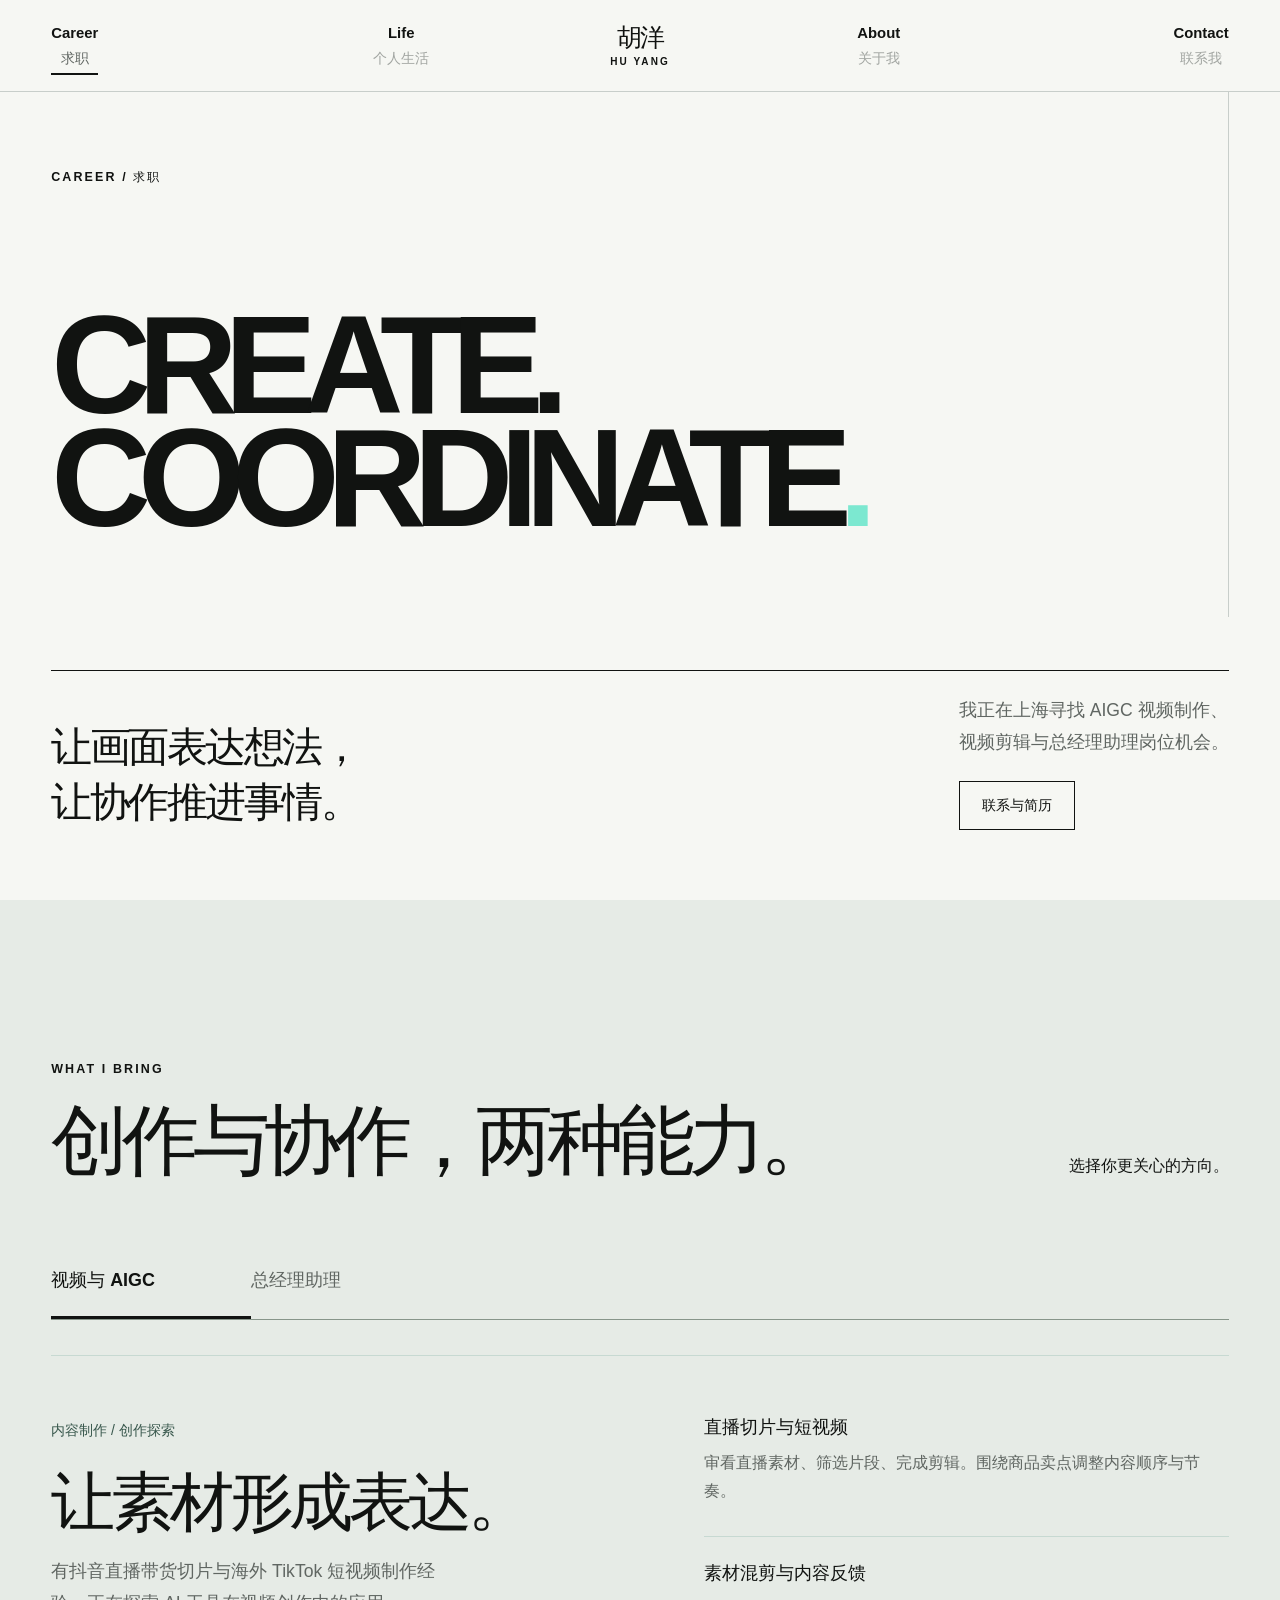
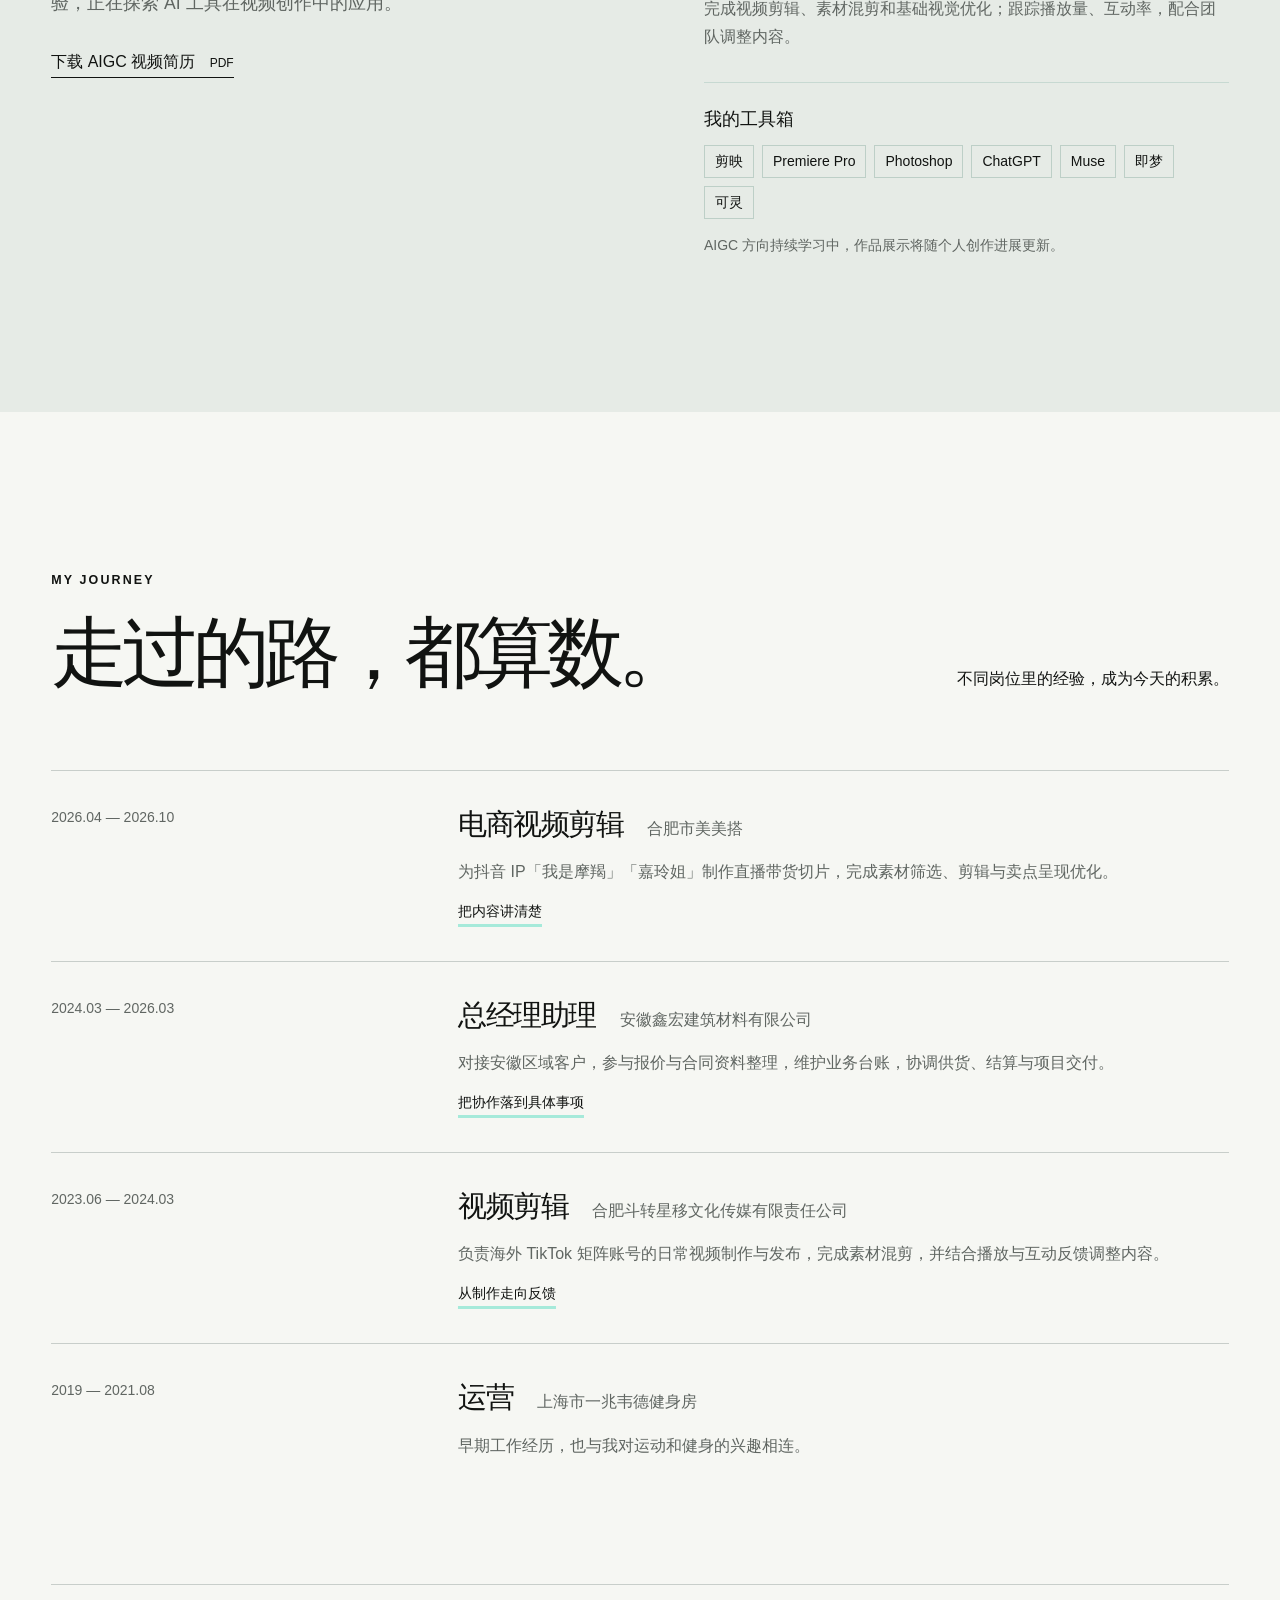
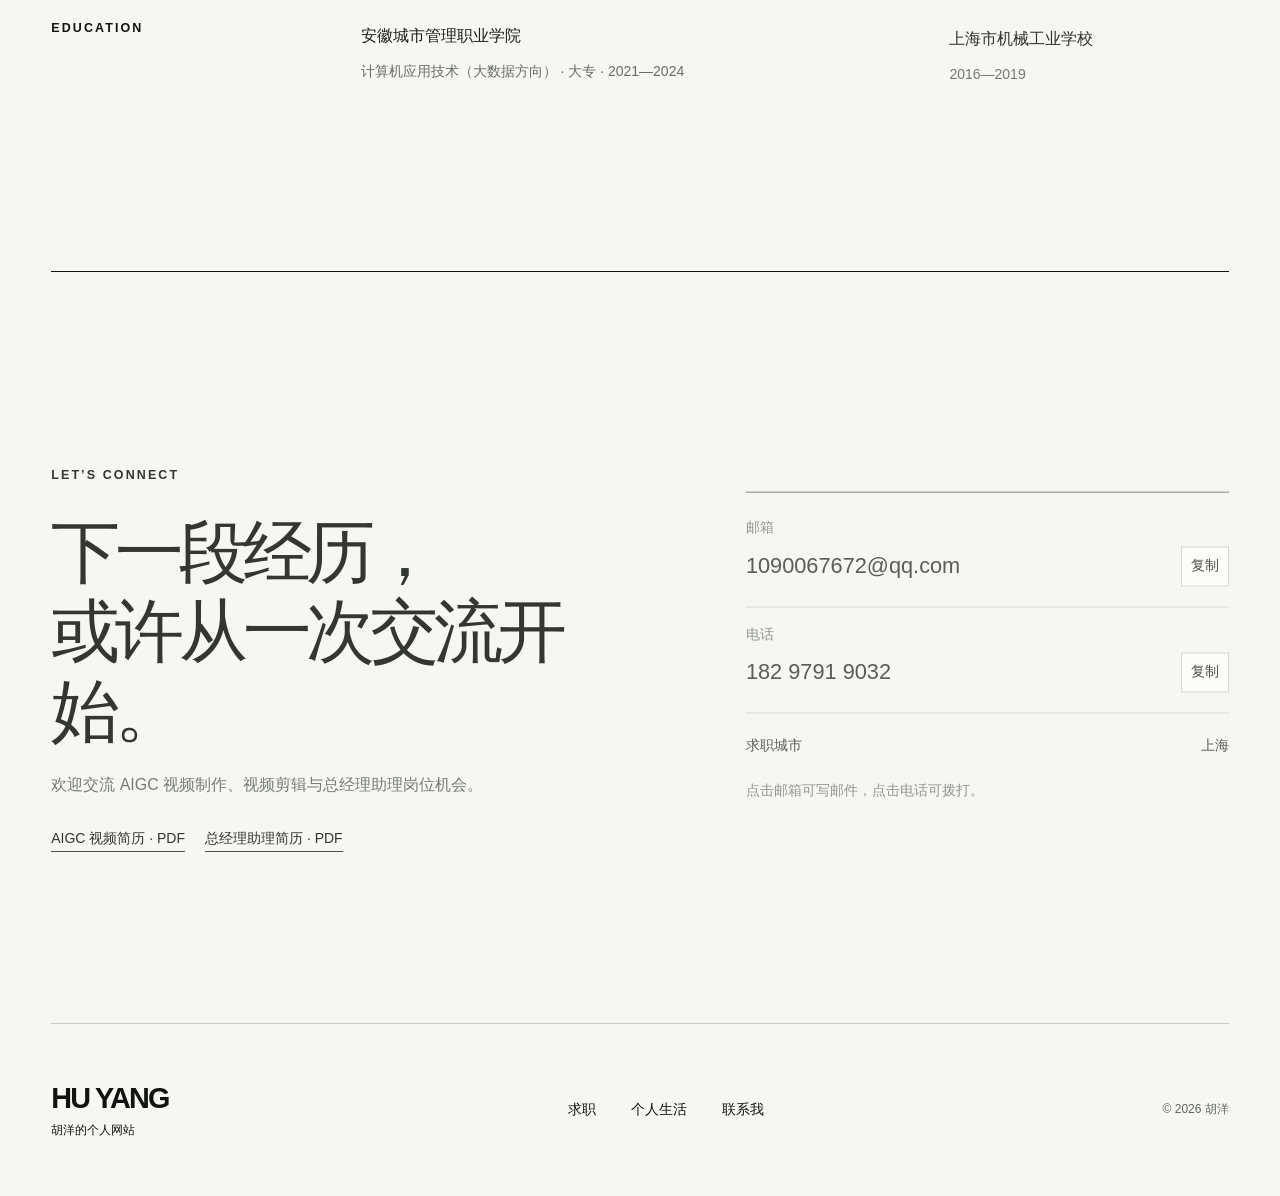
==== career.html @ becd384b "Redesign editorial layout and add motion storytelling" ====
<!doctype html><html lang="zh-CN"><head><meta charset="utf-8"><meta name="viewport" content="width=device-width, initial-scale=1"><title>求职｜胡洋 HU YANG</title><meta name="description" content="胡洋的求职主页：AIGC 视频制作、视频剪辑与总经理助理能力，工作经历、简历下载和联系方式。"><meta name="theme-color" content="#ffffff"><meta property="og:title" content="求职｜胡洋 HU YANG"><meta property="og:description" content="胡洋的求职主页：AIGC 视频制作、视频剪辑与总经理助理能力，工作经历、简历下载和联系方式。"><meta property="og:type" content="website"><link rel="icon" href="assets/favicon.svg" type="image/svg+xml"><link rel="stylesheet" href="style.css"><link rel="stylesheet" href="editorial.css?v=visual-2"><script src="assets/gsap.min.js" defer></script><script src="assets/ScrollTrigger.min.js" defer></script><script src="site.js?v=visual-2" defer></script><script src="motion.js?v=visual-2" defer></script></head><body class="page-career"><div class="opening-curtain" aria-hidden="true"></div><a class="skip" href="#main">跳到正文</a><header class="header"><nav aria-label="主导航"><a href="career.html" aria-current="page"><span>Career</span><small>求职</small></a><a href="life.html"><span>Life</span><small>个人生活</small></a><a class="logo" href="index.html" aria-label="胡洋，首页">胡洋<span>HU YANG</span></a><a href="index.html#about"><span>About</span><small>关于我</small></a><a href="career.html#contact"><span>Contact</span><small>联系我</small></a></nav></header><main id="main">
<section class="wrap page-hero"><span class="eyebrow">CAREER / 求职</span><h1>CREATE.<br>COORDINATE<span class="mint">.</span></h1><div class="page-hero-bottom"><h2>让画面表达想法，<br>让协作推进事情。</h2><div><p>我正在上海寻找 AIGC 视频制作、<br>视频剪辑与总经理助理岗位机会。</p><a class="outline-link" href="#contact">联系与简历</a></div></div></section>
<section class="skills-section" id="skills"><div class="wrap section"><div class="section-heading"><div><span class="section-label">WHAT I BRING</span><h2>创作与协作，两种能力。</h2></div><p>选择你更关心的方向。</p></div><div class="tabs" role="tablist" aria-label="能力方向"><button id="creative-tab" class="tab" role="tab" aria-selected="true" aria-controls="creative-panel" tabindex="0">视频与 AIGC</button><button id="business-tab" class="tab" role="tab" aria-selected="false" aria-controls="business-panel" tabindex="-1">总经理助理</button></div>
<div class="skill-panel" id="creative-panel" role="tabpanel" aria-labelledby="creative-tab" tabindex="0"><div class="panel-intro"><span class="pill">内容制作 / 创作探索</span><h3>让素材形成表达。</h3><p>有抖音直播带货切片与海外 TikTok 短视频制作经验，正在探索 AI 工具在视频创作中的应用。</p><a class="text-link" href="assets/huyang-aigc-resume.pdf" download="胡洋_AIGC视频制作_简历.pdf">下载 AIGC 视频简历 <span class="file-type">PDF</span></a></div><div class="skill-details"><article><h4>直播切片与短视频</h4><p>审看直播素材、筛选片段、完成剪辑。围绕商品卖点调整内容顺序与节奏。</p></article><article><h4>素材混剪与内容反馈</h4><p>完成视频剪辑、素材混剪和基础视觉优化；跟踪播放量、互动率，配合团队调整内容。</p></article><article><h4>我的工具箱</h4><div class="tags"><span>剪映</span><span>Premiere Pro</span><span>Photoshop</span><span>ChatGPT</span><span>Muse</span><span>即梦</span><span>可灵</span></div><p class="note">AIGC 方向持续学习中，作品展示将随个人创作进展更新。</p></article></div></div>
<div class="skill-panel" id="business-panel" role="tabpanel" aria-labelledby="business-tab" tabindex="0" hidden><div class="panel-intro"><span class="pill">商务支持 / 业务协调</span><h3>让事情有序推进。</h3><p>在安徽鑫宏担任总经理助理，参与客户跟进、商务支持、业务台账与项目交付协调。</p><a class="text-link" href="assets/huyang-assistant-resume.pdf" download="胡洋_总经理助理_简历.pdf">下载总经理助理简历 <span class="file-type">PDF</span></a></div><div class="skill-details"><article><h4>商务与客户跟进</h4><p>参与商务谈判，整理报价单与合同文件；跟进客户订单、对账结算及异常处理。</p></article><article><h4>内外协同与交付</h4><p>协调采购、物流与供应商，跟进区域供货和重点项目交付，配合出差及现场协调。</p></article><article><h4>数据与办公</h4><p>使用 Excel 常用函数和数据透视表，维护进出货台账、整理并分析业务数据。</p><div class="tags"><span>Excel</span><span>数据透视表</span><span>业务台账</span><span>合同资料</span><span>驾驶证</span></div></article></div></div>
</div></section><section class="section wrap" id="journey"><div class="section-heading"><div><span class="section-label">MY JOURNEY</span><h2>走过的路，都算数。</h2></div><p>不同岗位里的经验，成为今天的积累。</p></div><div class="timeline">
<article class="timeline-item"><div class="period">2026.04 — 2026.10</div><div><h3>电商视频剪辑 <span>合肥市美美搭</span></h3><p>为抖音 IP「我是摩羯」「嘉玲姐」制作直播带货切片，完成素材筛选、剪辑与卖点呈现优化。</p><span class="timeline-tag">把内容讲清楚</span></div></article>
<article class="timeline-item"><div class="period">2024.03 — 2026.03</div><div><h3>总经理助理 <span>安徽鑫宏建筑材料有限公司</span></h3><p>对接安徽区域客户，参与报价与合同资料整理，维护业务台账，协调供货、结算与项目交付。</p><span class="timeline-tag">把协作落到具体事项</span></div></article>
<article class="timeline-item"><div class="period">2023.06 — 2024.03</div><div><h3>视频剪辑 <span>合肥斗转星移文化传媒有限责任公司</span></h3><p>负责海外 TikTok 矩阵账号的日常视频制作与发布，完成素材混剪，并结合播放与互动反馈调整内容。</p><span class="timeline-tag">从制作走向反馈</span></div></article>
<article class="timeline-item"><div class="period">2019 — 2021.08</div><div><h3>运营 <span>上海市一兆韦德健身房</span></h3><p>早期工作经历，也与我对运动和健身的兴趣相连。</p></div></article>
</div><div class="education"><span class="section-label">EDUCATION</span><div><strong>安徽城市管理职业学院</strong><p>计算机应用技术（大数据方向） · 大专 · 2021—2024</p></div><div><strong>上海市机械工业学校</strong><p>2016—2019</p></div></div></section><section class="section wrap contact" id="contact"><div><span class="section-label">LET’S CONNECT</span><h2>下一段经历，<br>或许从一次交流开始。</h2><p>欢迎交流 AIGC 视频制作、视频剪辑与总经理助理岗位机会。</p><div class="download-links"><a href="assets/huyang-aigc-resume.pdf" download="胡洋_AIGC视频制作_简历.pdf">AIGC 视频简历 · PDF</a><a href="assets/huyang-assistant-resume.pdf" download="胡洋_总经理助理_简历.pdf">总经理助理简历 · PDF</a></div></div><div class="contact-card"><div class="contact-row"><span>邮箱</span><a href="mailto:1090067672@qq.com">1090067672@qq.com</a><button class="copy" data-copy="1090067672@qq.com" aria-label="复制邮箱">复制</button></div><div class="contact-row"><span>电话</span><a href="tel:+8618297919032">182 9791 9032</a><button class="copy" data-copy="18297919032" aria-label="复制手机号">复制</button></div><div class="contact-location"><span>求职城市</span><strong>上海</strong></div><p class="contact-hint">点击邮箱可写邮件，点击电话可拨打。</p><p id="copy-status" role="status" aria-live="polite"></p></div></section></main><footer class="footer wrap"><a class="footer-name" href="index.html">HU YANG<span>胡洋的个人网站</span></a><div class="footer-nav"><a href="career.html">求职</a><a href="life.html">个人生活</a><a href="career.html#contact">联系我</a></div><span class="copyright">© 2026 胡洋</span></footer></body></html>
---- style.css ----
:root{--ink:#080909;--muted:#585f61;--mint:#68dfcf;--light:#effcf9;--line:#d9dfdd;font-family:Arial,"PingFang SC","Microsoft YaHei",sans-serif;color:var(--ink);background:white;scroll-behavior:smooth;font-synthesis:none}*{box-sizing:border-box}body{margin:0;font-size:1rem;line-height:1.8}a{color:inherit;text-decoration:none}button{font:inherit;cursor:pointer}a,button{-webkit-tap-highlight-color:transparent}a:focus-visible,button:focus-visible,[tabindex]:focus-visible{outline:3px solid #188b79;outline-offset:7px}img{display:block;max-width:100%;object-fit:cover}h1,h2,h3,h4,p{margin:0}h1,h2,h3,h4{line-height:1.3}h2{font-size:clamp(1.8rem,3.3vw,3rem);font-weight:600;letter-spacing:-.05em}.mint{color:var(--mint)}.wrap{width:min(1200px,calc(100% - 120px));margin-inline:auto}.skip{position:fixed;top:-100px;left:10px;background:white;padding:10px;z-index:100}.skip:focus{top:10px}.header{height:96px;position:relative;z-index:10;background:#fff}.header nav{display:grid;grid-template-columns:1fr 1fr 1fr 1fr 1fr;align-items:start;padding:26px 45px 0;gap:20px;text-align:center}.header a{width:fit-content;justify-self:center;font-size:1rem;line-height:1.3}.header a:first-child{justify-self:start}.header a:last-child{justify-self:end}.header a small{font-size:.875rem;display:block;opacity:0;transform:translateY(-4px);transition:.2s;margin-top:5px;color:var(--muted)}.header a:hover small,.header a[aria-current=page] small,.header a:focus-visible small{opacity:1;transform:translateY(0)}.header .logo{font-size:1.5rem;font-weight:800;font-style:italic;line-height:1.1}.logo span{display:block;font-style:normal;font-size:.625rem;letter-spacing:.23em;margin-top:5px}.header a[aria-current=page]>span{border-bottom:2px solid var(--mint)}.eyebrow,.section-label{font-size:.875rem;line-height:1.4;letter-spacing:.06em;font-weight:500}.home-hero{min-height:670px;height:calc(100svh - 96px);max-height:920px;position:relative;overflow:hidden;padding:25px 8% 140px}.giant{font-size:clamp(5rem,9.7vw,10rem);line-height:.94;letter-spacing:-.07em;font-weight:750;position:relative;z-index:1;margin-top:12px}.giant>span{display:flex;align-items:center}.giant-first{justify-content:center;margin-right:3%}.dash{height:.085em;width:2em;background:var(--ink);display:inline-block;margin-inline:.07em}.giant-second{justify-content:flex-end;margin-top:9px}.plus{font-weight:400;letter-spacing:0;margin-left:10px}.giant-third{justify-content:flex-start;margin-top:9px}.hero-side{font-size:.75rem;letter-spacing:.1em;writing-mode:vertical-rl;position:absolute;left:37px;top:30%;transform:rotate(180deg)}.hero-side:after{content:"";display:inline-block;width:1px;height:100px;background:var(--ink);margin-top:20px}.profile-object{width:244px;background:linear-gradient(135deg,#b8fff0,#65dcc7 65%,#43baa6);position:absolute;top:16%;left:42%;padding:20px 21px 18px;border:1px solid #a8ffed;border-radius:20px;z-index:3;transform:perspective(1000px) rotateY(-17deg) rotateZ(-15deg);box-shadow:-12px 12px 0 #3bbaa5,-16px 18px 0 #72e8d4,10px 38px 45px #155d4235;animation:float 7s ease-in-out infinite}.object-top{display:flex;justify-content:space-between;font-size:.625rem;letter-spacing:.1em;margin-bottom:15px;font-weight:700}.profile-object img{width:200px;aspect-ratio:1;border-radius:8px;border:4px solid #0a2520}.object-name{font-weight:700;font-size:1.5rem;display:flex;align-items:center;justify-content:space-between;margin-top:13px}.object-name>span{font-size:.75rem;letter-spacing:.1em}.object-bottom{font-size:.75rem;border-top:1px solid #277d6940;margin-top:7px;padding-top:9px}.hero-glow{position:absolute;left:30%;top:43%;width:43%;height:46%;background:radial-gradient(ellipse,#8cf3dc66,transparent 65%);filter:blur(25px);z-index:0}.hero-bottom{position:absolute;bottom:25px;left:0;width:100%;text-align:center;z-index:4}.hero-bottom p{font-size:1rem;line-height:1.65}.round-link{width:61px;height:61px;border:1px solid #a8b5b1;border-radius:50%;font-size:.875rem;display:grid;place-items:center;margin:19px auto 0;transition:background .2s}.round-link:hover{background:var(--mint)}.home-about{padding-block:130px;display:grid;grid-template-columns:1fr 1.15fr;gap:60px;scroll-margin-top:35px}.home-about h2{margin-bottom:30px}.home-about p{max-width:570px;color:var(--muted);margin-top:14px}.explore-section{padding-block:80px 140px;background:linear-gradient(90deg,#d7fff7 0%,#fff 9%,#fff 91%,#d7fff7 100%);scroll-margin-top:30px}.section-heading{display:flex;justify-content:space-between;align-items:baseline;gap:30px;margin-bottom:65px}.section-heading>p{font-size:1rem;max-width:350px}.entry-grid{display:grid;grid-template-columns:1fr 1fr;column-gap:90px}.entry-life{margin-top:160px}.entry-art{height:370px;overflow:hidden;position:relative;transition:transform .4s;background:#edf5f2;border-radius:4px}.entry:hover .entry-art{transform:translateY(-8px)}.art-word{font-size:clamp(2.4rem,4.4vw,4rem);letter-spacing:-.06em;font-weight:750;line-height:1;position:absolute;top:26px;left:24px}.career-art{background:#111715;color:white}.film-object{width:205px;height:178px;background:#9af2dc;padding:16px;border-radius:8px;position:absolute;bottom:37px;right:43px;transform:rotate(-12deg);box-shadow:-9px 9px 0 #4cac96}.film-screen{height:105px;display:grid;place-items:center;background:#183e32;border-radius:3px}.play-icon{display:block;width:0;height:0;border-left:25px solid #a3f6df;border-block:16px solid transparent;margin-left:7px}.film-track{height:7px;width:100%;background:#2d9078;margin-top:12px}.film-track.short{width:70%;margin-top:7px;background:#5bbb9f}.life-art{background:#e3efed}.sphere{position:absolute;border-radius:50%;background:radial-gradient(circle at 28% 25%,#e8fff7,#81dbc8 40%,#247565);box-shadow:16px 23px 22px #28514730}.sphere-a{width:160px;height:160px;right:35px;bottom:29px}.sphere-b{width:67px;height:67px;right:217px;bottom:101px;background:radial-gradient(circle at 28% 25%,#fff,#b4c4bd 50%,#505f58)}.orbit{width:235px;height:235px;border:17px solid #93b3a7;border-top-color:#d7e3dd;border-bottom-color:#556b61;border-radius:50%;position:absolute;right:3px;bottom:-15px;transform:rotateX(65deg) rotateZ(-25deg);box-shadow:0 10px 12px #496c5630}.entry-caption{margin-top:23px;display:flex;align-items:end;justify-content:space-between;gap:15px}.entry-caption h3{font-size:1.25rem;margin-top:10px}.entry-action{font-size:.875rem;border-bottom:1px solid var(--ink);white-space:nowrap}.entry>p{font-size:1rem;color:var(--muted);margin-top:14px}.footer{border-top:1px solid var(--line);padding-block:45px;display:flex;justify-content:space-between;align-items:center;gap:30px}.footer-name{font-size:1.8rem;line-height:1;font-weight:750;letter-spacing:-.06em}.footer-name span{display:block;font-size:.75rem;font-weight:400;letter-spacing:0;margin-top:12px}.footer-nav{display:flex;gap:35px;font-size:.875rem}.copyright{font-size:.75rem;color:var(--muted)}.page-hero{padding-block:55px 100px}.page-hero h1{font-size:clamp(3.5rem,7.8vw,7.9rem);line-height:1.05;letter-spacing:-.065em;margin-top:35px;font-weight:750}.page-hero-bottom{display:flex;justify-content:space-between;gap:50px;margin-top:55px;align-items:start}.page-hero-bottom h2{font-size:clamp(1.7rem,2.6vw,2.25rem);line-height:1.6}.page-hero-bottom p{color:var(--muted)}.outline-link{font-size:.875rem;padding:11px 25px;border:1px solid var(--ink);display:inline-block;margin-top:22px;border-radius:99px;transition:background .2s}.outline-link:hover{background:var(--mint)}.section{padding-block:95px;scroll-margin-top:30px}.skills-section{background:#effaf7}.skills-section .section-heading{margin-bottom:35px}.section-heading h2{margin-top:18px;font-size:2rem}.tabs{display:inline-flex;border-bottom:1px solid #9cafa8;gap:30px;margin-bottom:35px}.tab{background:none;color:var(--muted);border:0;padding:10px 0 14px;font-size:1rem;border-bottom:3px solid transparent}.tab[aria-selected=true]{border-bottom-color:var(--ink);color:var(--ink);font-weight:650}.skill-panel{display:grid;grid-template-columns:1fr 1.2fr;gap:90px;border-top:1px solid #c7d9d2;padding-top:38px;min-height:380px}.skill-panel[hidden]{display:none}.pill{font-size:.875rem;color:#38574c}.panel-intro h3{font-size:2.3rem;margin-top:24px;letter-spacing:-.04em}.panel-intro>p{font-size:1rem;color:var(--muted);margin:20px 0 28px;max-width:390px}.text-link{font-size:1rem;border-bottom:1px solid var(--ink);padding-bottom:7px}.file-type{font-size:.75rem;margin-left:10px}.skill-details article+article{border-top:1px solid #c7d9d2;padding-top:20px;margin-top:20px}.skill-details h4{font-size:1.125rem;margin-bottom:9px}.skill-details p{color:var(--muted);font-size:1rem}.tags{display:flex;flex-wrap:wrap;gap:8px;margin-top:13px}.tags span{font-size:.875rem;border:1px solid #bdcfc7;padding:3px 10px}.skill-details .note{font-size:.875rem;margin-top:14px}.timeline{margin-top:45px}.timeline-item{display:grid;grid-template-columns:240px 1fr;gap:30px;padding:30px 0;border-top:1px solid var(--line)}.period{font-size:.875rem;color:var(--muted)}.timeline h3{font-size:1.4rem;display:flex;flex-wrap:wrap;gap:12px 24px;align-items:baseline}.timeline h3 span{font-size:1rem;font-weight:400;color:var(--muted)}.timeline p{font-size:1rem;color:var(--muted);margin-top:15px;max-width:730px}.timeline-tag{font-size:.875rem;display:inline-block;margin-top:12px;border-bottom:3px solid #a6eada}.education{border-top:1px solid var(--line);padding-block:30px;display:grid;grid-template-columns:210px 1.7fr 1fr;gap:30px;margin-top:20px}.education strong{font-size:1rem}.education p{font-size:.875rem;color:var(--muted);margin-top:8px}.contact{border-top:1px solid var(--ink);display:grid;grid-template-columns:1.2fr 1fr;gap:70px}.contact h2{margin-top:24px;font-size:2.1rem;line-height:1.6}.contact>div>p{color:var(--muted);margin-top:20px}.download-links{display:flex;gap:20px;flex-wrap:wrap;margin-top:26px}.download-links a{font-size:.875rem;border-bottom:1px solid var(--ink)}.contact-card{padding:8px 0;align-self:center}.contact-row{display:grid;grid-template-columns:1fr auto;gap:5px 15px;padding:15px 0 20px;border-bottom:1px solid var(--line);align-items:center}.contact-row>span{grid-column:1/-1;font-size:.875rem;color:var(--muted)}.contact-row>a{font-size:clamp(1rem,1.7vw,1.5rem);overflow-wrap:anywhere}.copy{border:1px solid #c0cac5;background:white;font-size:.875rem;min-height:40px;min-width:48px;padding:4px 8px;border-radius:3px}.copy:hover{background:var(--light)}.contact-location{display:flex;justify-content:space-between;font-size:.875rem;padding-top:20px}.contact-hint{font-size:.875rem}.contact-card #copy-status{min-height:25px;margin-top:5px;color:#175e4b;font-size:.875rem}.life-hero{background:radial-gradient(ellipse at 85% 85%,#d5fff0,transparent 45%)}.life-hero h1{font-size:clamp(3rem,7.2vw,7rem)}.life-intro{display:grid;grid-template-columns:1fr 1.5fr;gap:100px;padding-block:50px 100px;align-items:center}.life-portrait{padding:40px 25px;background:#eff4f0;display:flex;align-items:center;flex-direction:column;gap:24px;transform:rotate(-4deg);max-width:330px}.life-portrait img{width:200px;}.life-portrait>span{font-size:.875rem;letter-spacing:.1em}.life-intro h2{font-size:2rem;margin:22px 0}.life-intro p{color:var(--muted);margin-top:15px}.life-stories{padding-block:50px 80px}.life-stories .section-heading{margin-bottom:80px}.life-stories .section-heading h2{font-size:1.7rem}.story{display:grid;grid-template-columns:1.15fr 1fr;gap:95px;align-items:center;margin-bottom:110px}.story.reverse{grid-template-columns:1fr 1.15fr}.reverse .story-art{order:2}.reverse .story-copy{order:1}.story-art{height:390px;background:#d9f6e9;position:relative;overflow:hidden;border-radius:4px}.story-art-word{position:absolute;top:24px;left:25px;font-size:4.6rem;font-weight:750;letter-spacing:-.07em;line-height:1}.art-sub{position:absolute;bottom:24px;left:25px;font-size:.875rem;letter-spacing:.1em}.dumbbell{position:absolute;left:17%;top:50%;width:66%;height:80px;display:flex;align-items:center;transform:rotate(-22deg)}.dumbbell i{width:54px;height:120px;border-radius:13px;background:linear-gradient(90deg,#204c3e,#4d9676 40%,#1c4537);box-shadow:10px 10px 0 #295443}.dumbbell b{height:22px;background:linear-gradient(#9eb6ac,#d2dfd8 50%,#738d81);flex:1}.gaming{background:#131a18;color:#c0f8df}.game-cross{position:absolute;right:65px;bottom:80px;width:85px;height:85px;border:2px solid #c0f8df;border-radius:50%;box-shadow:0 0 0 13px #346c5430}.game-cross:before,.game-cross:after{content:"";position:absolute;background:#c0f8df}.game-cross:before{width:1px;height:115px;top:-17px;left:40px}.game-cross:after{height:1px;width:115px;left:-17px;top:40px}.timeline-art{position:absolute;bottom:26px;left:27px;right:27px;display:flex;gap:4px}.timeline-art i{flex:1;height:20px;background:#6ca88c}.timeline-art i:nth-child(even){background:#c0f8df}.tools{background:#e5e9f1}.tool-window{position:absolute;bottom:30px;right:30px;width:240px;height:176px;background:#fff;border:1px solid #98a99f;transform:rotate(9deg);border-radius:7px;box-shadow:10px 14px 0 #a6c2b4}.tool-window>div{height:28px;border-bottom:1px solid #ccc;display:flex;gap:6px;align-items:center;padding-left:10px}.tool-window i{display:block;width:6px;height:6px;border-radius:50%;background:#9eada5}.tool-window>span{font-size:1.2rem;padding:25px;display:block}.tool-window b{font-size:.875rem;font-weight:400;letter-spacing:.08em}.story-copy h3{font-size:2.2rem;line-height:1.6;margin:22px 0}.story-copy p{color:var(--muted)}.story-keywords{display:block;font-size:.875rem;color:var(--muted);border-top:1px solid var(--line);padding-top:17px;margin-top:25px}.life-end{border-top:1px solid var(--ink);padding-block:80px 100px}.life-end h2{font-size:clamp(2.5rem,6vw,5rem);margin-top:30px}.life-end p{color:var(--muted);margin-top:24px}@keyframes float{0%,100%{transform:perspective(1000px) rotateY(-17deg) rotateZ(-15deg) translateY(0)}50%{transform:perspective(1000px) rotateY(-12deg) rotateZ(-12deg) translateY(-12px)}}
@media(min-width:1500px){.home-hero{padding-inline:12%}.profile-object{width:275px;top:18%;left:43%;padding:22px 26px}.profile-object img{width:225px}.giant{font-size:10rem}}
@media(max-width:1000px){.wrap{width:calc(100% - 80px)}.header nav{padding-inline:30px}.home-hero{min-height:650px;padding-top:60px}.giant{font-size:9.8vw}.profile-object{top:20%;width:210px;padding:16px}.object-name{font-size:1.25rem}.hero-side{left:20px}.entry-grid{gap:45px}.entry-art{height:320px}.entry-life{margin-top:110px}.entry-caption{display:block}.entry-action{display:inline-block;margin-top:9px}.skill-panel{gap:45px}.timeline-item{grid-template-columns:180px 1fr}.education{grid-template-columns:140px 1.5fr 1fr}.contact{gap:40px}.life-intro{gap:60px}.story{gap:45px}.story.reverse{gap:45px}.story-art{height:330px}.story-art-word{font-size:3.6rem}.tool-window{width:200px;height:150px}.story-copy h3{font-size:1.8rem}}
@media(max-width:680px){.wrap{width:calc(100% - 40px)}.header{height:82px}.header nav{grid-template-columns:1fr 1fr 1fr;gap:8px;padding:20px 20px 0}.header a{font-size:.875rem}.header a:first-child{grid-column:1;grid-row:1}.header a:nth-child(2){grid-column:3;grid-row:1;justify-self:end}.header .logo{grid-column:2;grid-row:1;font-size:1.3rem}.header a:nth-child(n+4){display:none}.header a small{font-size:.75rem;opacity:1;transform:none;margin-top:5px}.home-hero{height:690px;min-height:690px;max-height:none;padding:35px 20px 130px}.giant{font-size:13vw;margin-top:10px;line-height:1.05}.giant-first{margin:0;justify-content:flex-start}.dash{width:1.65em}.giant-second{margin-top:6px}.giant-third{margin-top:6px}.profile-object{top:205px;left:calc(50% - 94px);width:188px;padding:13px 15px;border-radius:15px;box-shadow:-8px 8px 0 #3bbaa5,-11px 12px 0 #72e8d4,10px 28px 35px #155d4235}.object-top{font-size:.6rem;margin-bottom:10px}.object-name{font-size:1.15rem;margin-top:9px}.object-name>span{font-size:.625rem}.object-bottom{font-size:.625rem;padding-top:6px}.profile-object img{border-width:3px}.hero-side{font-size:.625rem;left:17px;top:340px}.hero-side:after{height:55px}.hero-bottom{bottom:17px;padding:0 20px}.hero-bottom p{font-size:.875rem}.hero-glow{left:10%;top:38%;width:85%;height:40%}.round-link{margin-top:15px;width:54px;height:54px}.home-about{padding-block:80px;grid-template-columns:1fr;gap:25px}.home-about h2{font-size:2rem;margin-bottom:22px}.explore-section{padding-block:40px 75px;background:linear-gradient(90deg,#edfff9,#fff 12%,#fff 88%,#edfff9)}.section-heading{display:block;margin-bottom:35px}.section-heading>p{margin-top:16px}.entry-grid{grid-template-columns:1fr;gap:55px}.entry-life{margin:0}.entry-art{height:340px}.art-word{font-size:3.6rem}.entry-caption{display:flex}.entry-action{font-size:.875rem}.entry-caption h3{font-size:1.1rem}.entry>p{font-size:1rem}.footer{padding-block:32px;display:grid;grid-template-columns:1fr auto;gap:27px}.footer-name{font-size:1.5rem}.footer-nav{gap:18px}.copyright{grid-column:1/-1}.page-hero{padding-block:40px 65px}.page-hero h1{font-size:8.9vw;letter-spacing:-.07em;margin-top:30px}.page-hero-bottom{display:block;margin-top:35px}.page-hero-bottom h2{font-size:1.65rem;margin-bottom:22px}.page-hero-bottom p{font-size:1rem}.section{padding-block:60px}.section-heading h2{font-size:1.65rem}.skills-section .section-heading{margin-bottom:25px}.tabs{margin-bottom:25px;gap:25px}.tab{font-size:1rem}.skill-panel{grid-template-columns:1fr;gap:32px;padding-top:30px}.panel-intro h3{font-size:1.9rem;margin-top:17px}.skill-details>article:first-child{border-top:1px solid #c7d9d2;padding-top:20px}.timeline{margin-top:30px}.timeline-item{grid-template-columns:1fr;gap:12px;padding-block:25px}.timeline h3{display:block;font-size:1.25rem}.timeline h3 span{display:block;font-size:.875rem;margin-top:9px}.education{grid-template-columns:1fr;gap:20px}.contact{grid-template-columns:1fr;gap:30px}.contact h2{font-size:1.65rem}.contact-row>a{font-size:1.2rem}.life-hero h1{font-size:8.5vw}.life-intro{grid-template-columns:1fr;gap:40px;padding-block:25px 60px}.life-portrait{width:240px;justify-self:center;padding:25px 25px 20px}.life-portrait>span{font-size:.75rem}.life-intro h2{font-size:1.65rem}.life-stories{padding-block:40px}.life-stories .section-heading{margin-bottom:35px}.life-stories .section-heading h2{font-size:1.65rem}.story,.story.reverse{grid-template-columns:1fr;gap:30px;margin-bottom:65px}.reverse .story-art{order:0}.reverse .story-copy{order:0}.story-art{height:320px}.story-copy h3{font-size:1.8rem;margin:16px 0}.life-end{padding-block:60px 80px}.life-end h2{font-size:2.7rem}}
@media(prefers-reduced-motion:reduce){:root{scroll-behavior:auto}*,*:before,*:after{animation:none!important;transition:none!important}}
.header a small{opacity:.75;transform:none}
@media(min-width:681px) and (max-width:1000px){.profile-object{width:185px;top:18%}}
.profile-object img{height:auto}

.experiments{padding-block:30px 80px}.experiments .section-heading{align-items:end}.experiments .section-heading p{color:var(--muted)}.exploration{display:grid;grid-template-columns:1fr 1.6fr;gap:65px;padding:45px 0;border-top:1px solid var(--line);align-items:start}.project-mark{background:#d9f6e9;padding:32px;min-height:240px;display:flex;flex-direction:column;justify-content:space-between}.project-mark>span{font-size:.75rem;letter-spacing:.08em}.project-mark strong{font-size:2.5rem;letter-spacing:-.04em}.project-mark small{font-size:.875rem}.project-mark.dark{background:#131a18;color:#c0f8df}.project-mark.silver{background:#e5e9f1}.project-status{display:inline-block;font-size:.875rem;background:#effaf7;padding:3px 10px}.exploration h3{font-size:1.5rem;margin:18px 0}.exploration p{color:var(--muted);margin-top:12px}.project-tags{font-size:.875rem;margin-top:20px}.project-note{display:block;font-size:.875rem;color:var(--muted);border-top:1px solid var(--line);padding-top:14px;margin-top:18px}@media(max-width:680px){.exploration{grid-template-columns:1fr;gap:25px;padding:30px 0}.project-mark{min-height:200px}.experiments{padding-bottom:45px}.exploration h3{font-size:1.3rem}}

.car-album{padding-block:30px 100px}.car-album .section-heading{align-items:end;margin-bottom:35px}.car-album .section-heading p{color:var(--muted)}.car-grid{display:grid;grid-template-columns:1.4fr 1fr 1fr;gap:20px;align-items:start}.car-photo{display:block;overflow:hidden}.car-photo img{width:100%;height:390px;object-fit:cover;border-radius:5px;transition:transform .4s}.car-photo:first-child img{object-position:center;height:460px}.car-photo:hover img{transform:scale(1.025)}.car-photo:nth-child(2){margin-top:65px}.car-photo:nth-child(3){margin-top:130px}.car-photo>span{display:flex;justify-content:space-between;gap:10px;font-size:1rem;padding-top:15px}.car-photo small{font-size:.875rem;color:var(--muted);white-space:nowrap}.gslide-title{font-family:Arial,"PingFang SC",sans-serif!important}.glightbox-clean .gslide-description{background:#f1fcf8!important}@media(max-width:680px){.car-album{padding-bottom:55px}.car-grid{grid-template-columns:1fr 1fr;gap:22px 14px}.car-photo:first-child{grid-column:1/-1}.car-photo:first-child img{height:auto}.car-photo img{height:270px}.car-photo:nth-child(2),.car-photo:nth-child(3){margin-top:0}.car-photo>span{display:block;font-size:.875rem}.car-photo small{display:block;font-size:.75rem;margin-top:4px}}

.basketball-section{display:grid;grid-template-columns:1fr 1.3fr;gap:70px;align-items:center;padding-block:20px 100px}.basketball-copy h2{margin:24px 0;line-height:1.5}.basketball-copy p{color:var(--muted)}.basketball-hint{display:block;margin-top:25px;font-size:.875rem;color:var(--muted)}.basketball-photo img{height:auto;max-height:760px;object-fit:contain;background:#050505}.basketball-photo:hover img{transform:none}@media(max-width:680px){.basketball-section{grid-template-columns:1fr;gap:28px;padding-bottom:60px}.basketball-copy h2{font-size:1.9rem}.basketball-photo img{height:auto}}
---- editorial.css ----
:root{--ink:#111311;--muted:#606662;--mint:#7ce8d0;--line:#c8ceca;--paper:#f6f7f3;--display:Arial,Helvetica,"PingFang SC",sans-serif}
html{scroll-behavior:smooth}
body{background:var(--paper);color:var(--ink);overflow-x:clip}
::selection{background:var(--mint);color:var(--ink)}
.wrap{width:min(1440px,calc(100% - clamp(40px,8vw,160px)))}
.eyebrow,.section-label{font-size:.78rem;letter-spacing:.17em;font-weight:700;text-transform:uppercase}
.header{height:92px;background:transparent;border-bottom:1px solid var(--line)}
.header nav{height:100%;align-items:center;padding:0 clamp(20px,4vw,80px);gap:16px}
.header a{font-size:.93rem;font-weight:700;position:relative;overflow:visible}
.header a:not(.logo):after,.footer-nav a:after{content:"";position:absolute;left:0;right:100%;bottom:-8px;height:2px;background:var(--ink);transition:right .42s cubic-bezier(.22,1,.36,1)}
.header a:not(.logo):hover:after,.header a:not(.logo):focus-visible:after,.header a[aria-current=page]:after,.footer-nav a:hover:after{right:0}
.header a:not(.logo)>span{display:inline-block;transition:transform .4s cubic-bezier(.22,1,.36,1)}
.header a:not(.logo):hover>span{transform:translateY(-3px)}
.header a small{opacity:.56;font-weight:400;transform:none;transition:opacity .3s}
.header a:hover small{opacity:1}
.header .logo{font-style:normal;font-size:1.55rem;letter-spacing:-.08em}
.header a[aria-current=page]>span{border:0}
.logo span{letter-spacing:.21em}
.page-home .home-hero{height:min(940px,calc(100svh - 92px));min-height:680px;max-height:none;padding:clamp(35px,5vw,80px) clamp(38px,7vw,128px) 80px;background:#ecefeb;isolation:isolate}
.home-hero:after{content:"";position:absolute;top:0;bottom:0;left:67%;width:1px;background:#11131117;z-index:0}
.giant{font-family:var(--display);font-size:clamp(6rem,13vw,15rem);line-height:.76;letter-spacing:-.095em;font-weight:800;margin:0;z-index:2}
.giant>span{display:block;width:max-content;max-width:100%;overflow:hidden}
.giant-first{margin:0;white-space:nowrap}
.giant-second{margin:0 0 0 auto;white-space:nowrap}
.giant-third{margin:0;white-space:nowrap}
.dash{vertical-align:.15em;height:.07em;width:.65em;margin-inline:.03em}
.giant .plus{color:#2db999}
.hero-side{left:auto;right:clamp(20px,3vw,60px);top:26%;z-index:3;font-size:.75rem}
.hero-side:after{height:65px}
.profile-object{width:clamp(220px,22vw,330px);left:36%;top:29%;padding:clamp(18px,2vw,30px);border-radius:3px;transform:rotate(-7deg);animation:none;box-shadow:18px 20px 0 #1b1f1c,30px 42px 50px #11131130;z-index:4}
.profile-object img{width:100%;aspect-ratio:1;height:auto;border-radius:1px;border:0;object-fit:cover}
.object-top{font-size:.68rem;letter-spacing:.15em}
.object-name{font-size:clamp(1.6rem,2.4vw,2.2rem)}
.object-name>span{font-size:.68rem}
.object-bottom{font-size:.83rem}
.hero-glow{display:none}
.hero-bottom{left:clamp(38px,7vw,128px);right:clamp(38px,7vw,128px);bottom:34px;width:auto;display:flex;align-items:end;justify-content:space-between;text-align:left;border-top:1px solid #1113116b;padding-top:18px}
.hero-bottom p{font-size:clamp(1.05rem,1.55vw,1.35rem);line-height:1.55;max-width:460px}
.round-link{width:90px;height:90px;margin:0;border-color:var(--ink);font-weight:700;transition:background .35s,transform .5s cubic-bezier(.22,1,.36,1)}
.round-link:hover{transform:translateY(-6px);background:var(--mint)}
.home-about{min-height:90svh;padding-block:clamp(110px,15vw,230px);grid-template-columns:1fr 1.75fr;gap:clamp(50px,10vw,180px);align-items:start}
.home-about h2{font-size:clamp(3.4rem,6.6vw,7rem);line-height:1.1;letter-spacing:-.08em;font-weight:700;margin:-.18em 0 .5em}
.home-about p{font-size:clamp(1.05rem,1.5vw,1.35rem);line-height:1.9;max-width:650px}
.explore-section{padding-block:clamp(100px,12vw,190px);background:#151916;color:#f7f8f3}
.explore-section .section-heading{border-top:1px solid #8c9a8e;padding-top:20px;margin-bottom:clamp(50px,7vw,110px)}
.explore-section .section-heading>p{color:#adb9b0}
.entry-grid{gap:clamp(20px,4vw,75px);grid-template-columns:1.13fr .87fr}
.entry-life{margin-top:clamp(75px,12vw,200px)}
.entry-art{height:clamp(400px,42vw,700px);border-radius:0;transition:none}
.entry-art:after{content:"";position:absolute;inset:0;border:1px solid #fff3;pointer-events:none}
.entry .entry-art{overflow:hidden}
.entry:hover .entry-art{transform:none}
.entry-art>*{transition:transform 1s cubic-bezier(.22,1,.36,1)}
.entry:hover .entry-art>*{transform:scale(1.055)}
.career-art{background:#d6e4dd;color:#111311}
.career-art .art-word{font-size:clamp(5rem,8vw,10rem);top:5%;left:5%;letter-spacing:-.1em;line-height:.82}
.film-object{right:6%;bottom:8%;transform:rotate(-8deg)!important;width:clamp(185px,20vw,320px);height:auto;aspect-ratio:1.2;padding:18px;background:var(--mint);box-shadow:18px 20px 0 #1d2720}
.film-screen{height:58%;background:#1c2d25}
.life-art{background:#27322d url('assets/basketball-moment.jpg') center 35%/cover no-repeat;color:white}
.life-art:before{content:"";position:absolute;inset:0;background:linear-gradient(180deg,#0c100d9c 0%,transparent 55%,#0c100d70 100%)}
.life-art .art-word{font-size:clamp(4.8rem,7vw,8.5rem);top:5%;left:5%;line-height:.82;letter-spacing:-.09em;z-index:2}
.life-art .sphere,.life-art .orbit{display:none}
.entry-caption{margin-top:28px;padding-top:16px;border-top:1px solid #88958c;align-items:end}
.entry-caption h3{font-size:clamp(1.5rem,2.4vw,2.6rem);line-height:1.3;transition:transform .5s cubic-bezier(.22,1,.36,1)}
.entry:hover .entry-caption h3{transform:translateX(9px)}
.entry-action{border:0;white-space:nowrap;display:inline-flex;align-items:center;gap:10px}
.entry-action:after{content:"↗";font-size:1.8em;line-height:.6;transition:transform .4s}
.entry:hover .entry-action:after{transform:translate(4px,-4px)}
.entry>p{color:#b7c2ba;line-height:1.75}
.footer{padding-block:60px;position:relative}
.footer-nav a{position:relative}
.page-hero{position:relative;min-height:calc(100svh - 92px);padding-block:clamp(55px,6vw,100px) 70px;display:flex;flex-direction:column;justify-content:space-between}
.page-hero:before{content:"";position:absolute;right:0;top:0;width:1px;height:65%;background:var(--line)}
.page-hero h1{font-size:clamp(5rem,10.8vw,12.5rem);line-height:.82;letter-spacing:-.095em;font-weight:800;margin:clamp(80px,9vw,140px) 0 0;overflow-wrap:anywhere}
.page-hero-bottom{margin-top:clamp(80px,10vw,160px);border-top:1px solid var(--ink);padding-top:24px;align-items:end}
.page-hero-bottom h2{font-size:clamp(2rem,3.2vw,3.7rem);font-weight:650;line-height:1.34;letter-spacing:-.06em}
.page-hero-bottom p{font-size:1.1rem}
.outline-link{border-radius:0;padding:11px 22px;transition:background .3s,color .3s,transform .4s}
.outline-link:hover{background:var(--ink);color:white;transform:translateY(-3px)}
.section{padding-block:clamp(110px,12vw,170px)}
.section-heading{margin-bottom:clamp(45px,6vw,90px);align-items:end}
.section-heading h2,.life-stories .section-heading h2{font-size:clamp(3.2rem,6vw,6.5rem);line-height:1.05;letter-spacing:-.08em;font-weight:700}
.skills-section{background:#e6ebe6}
.skills-section .section-heading{margin-bottom:65px}
.tabs{gap:0;width:100%;border-bottom:1px solid #87958a}
.tab{font-size:clamp(1rem,1.4vw,1.25rem);text-align:left;padding:18px 35px 20px 0;min-width:200px;transition:color .3s,transform .3s}
.tab:hover{transform:translateY(-3px)}
.skill-panel{grid-template-columns:1fr 1fr;gap:clamp(50px,10vw,190px);padding-top:60px;min-height:450px}
.panel-intro h3{font-size:clamp(3rem,5vw,6rem);line-height:1.05;letter-spacing:-.07em;max-width:650px}
.panel-intro>p{font-size:1.1rem;line-height:1.8}
.skill-details article+article{margin-top:30px;padding-top:25px}
.timeline-item{grid-template-columns:minmax(175px,.45fr) 1fr;gap:60px;padding:34px 0;transition:background .35s,padding .35s}
.timeline-item:hover{background:#e7f3eb;padding-inline:20px}
.timeline h3{font-size:clamp(1.6rem,2.3vw,2.5rem);letter-spacing:-.05em}
.timeline h3 span{letter-spacing:0}
.education{margin-top:90px;padding-block:35px;grid-template-columns:1fr 2fr 1fr}
.contact{gap:clamp(50px,9vw,150px);padding-block:clamp(120px,14vw,210px)}
.contact h2{font-size:clamp(3rem,5.4vw,6rem);line-height:1.15;letter-spacing:-.075em}
.contact-card{border-top:1px solid var(--ink)}
.copy{border-radius:0;transition:background .3s,transform .3s}
.copy:hover{transform:translateY(-3px)}
.life-hero{background:none}
.life-intro{grid-template-columns:.7fr 1.3fr;gap:clamp(70px,12vw,230px);padding-block:clamp(100px,11vw,180px);align-items:start}
.life-portrait{max-width:none;width:100%;padding:18px;background:#d6e9dc;transform:rotate(-4deg);box-shadow:22px 24px 0 #252d27}
.life-portrait img{width:100%;height:auto;aspect-ratio:1;object-fit:cover}
.life-intro h2{font-size:clamp(2.7rem,4.7vw,5.5rem);line-height:1.18;letter-spacing:-.07em}
.life-intro p{font-size:clamp(1.05rem,1.35vw,1.18rem);line-height:1.9;max-width:700px}
.car-album,.basketball-section,.life-stories,.experiments{padding-block:clamp(100px,10vw,155px)}
.car-album{border-top:1px solid var(--ink)}
.car-album .section-heading h2,.experiments .section-heading h2{font-size:clamp(3.1rem,6vw,6.5rem);line-height:1.06;letter-spacing:-.08em}
.car-grid{grid-template-columns:1.35fr .85fr .85fr;gap:clamp(12px,2vw,30px)}
.car-photo{position:relative;overflow:hidden}
.car-photo img,.car-photo:first-child img{height:clamp(400px,43vw,690px);width:100%;border-radius:0;object-fit:cover;transition:transform 1s cubic-bezier(.22,1,.36,1)}
.car-photo:hover img{transform:scale(1.055)}
.car-photo:nth-child(2){margin-top:clamp(60px,8vw,130px)}
.car-photo:nth-child(3){margin-top:clamp(130px,17vw,260px)}
.car-photo>span{padding-top:12px;border-top:1px solid var(--ink);margin-top:12px}
.basketball-section{grid-template-columns:.8fr 1.2fr;gap:clamp(60px,10vw,170px);border-top:1px solid var(--ink);align-items:start}
.basketball-copy{position:sticky;top:50px}
.basketball-copy h2{font-size:clamp(3rem,5vw,5.5rem);letter-spacing:-.07em;line-height:1.13}
.basketball-photo img{height:auto;max-height:none;object-fit:cover}
.life-stories{border-top:1px solid var(--ink)}
.story,.story.reverse{gap:clamp(50px,9vw,160px);margin-bottom:clamp(120px,14vw,220px);align-items:start}
.story-art{height:clamp(430px,47vw,680px);border-radius:0}
.story-art-word{font-size:clamp(5rem,8vw,10rem);line-height:.84}
.story-copy{padding-top:clamp(20px,5vw,90px)}
.story-copy h3{font-size:clamp(2.7rem,4.5vw,5rem);line-height:1.18;letter-spacing:-.07em}
.story-copy p{font-size:clamp(1.05rem,1.25vw,1.18rem);line-height:1.85}
.experiments{border-top:1px solid var(--ink)}
.exploration{grid-template-columns:.85fr 1.15fr;gap:clamp(50px,10vw,160px);padding:clamp(60px,7vw,100px) 0}
.project-mark{min-height:clamp(310px,33vw,480px);padding:clamp(25px,3vw,45px)}
.project-mark strong{font-size:clamp(3.5rem,5vw,6.5rem);letter-spacing:-.09em;line-height:1}
.exploration h3{font-size:clamp(2rem,2.9vw,3.2rem);line-height:1.2;letter-spacing:-.055em}
.exploration p{font-size:1.05rem;line-height:1.9}
.life-end{padding-block:clamp(120px,13vw,200px);min-height:70svh}
.life-end h2{font-size:clamp(4rem,8vw,9rem);line-height:1.05;letter-spacing:-.09em}
.glightbox-container .gslide-image img{max-height:90vh!important}
.glightbox-clean .gslide-description{background:#151916!important;color:#fff!important}
.opening-curtain{position:fixed;inset:0;background:#151916;z-index:1000;pointer-events:none;display:none}
.motion-running .opening-curtain{display:block}
@media(max-width:1000px){.home-hero .giant{font-size:13vw}.profile-object{left:39%;top:34%;width:25vw}.page-hero h1{font-size:10.5vw}.entry-art{height:48vw}.entry-life{margin-top:100px}.story-art{height:48vw}.basketball-section{gap:55px}}
@media(max-width:680px){
 .wrap{width:calc(100% - 40px)}.header{height:76px}.header nav{padding-inline:20px}.header a small{display:none}.header .logo{font-size:1.35rem}.header a:not(.logo):after{bottom:-4px}
 .page-home .home-hero{height:calc(100svh - 76px);min-height:690px;max-height:none;padding:35px 20px 100px}.home-hero:after{left:50%}.giant,.home-hero .giant{font-size:16.6vw;line-height:.83}.giant-first{white-space:nowrap}.giant-second{margin:10px 0 0 auto}.giant-third{margin-top:10px}.profile-object{width:min(53vw,260px);top:34%;left:24%;padding:14px;box-shadow:12px 14px 0 #1b1f1c,20px 26px 30px #11131128}.object-name{font-size:1.3rem}.hero-side{left:auto;right:13px;top:44%;font-size:.62rem}.hero-bottom{left:20px;right:20px;bottom:20px;align-items:end}.hero-bottom p{font-size:.94rem}.round-link{width:68px;height:68px;flex:none;margin-left:10px;font-size:.78rem}
 .home-about{min-height:0;padding-block:110px;display:block}.home-about h2{font-size:3.25rem;margin:35px 0}.home-about p{font-size:1.05rem}.explore-section{padding-block:90px}.entry-grid{display:block}.entry-life{display:block;margin-top:80px}.entry-art{height:115vw;max-height:550px}.entry-caption{display:block}.entry-caption h3{font-size:1.7rem}.entry-action{margin-top:20px}.entry>p{font-size:.94rem}
 .footer{display:grid;grid-template-columns:1fr;gap:24px}.footer-nav{flex-wrap:wrap}.copyright{grid-column:auto}
 .page-hero{min-height:620px;padding-block:45px 50px}.page-hero h1{font-size:13vw;line-height:.88;margin-top:75px}.page-hero-bottom{margin-top:80px}.page-hero-bottom h2{font-size:1.8rem}.page-hero-bottom p{font-size:1rem}.section{padding-block:100px}.section-heading h2,.life-stories .section-heading h2{font-size:3.2rem}.skill-panel{display:block;padding-top:40px}.skill-details{margin-top:60px}.tabs{display:flex}.tab{min-width:0;flex:1;padding-right:0}.timeline-item{display:block}.timeline h3{font-size:1.6rem}.education{display:block}.education>div{margin-top:24px}.contact{display:block}.contact-card{margin-top:70px}.contact h2{font-size:3rem}
 .life-intro{display:flex;flex-direction:column;gap:70px;padding-block:110px}.life-portrait{width:min(75%,300px);margin-left:5%;align-self:flex-start}.life-intro h2{font-size:3rem}.car-album,.basketball-section,.life-stories,.experiments{padding-block:100px}.car-album .section-heading h2,.experiments .section-heading h2{font-size:3rem}.car-grid{grid-template-columns:1fr 1fr;gap:24px 12px}.car-photo:first-child{grid-column:1/-1}.car-photo img,.car-photo:first-child img{height:280px}.car-photo:first-child img{height:460px}.car-photo:nth-child(2),.car-photo:nth-child(3){margin-top:0}.car-photo>span{font-size:.85rem}.car-photo small{font-size:.75rem}.basketball-section{display:flex;flex-direction:column;gap:35px}.basketball-copy{position:static}.basketball-copy h2{font-size:3.1rem}.basketball-photo img{height:auto}.story,.story.reverse{display:flex;flex-direction:column;gap:35px;margin-bottom:120px}.story-art{width:100%;height:105vw;max-height:500px}.reverse .story-art{order:0}.story-copy{order:1}.story-copy h3{font-size:2.8rem}.exploration{display:block}.project-mark{min-height:310px;margin-bottom:35px}.project-mark strong{font-size:4rem}.life-end h2{font-size:4rem}
}
@media(max-width:390px){.home-hero .giant{font-size:16vw}.profile-object{top:37%}.hero-bottom p{font-size:.87rem}.entry-art{height:120vw}.car-photo img{height:220px}}
@media(prefers-reduced-motion:reduce){html{scroll-behavior:auto}.opening-curtain{display:none!important}.header a:not(.logo)>span,.entry-art>*,.entry-caption h3,.car-photo img,.outline-link,.round-link,.tab,.copy{transition:none!important}}
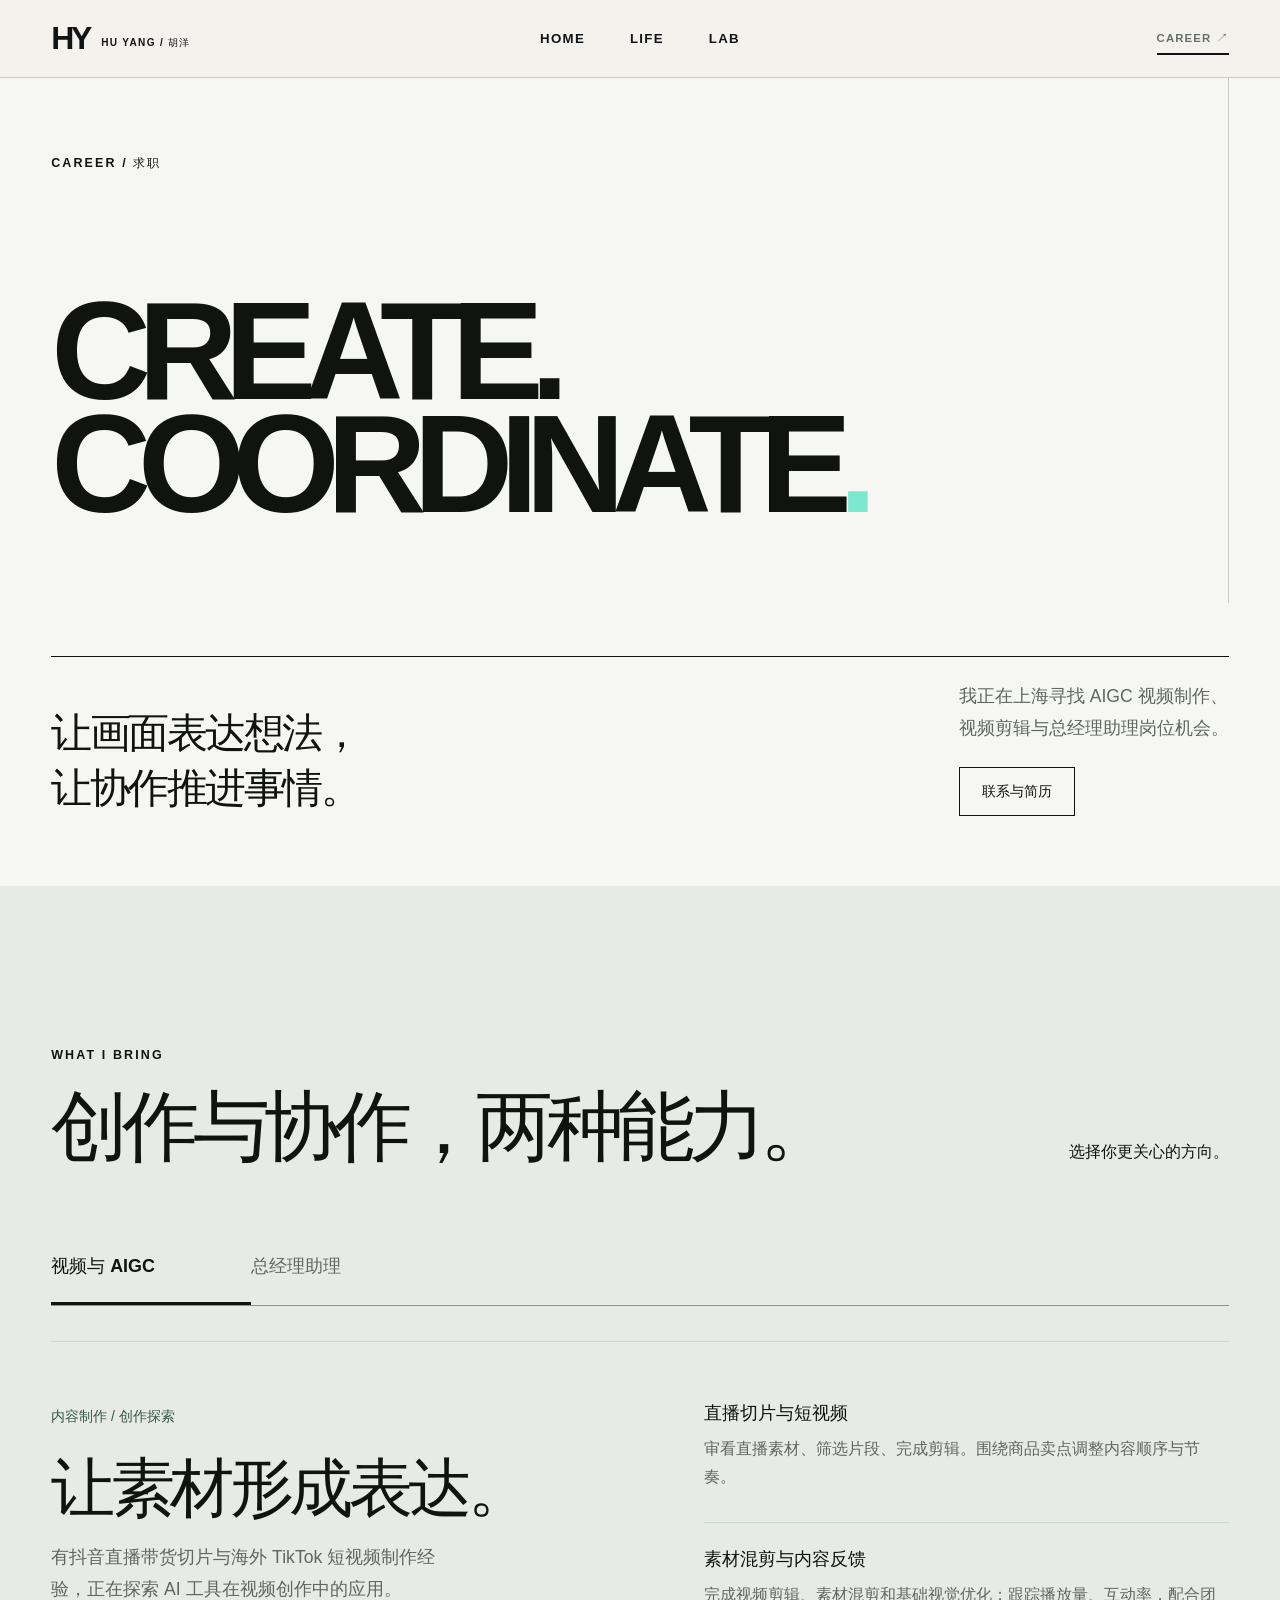
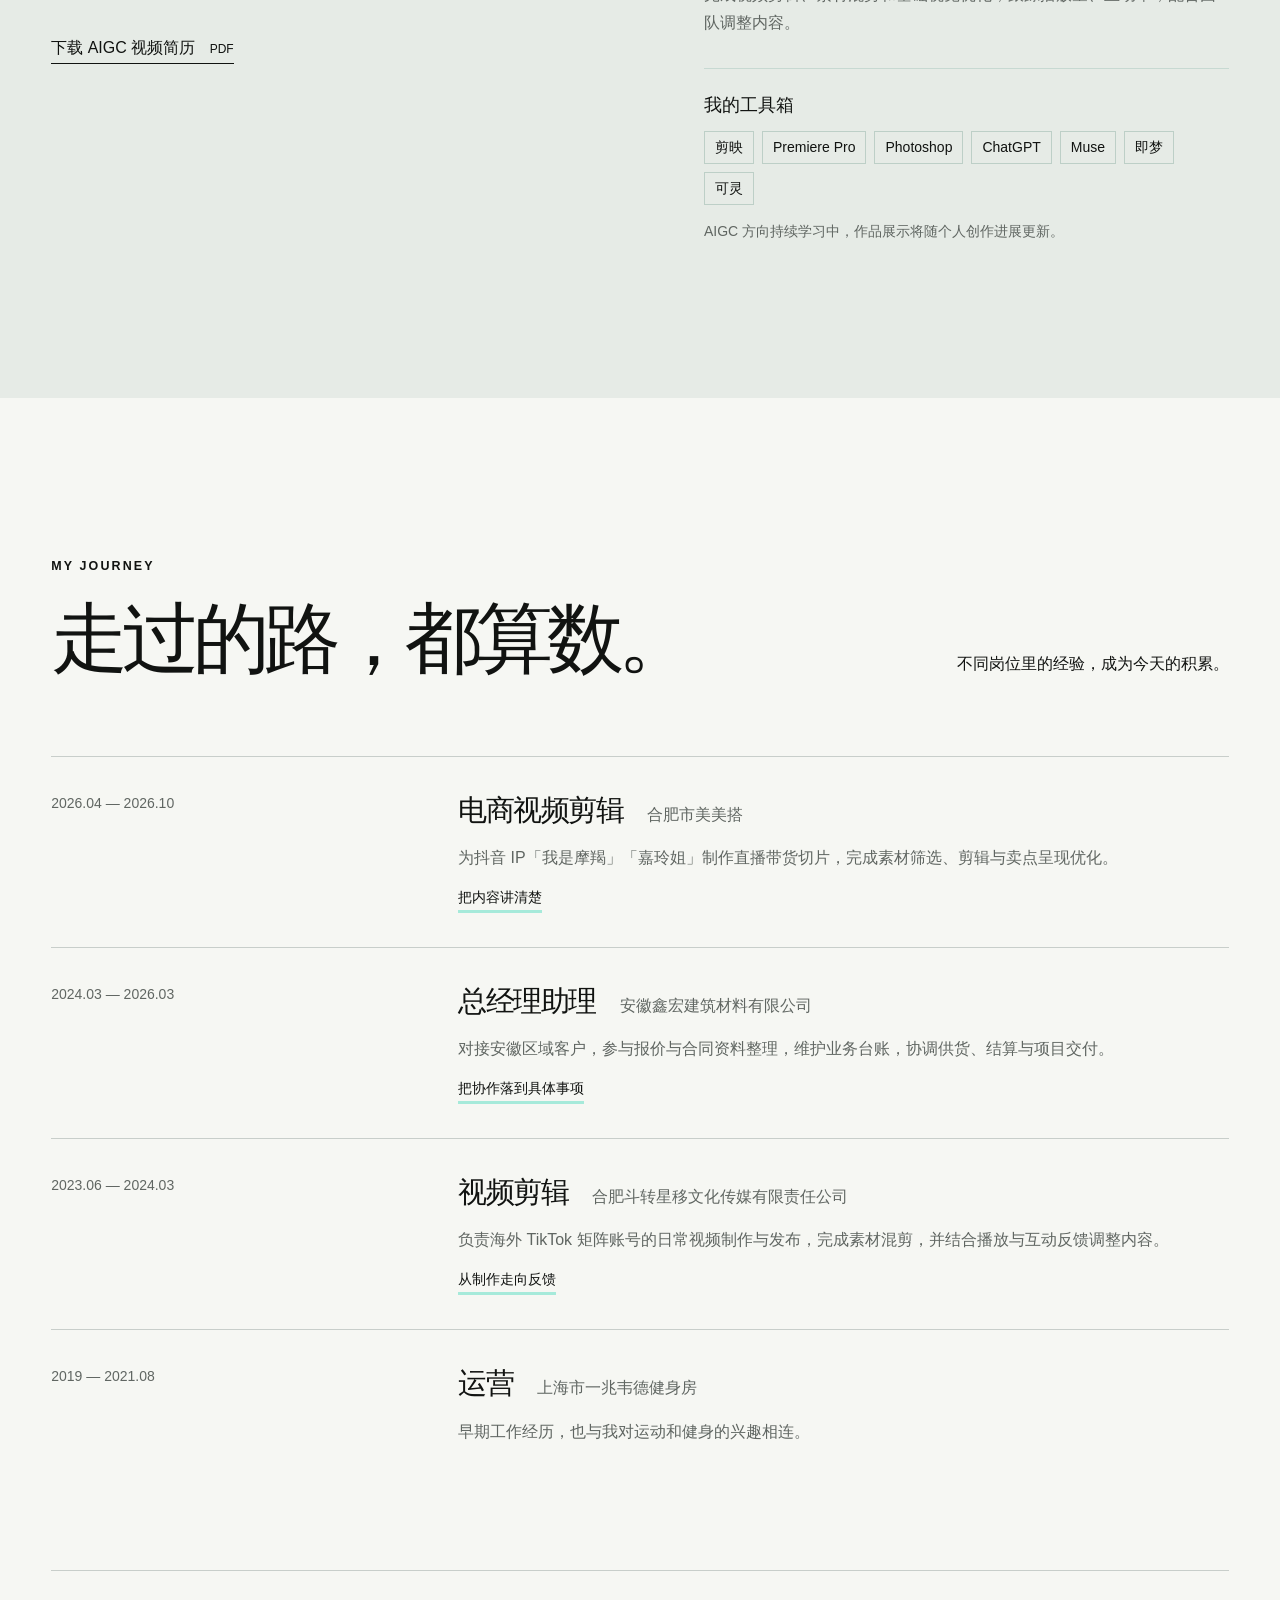
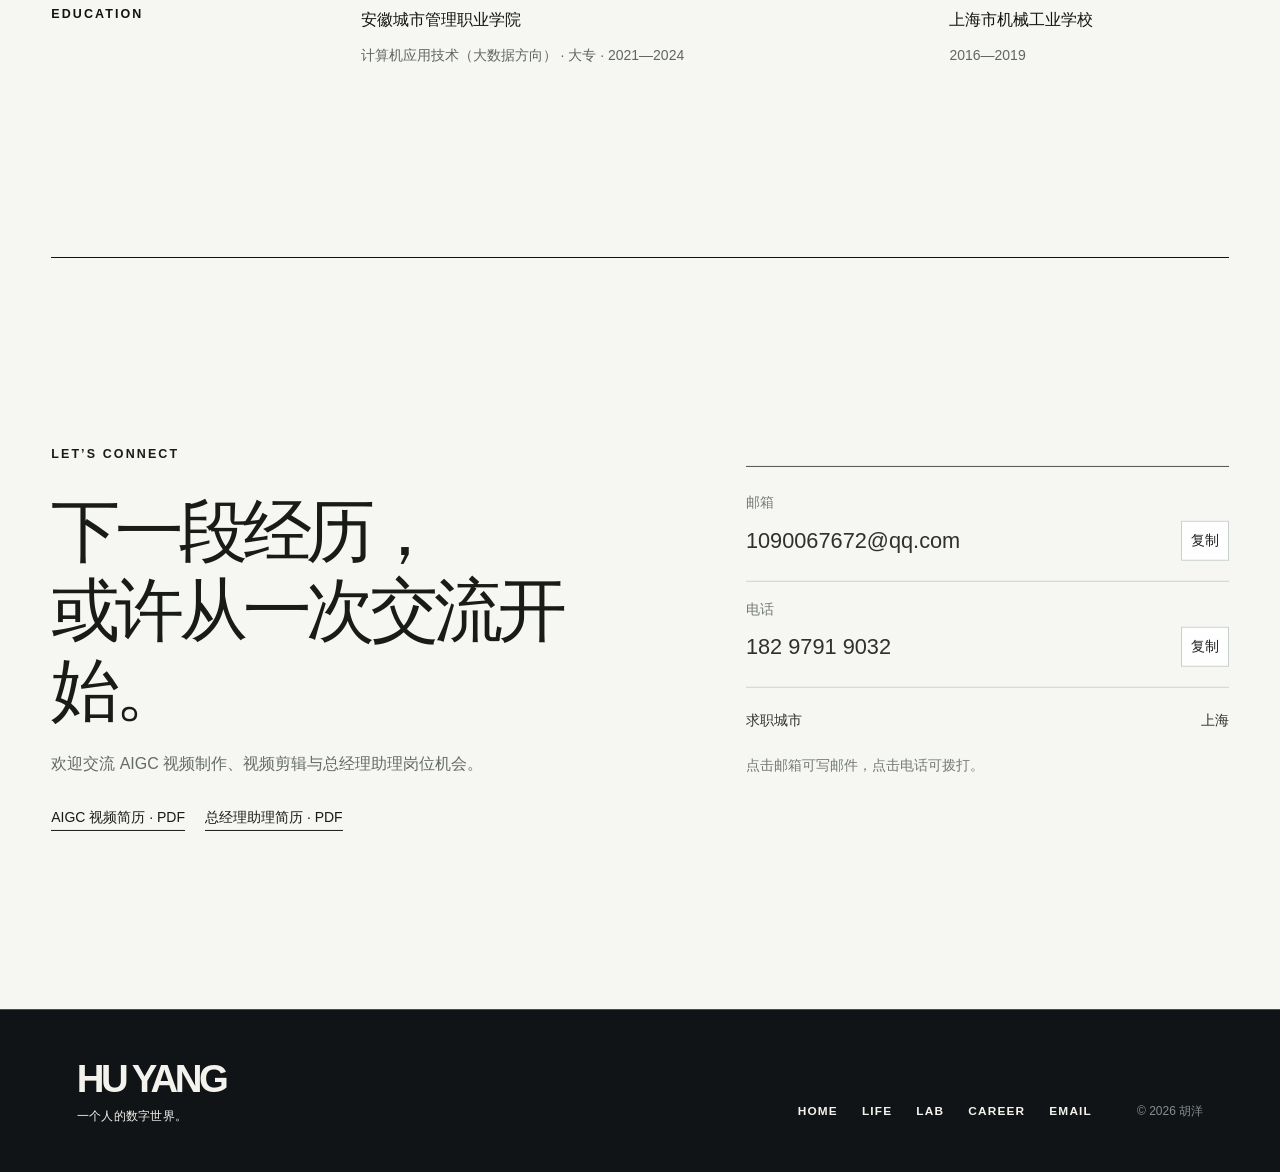
==== commit d3434f3c: "Rebuild personal universe with Home Life Lab architecture" ====
--- a/career.html
+++ b/career.html
@@ -1,4 +1,4 @@
-<!doctype html><html lang="zh-CN"><head><meta charset="utf-8"><meta name="viewport" content="width=device-width, initial-scale=1"><title>求职｜胡洋 HU YANG</title><meta name="description" content="胡洋的求职主页：AIGC 视频制作、视频剪辑与总经理助理能力，工作经历、简历下载和联系方式。"><meta name="theme-color" content="#ffffff"><meta property="og:title" content="求职｜胡洋 HU YANG"><meta property="og:description" content="胡洋的求职主页：AIGC 视频制作、视频剪辑与总经理助理能力，工作经历、简历下载和联系方式。"><meta property="og:type" content="website"><link rel="icon" href="assets/favicon.svg" type="image/svg+xml"><link rel="stylesheet" href="style.css"><link rel="stylesheet" href="editorial.css?v=visual-2"><script src="assets/gsap.min.js" defer></script><script src="assets/ScrollTrigger.min.js" defer></script><script src="site.js?v=visual-2" defer></script><script src="motion.js?v=visual-2" defer></script></head><body class="page-career"><div class="opening-curtain" aria-hidden="true"></div><a class="skip" href="#main">跳到正文</a><header class="header"><nav aria-label="主导航"><a href="career.html" aria-current="page"><span>Career</span><small>求职</small></a><a href="life.html"><span>Life</span><small>个人生活</small></a><a class="logo" href="index.html" aria-label="胡洋，首页">胡洋<span>HU YANG</span></a><a href="index.html#about"><span>About</span><small>关于我</small></a><a href="career.html#contact"><span>Contact</span><small>联系我</small></a></nav></header><main id="main">
+<!doctype html><html lang="zh-CN"><head><meta charset="utf-8"><meta name="viewport" content="width=device-width, initial-scale=1"><title>求职｜胡洋 HU YANG</title><meta name="description" content="胡洋的求职主页：AIGC 视频制作、视频剪辑与总经理助理能力，工作经历、简历下载和联系方式。"><meta name="theme-color" content="#ffffff"><meta property="og:title" content="求职｜胡洋 HU YANG"><meta property="og:description" content="胡洋的求职主页：AIGC 视频制作、视频剪辑与总经理助理能力，工作经历、简历下载和联系方式。"><meta property="og:type" content="website"><link rel="icon" href="assets/favicon.svg" type="image/svg+xml"><link rel="stylesheet" href="style.css?v=color-portrait"><link rel="stylesheet" href="editorial.css?v=visual-2"><link rel="stylesheet" href="universe.css?v=3"><script src="assets/gsap.min.js" defer></script><script src="assets/ScrollTrigger.min.js" defer></script><script src="site.js?v=visual-2" defer></script><script src="motion.js?v=3" defer></script></head><body class="page-career"><div class="opening-curtain" aria-hidden="true"></div><a class="skip" href="#main">跳到正文</a><header class="site-header"><a class="brand" href="index.html" aria-label="胡洋，回到首页">HY<span>HU YANG / 胡洋</span></a><nav class="site-nav" aria-label="主导航"><a href="index.html" >HOME</a><a href="life.html" >LIFE</a><a href="lab.html" >LAB</a></nav><a class="career-access" href="career.html" aria-current="page">CAREER <span>↗</span></a></header><main id="main">
 <section class="wrap page-hero"><span class="eyebrow">CAREER / 求职</span><h1>CREATE.<br>COORDINATE<span class="mint">.</span></h1><div class="page-hero-bottom"><h2>让画面表达想法，<br>让协作推进事情。</h2><div><p>我正在上海寻找 AIGC 视频制作、<br>视频剪辑与总经理助理岗位机会。</p><a class="outline-link" href="#contact">联系与简历</a></div></div></section>
 <section class="skills-section" id="skills"><div class="wrap section"><div class="section-heading"><div><span class="section-label">WHAT I BRING</span><h2>创作与协作，两种能力。</h2></div><p>选择你更关心的方向。</p></div><div class="tabs" role="tablist" aria-label="能力方向"><button id="creative-tab" class="tab" role="tab" aria-selected="true" aria-controls="creative-panel" tabindex="0">视频与 AIGC</button><button id="business-tab" class="tab" role="tab" aria-selected="false" aria-controls="business-panel" tabindex="-1">总经理助理</button></div>
 <div class="skill-panel" id="creative-panel" role="tabpanel" aria-labelledby="creative-tab" tabindex="0"><div class="panel-intro"><span class="pill">内容制作 / 创作探索</span><h3>让素材形成表达。</h3><p>有抖音直播带货切片与海外 TikTok 短视频制作经验，正在探索 AI 工具在视频创作中的应用。</p><a class="text-link" href="assets/huyang-aigc-resume.pdf" download="胡洋_AIGC视频制作_简历.pdf">下载 AIGC 视频简历 <span class="file-type">PDF</span></a></div><div class="skill-details"><article><h4>直播切片与短视频</h4><p>审看直播素材、筛选片段、完成剪辑。围绕商品卖点调整内容顺序与节奏。</p></article><article><h4>素材混剪与内容反馈</h4><p>完成视频剪辑、素材混剪和基础视觉优化；跟踪播放量、互动率，配合团队调整内容。</p></article><article><h4>我的工具箱</h4><div class="tags"><span>剪映</span><span>Premiere Pro</span><span>Photoshop</span><span>ChatGPT</span><span>Muse</span><span>即梦</span><span>可灵</span></div><p class="note">AIGC 方向持续学习中，作品展示将随个人创作进展更新。</p></article></div></div>
@@ -8,4 +8,4 @@
 <article class="timeline-item"><div class="period">2024.03 — 2026.03</div><div><h3>总经理助理 <span>安徽鑫宏建筑材料有限公司</span></h3><p>对接安徽区域客户，参与报价与合同资料整理，维护业务台账，协调供货、结算与项目交付。</p><span class="timeline-tag">把协作落到具体事项</span></div></article>
 <article class="timeline-item"><div class="period">2023.06 — 2024.03</div><div><h3>视频剪辑 <span>合肥斗转星移文化传媒有限责任公司</span></h3><p>负责海外 TikTok 矩阵账号的日常视频制作与发布，完成素材混剪，并结合播放与互动反馈调整内容。</p><span class="timeline-tag">从制作走向反馈</span></div></article>
 <article class="timeline-item"><div class="period">2019 — 2021.08</div><div><h3>运营 <span>上海市一兆韦德健身房</span></h3><p>早期工作经历，也与我对运动和健身的兴趣相连。</p></div></article>
-</div><div class="education"><span class="section-label">EDUCATION</span><div><strong>安徽城市管理职业学院</strong><p>计算机应用技术（大数据方向） · 大专 · 2021—2024</p></div><div><strong>上海市机械工业学校</strong><p>2016—2019</p></div></div></section><section class="section wrap contact" id="contact"><div><span class="section-label">LET’S CONNECT</span><h2>下一段经历，<br>或许从一次交流开始。</h2><p>欢迎交流 AIGC 视频制作、视频剪辑与总经理助理岗位机会。</p><div class="download-links"><a href="assets/huyang-aigc-resume.pdf" download="胡洋_AIGC视频制作_简历.pdf">AIGC 视频简历 · PDF</a><a href="assets/huyang-assistant-resume.pdf" download="胡洋_总经理助理_简历.pdf">总经理助理简历 · PDF</a></div></div><div class="contact-card"><div class="contact-row"><span>邮箱</span><a href="mailto:1090067672@qq.com">1090067672@qq.com</a><button class="copy" data-copy="1090067672@qq.com" aria-label="复制邮箱">复制</button></div><div class="contact-row"><span>电话</span><a href="tel:+8618297919032">182 9791 9032</a><button class="copy" data-copy="18297919032" aria-label="复制手机号">复制</button></div><div class="contact-location"><span>求职城市</span><strong>上海</strong></div><p class="contact-hint">点击邮箱可写邮件，点击电话可拨打。</p><p id="copy-status" role="status" aria-live="polite"></p></div></section></main><footer class="footer wrap"><a class="footer-name" href="index.html">HU YANG<span>胡洋的个人网站</span></a><div class="footer-nav"><a href="career.html">求职</a><a href="life.html">个人生活</a><a href="career.html#contact">联系我</a></div><span class="copyright">© 2026 胡洋</span></footer></body></html>+</div><div class="education"><span class="section-label">EDUCATION</span><div><strong>安徽城市管理职业学院</strong><p>计算机应用技术（大数据方向） · 大专 · 2021—2024</p></div><div><strong>上海市机械工业学校</strong><p>2016—2019</p></div></div></section><section class="section wrap contact" id="contact"><div><span class="section-label">LET’S CONNECT</span><h2>下一段经历，<br>或许从一次交流开始。</h2><p>欢迎交流 AIGC 视频制作、视频剪辑与总经理助理岗位机会。</p><div class="download-links"><a href="assets/huyang-aigc-resume.pdf" download="胡洋_AIGC视频制作_简历.pdf">AIGC 视频简历 · PDF</a><a href="assets/huyang-assistant-resume.pdf" download="胡洋_总经理助理_简历.pdf">总经理助理简历 · PDF</a></div></div><div class="contact-card"><div class="contact-row"><span>邮箱</span><a href="mailto:1090067672@qq.com">1090067672@qq.com</a><button class="copy" data-copy="1090067672@qq.com" aria-label="复制邮箱">复制</button></div><div class="contact-row"><span>电话</span><a href="tel:+8618297919032">182 9791 9032</a><button class="copy" data-copy="18297919032" aria-label="复制手机号">复制</button></div><div class="contact-location"><span>求职城市</span><strong>上海</strong></div><p class="contact-hint">点击邮箱可写邮件，点击电话可拨打。</p><p id="copy-status" role="status" aria-live="polite"></p></div></section></main><footer class="universe-footer"><a class="footer-logo" href="index.html">HU YANG<span>一个人的数字世界。</span></a><nav aria-label="页脚导航"><a href="index.html">HOME</a><a href="life.html">LIFE</a><a href="lab.html">LAB</a><a href="career.html">CAREER</a><a href="mailto:1090067672@qq.com">EMAIL</a></nav><small>© 2026 胡洋</small></footer></body></html>
--- a/universe.css
+++ b/universe.css
@@ -0,0 +1,186 @@
+:root{--night:#111417;--chalk:#f4f2ed;--acid:#c8ff67;--ash:#878e8b;--rule:#c9cbc5}
+html{scroll-behavior:smooth;scroll-padding-top:76px}
+body.universe-page{background:var(--chalk);color:var(--night)}
+.acid{color:var(--acid)}
+.site-header{height:78px;padding:0 clamp(20px,4vw,72px);display:grid;grid-template-columns:1fr auto 1fr;align-items:center;background:var(--chalk);border-bottom:1px solid var(--rule);position:sticky;top:0;z-index:20;transition:box-shadow .35s}
+.site-header.is-scrolled{box-shadow:0 9px 25px #11141712}
+.site-header a{color:var(--night)}
+.brand{font-size:2rem;line-height:.7;font-weight:900;letter-spacing:-.1em;display:flex;align-items:end;gap:12px}
+.brand span{font-size:.63rem;line-height:1.4;font-weight:700;letter-spacing:.13em;white-space:nowrap}
+.site-nav{display:flex;gap:clamp(25px,3.5vw,58px);align-items:center}
+.site-nav a,.career-access{font-size:.83rem;font-weight:800;letter-spacing:.1em;position:relative;line-height:1.3}
+.site-nav a:after,.career-access:after{content:"";position:absolute;left:0;right:100%;height:2px;bottom:-8px;background:var(--night);transition:right .4s cubic-bezier(.22,1,.36,1)}
+.site-nav a:hover:after,.site-nav a:focus-visible:after,.site-nav a[aria-current=page]:after,.career-access:hover:after,.career-access[aria-current=page]:after{right:0}
+.career-access{justify-self:end;font-size:.71rem;color:#666f69!important}
+.career-access span{font-size:1.1em}
+.site-header a:focus-visible,.universe-page a:focus-visible,.universe-page summary:focus-visible{outline:3px solid #76aa00;outline-offset:5px}
+.universe-page h1,.universe-page h2,.universe-page h3{font-family:Arial,Helvetica,"PingFang SC",sans-serif}
+.universe-section{padding:clamp(90px,10vw,170px) clamp(24px,6vw,110px)}
+.section-index{font-size:.74rem;letter-spacing:.2em;font-weight:800;line-height:1.3}
+.opening-curtain{background:var(--night)}
+.universe-hero{min-height:calc(100svh - 78px);height:calc(100svh - 78px);max-height:1150px;background:var(--night);color:var(--chalk);position:relative;overflow:hidden;padding:27px clamp(24px,6vw,110px) 35px;isolation:isolate}
+.universe-hero:before{content:"";position:absolute;top:0;left:32%;bottom:0;width:1px;background:#ffffff23;pointer-events:none}
+.hero-meta{display:flex;justify-content:space-between;gap:20px;border-top:1px solid #f4f2ed77;padding-top:12px;font-size:.72rem;letter-spacing:.17em;font-weight:700}
+.universe-hero h1{font-size:clamp(8rem,19.5vw,26rem);line-height:.74;letter-spacing:-.115em;font-weight:900;position:absolute;left:clamp(20px,5vw,90px);top:15%;z-index:1;white-space:nowrap}
+.universe-hero h1>span{display:block;width:max-content;overflow:hidden;padding-right:.12em}
+.universe-hero h1>span+span{margin-left:clamp(15px,14vw,230px)}
+.period-dot{color:var(--acid)}
+.arrival-portrait{position:absolute;width:clamp(190px,21vw,315px);right:clamp(25px,5vw,100px);top:30%;z-index:2;background:var(--acid);padding:13px;transform:rotate(6deg);box-shadow:18px 20px 0 #0008}
+.arrival-portrait img{width:100%;height:auto;aspect-ratio:1;object-fit:cover;filter:none}
+.arrival-portrait>span{display:block;color:var(--night);font-size:.72rem;letter-spacing:.08em;font-weight:700;margin:12px 2px 4px}
+.arrival-bottom{position:absolute;left:clamp(24px,6vw,110px);right:clamp(24px,6vw,110px);bottom:28px;border-top:1px solid #f4f2ed77;padding-top:17px;display:flex;align-items:end;justify-content:space-between;z-index:3}
+.arrival-bottom p{font-size:clamp(1rem,1.8vw,1.6rem);line-height:1.3;letter-spacing:-.03em}
+.arrival-bottom strong{font-weight:400;color:var(--acid)}
+.circle-link{width:80px;height:80px;display:flex;flex-direction:column;align-items:center;justify-content:center;border:1px solid currentColor;border-radius:50%;font-size:.7rem;font-weight:700;letter-spacing:.1em;line-height:1.35;transition:background .35s,color .35s,transform .5s cubic-bezier(.22,1,.36,1)}
+.circle-link span{font-size:1.2rem;line-height:1.2}
+.circle-link:hover{background:var(--acid);color:var(--night);transform:translateY(-5px)}
+.person-section{min-height:110svh;display:grid;grid-template-columns:1fr 3.2fr;gap:clamp(40px,7vw,140px);background:var(--chalk)}
+.person-main{max-width:1400px}
+.person-main .kicker{font-size:clamp(1.2rem,1.7vw,1.7rem);margin-bottom:clamp(30px,4vw,70px)}
+.person-main h2{font-size:clamp(4.7rem,9.2vw,11rem);font-weight:800;letter-spacing:-.095em;line-height:1.04}
+.person-main h2 em{font-weight:400;font-style:normal}
+.person-main .acid{color:#92c928}
+.person-detail{display:grid;grid-template-columns:1fr 1.25fr;gap:clamp(30px,5vw,90px);align-items:end;margin-top:clamp(65px,8vw,130px)}
+.giant-side{font-size:clamp(1.4rem,2.7vw,3.2rem);font-weight:800;letter-spacing:-.06em;writing-mode:vertical-rl;transform:rotate(180deg);justify-self:start}
+.person-detail p{font-size:clamp(1rem,1.35vw,1.22rem);line-height:1.85;margin-top:18px;max-width:590px}
+.moments-section{background:#d7dad2}
+.moments-heading{display:flex;justify-content:space-between;align-items:end;gap:40px;margin:clamp(55px,8vw,130px) 0 clamp(40px,6vw,100px)}
+.moments-heading h2,.lab-intro h2{font-size:clamp(5.5rem,12vw,15rem);font-weight:900;line-height:.78;letter-spacing:-.105em}
+.moments-heading .acid,.lab-intro .acid{color:#83b52b}
+.moments-heading p,.lab-intro p{font-size:1.15rem;line-height:1.7;max-width:270px}
+.moment-spread{display:grid;grid-template-columns:1.3fr .83fr .54fr;gap:clamp(14px,2.5vw,40px);align-items:start}
+.moment-photo{margin:0;overflow:hidden}
+.moment-photo img{width:100%;height:clamp(420px,47vw,750px);object-fit:cover;transition:transform 1.2s cubic-bezier(.22,1,.36,1)}
+.moment-photo:hover img{transform:scale(1.035)}
+.moment-primary img{object-position:center}
+.moment-secondary{margin-top:clamp(100px,14vw,230px)}
+.moment-tertiary{margin-top:clamp(45px,6vw,110px)}
+.moment-tertiary img{height:clamp(270px,32vw,510px)}
+.moment-photo figcaption{font-size:.72rem;font-weight:700;letter-spacing:.14em;border-top:1px solid var(--night);padding-top:9px;margin-top:10px}
+.editorial-link{font-size:1rem;font-weight:700;display:inline-flex;gap:35px;align-items:center;border-bottom:1px solid currentColor;padding-bottom:8px;margin-top:clamp(55px,6vw,100px);transition:gap .4s}
+.editorial-link span{font-size:1.5em;line-height:1}
+.editorial-link:hover{gap:55px}
+.obsessions-section{background:var(--night);color:var(--chalk);overflow:clip}
+.obsessions-heading{display:flex;justify-content:space-between;gap:50px;margin:clamp(55px,8vw,130px) 0}
+.obsessions-heading p{max-width:180px;font-size:1.1rem}
+.obsessions-heading h2{max-width:1050px;font-size:clamp(4.5rem,8vw,10rem);font-weight:850;line-height:.93;letter-spacing:-.09em}
+.obsessions-heading i{font-style:normal;color:var(--acid)}
+.obsession-list{border-top:1px solid #f4f2ed77}
+.obsession-list a{display:grid;grid-template-columns:.2fr 1.5fr .8fr auto;align-items:center;gap:20px;padding:clamp(18px,2.1vw,34px) 0;border-bottom:1px solid #f4f2ed77;transition:padding .45s,background .4s}
+.obsession-list a:hover{padding-inline:20px;background:#f4f2ed12}
+.obsession-list span{font-size:.75rem;letter-spacing:.1em;color:var(--ash)}
+.obsession-list strong{font-size:clamp(2rem,4vw,4.7rem);font-weight:650;letter-spacing:-.07em;line-height:1.1}
+.obsession-list em{font-size:.75rem;letter-spacing:.14em;font-style:normal;color:var(--ash)}
+.obsession-list b{font-size:2rem;font-weight:400;transition:transform .35s}
+.obsession-list a:hover b{transform:translate(5px,-5px);color:var(--acid)}
+.home-lab{background:var(--chalk)}
+.lab-intro{display:flex;justify-content:space-between;align-items:end;gap:40px;margin:clamp(60px,8vw,130px) 0 clamp(70px,8vw,130px)}
+.home-projects{border-top:1px solid var(--night)}
+.home-projects a{min-height:180px;display:grid;grid-template-columns:.8fr 2fr 1.2fr auto;align-items:center;gap:25px;border-bottom:1px solid var(--rule);transition:padding .4s,background .4s}
+.home-projects a:hover{padding-inline:20px;background:#e8eadf}
+.home-projects a>span,.home-projects small{font-size:.77rem;letter-spacing:.1em;font-weight:700}
+.home-projects strong{font-size:clamp(2.7rem,5vw,6rem);letter-spacing:-.08em;line-height:1.1}
+.home-projects b{font-size:2rem;font-weight:400}
+.ending-section{min-height:95svh;background:var(--night);color:var(--chalk);display:flex;flex-direction:column;justify-content:space-between}
+.ending-section>p{font-size:clamp(1.1rem,1.7vw,1.7rem);margin-top:auto}
+.ending-section h2{font-size:clamp(6rem,14vw,17rem);line-height:.8;letter-spacing:-.11em;font-weight:900;margin:clamp(50px,7vw,110px) 0}
+.ending-bottom{display:flex;justify-content:space-between;align-items:end;border-top:1px solid #f4f2ed77;padding-top:20px}
+.ending-bottom>div{display:flex;flex-direction:column;gap:9px;font-size:clamp(1rem,1.6vw,1.4rem)}
+.universe-footer{background:var(--night);color:var(--chalk);padding:50px clamp(24px,6vw,110px);display:grid;grid-template-columns:1fr auto auto;align-items:end;gap:45px;border-top:1px solid #f4f2ed44}
+.footer-logo{font-size:clamp(2rem,3vw,3.5rem);letter-spacing:-.09em;font-weight:900;line-height:1}
+.footer-logo span{display:block;font-size:.78rem;letter-spacing:.02em;font-weight:400;margin-top:12px}
+.universe-footer nav{display:flex;gap:24px;flex-wrap:wrap;font-size:.74rem;letter-spacing:.1em;font-weight:700}
+.universe-footer nav a:hover{text-decoration:underline;text-underline-offset:5px}
+.universe-footer small{font-size:.75rem;color:var(--ash)}
+.universe-page-hero{min-height:calc(100svh - 78px);padding:clamp(45px,6vw,90px) clamp(24px,6vw,110px) 40px;display:flex;flex-direction:column;justify-content:space-between;overflow:hidden}
+.universe-page-hero h1{font-size:clamp(6rem,14vw,16rem);font-weight:900;line-height:.8;letter-spacing:-.1em;margin:clamp(90px,9vw,150px) 0}
+.page-hero-rule{border-top:1px solid currentColor;padding-top:18px;display:flex;justify-content:space-between;align-items:end;gap:30px}
+.page-hero-rule p{font-size:clamp(1.2rem,2vw,2rem);line-height:1.45}
+.page-hero-rule span{font-size:.7rem;letter-spacing:.17em;font-weight:800}
+.life-opening{background:var(--acid);color:var(--night)}
+.life-opening .acid{color:var(--chalk)}
+.page-life .life-intro{background:var(--chalk);padding-block:clamp(120px,14vw,210px)}
+.page-life .life-intro .life-portrait{background:var(--acid)}
+.page-life .life-intro h2{font-size:clamp(3.6rem,6vw,7rem)}
+.chapter-banner{background:var(--night);color:var(--chalk);min-height:68svh;padding:clamp(70px,8vw,130px) clamp(24px,6vw,110px);display:grid;grid-template-columns:1fr 2fr;gap:40px;align-content:space-between}
+.chapter-banner>span{font-size:.75rem;letter-spacing:.17em;font-weight:700}
+.chapter-banner strong{font-size:clamp(5.5rem,11vw,13rem);line-height:.77;letter-spacing:-.1em;grid-column:2;font-weight:900}
+.chapter-banner p{grid-column:2;font-size:1.2rem;margin-top:45px}
+.game-banner{background:#dfe4db;color:var(--night)}
+.page-life .car-album{padding-block:clamp(110px,12vw,190px)}
+.page-life .car-grid{grid-template-columns:1.32fr .83fr .83fr;gap:clamp(15px,2.2vw,35px)}
+.page-life .car-grid .car-photo img{height:clamp(490px,55vw,810px)}
+.page-life .car-grid .car-photo:first-child img{height:clamp(500px,60vw,890px)}
+.page-life .car-grid .car-photo:nth-child(3){margin-top:clamp(110px,17vw,270px)}
+.page-life .basketball-section{padding-block:clamp(115px,13vw,200px);gap:clamp(50px,9vw,160px)}
+.page-life .basketball-photo img{height:auto;max-height:900px;object-fit:cover}
+.discipline-section{padding:clamp(100px,12vw,190px) clamp(24px,6vw,110px);background:var(--night);color:var(--chalk)}
+.discipline-layout{margin-top:clamp(60px,7vw,120px)}
+.discipline-layout .story{display:grid;grid-template-columns:1.1fr 1fr;gap:clamp(50px,9vw,160px);margin:0}
+.discipline-layout .story-art{height:clamp(500px,55vw,800px);background:var(--acid);color:var(--night)}
+.discipline-layout .story-copy{align-self:center}
+.discipline-layout .story-copy p,.discipline-layout .story-keywords{color:#c5cac4}
+.discipline-layout .story-copy h3{font-size:clamp(3.8rem,6vw,7rem)}
+.playground-section{padding:clamp(100px,12vw,190px) clamp(24px,6vw,110px);background:#dce2d8}
+.playground-section>h2{font-size:clamp(5rem,12vw,15rem);line-height:.8;letter-spacing:-.1em;margin:clamp(60px,8vw,130px) 0}
+.playground-layout .story{display:grid;grid-template-columns:1.2fr .8fr;gap:clamp(50px,8vw,135px);align-items:center;margin:0 0 clamp(120px,13vw,200px)}
+.playground-layout .story:last-child{grid-template-columns:.8fr 1.2fr;margin:0}
+.playground-layout .story:last-child .story-art{order:2}
+.playground-layout .story:last-child .story-copy{order:1}
+.playground-layout .story-art{height:clamp(430px,43vw,660px)}
+.playground-layout .story-copy h3{font-size:clamp(3rem,4.2vw,5.5rem)}
+.life-to-lab{padding:clamp(120px,15vw,230px) clamp(24px,6vw,110px);background:var(--chalk)}
+.life-to-lab>span{font-size:.75rem;letter-spacing:.18em;font-weight:800}
+.life-to-lab h2{font-size:clamp(3.7rem,8vw,9rem);letter-spacing:-.08em;line-height:1.05;margin-top:60px}
+.lab-opening{background:var(--night);color:var(--chalk)}
+.lab-opening .acid{color:var(--acid)}
+.archive-intro{padding:clamp(120px,15vw,240px) clamp(24px,6vw,110px);display:grid;grid-template-columns:1fr 2fr;gap:clamp(50px,8vw,150px);background:var(--chalk)}
+.archive-intro>span{font-size:.75rem;letter-spacing:.18em;font-weight:800}
+.archive-intro h2{font-size:clamp(4rem,7vw,8rem);letter-spacing:-.08em;line-height:1.08}
+.archive-intro p{grid-column:2;font-size:1.15rem;line-height:1.8;max-width:630px}
+.archive-section{padding:clamp(90px,10vw,170px) clamp(24px,6vw,110px);background:#d9ddd5}
+.archive-section>.section-index{margin-bottom:clamp(55px,7vw,110px)}
+.archive-item{border-top:1px solid var(--night)}
+.archive-item:last-child{border-bottom:1px solid var(--night)}
+.archive-item summary{list-style:none;display:grid;grid-template-columns:.16fr 1.5fr .55fr auto;gap:20px;align-items:center;min-height:clamp(150px,17vw,260px);cursor:pointer}
+.archive-item summary::-webkit-details-marker{display:none}
+.archive-number{font-size:.77rem;letter-spacing:.12em;align-self:start;margin-top:35px}
+.archive-title{font-size:clamp(3.8rem,7vw,8rem);font-weight:800;letter-spacing:-.09em;line-height:1}
+.archive-title small{display:block;font-size:.7rem;letter-spacing:.13em;font-weight:700;margin-top:17px}
+.archive-stage{font-size:.85rem;color:#505b51}
+.archive-open{font-size:2.8rem;font-weight:300;transition:transform .45s}
+.archive-item[open] .archive-open{transform:rotate(45deg)}
+.archive-item summary:hover .archive-title{color:#425e1a}
+.archive-body{padding:0 0 clamp(70px,8vw,125px) 16%;animation:archive-open .55s both}
+.archive-body .exploration{display:grid;grid-template-columns:.75fr 1.25fr;gap:clamp(40px,7vw,110px);border:0;padding:0}
+.archive-body .project-mark{min-height:clamp(280px,30vw,440px);background:var(--acid)}
+.archive-body .project-mark.dark{background:var(--night);color:var(--chalk)}
+.archive-body .project-mark.silver{background:#aeb9ab}
+.archive-body .project-note{color:#4c564e}
+.lab-ending{padding:clamp(130px,16vw,250px) clamp(24px,6vw,110px);background:var(--chalk)}
+.lab-ending>span{font-size:.74rem;letter-spacing:.16em;font-weight:800}
+.lab-ending h2{font-size:clamp(5rem,9vw,11rem);line-height:1.05;letter-spacing:-.09em;margin-top:65px}
+@keyframes archive-open{from{opacity:0;transform:translateY(12px)}to{opacity:1;transform:none}}
+/* Keep the existing Career content and components; only its shared navigation changes. */
+.page-career .site-header{background:var(--chalk)}
+.page-career #journey{overflow:clip}
+.page-career .universe-footer{margin-top:0}
+@media(max-width:1000px){
+ .universe-hero h1{font-size:20vw}.arrival-portrait{right:3%;width:25vw}.person-section{grid-template-columns:1fr 3fr}.moment-spread{grid-template-columns:1.2fr .9fr}.moment-tertiary{display:none}.home-projects a{grid-template-columns:.6fr 1.4fr 1fr auto}.archive-item summary{grid-template-columns:.1fr 1.3fr .5fr auto}
+}
+@media(max-width:680px){
+ html{scroll-padding-top:62px}.site-header{height:64px;padding:0 20px;grid-template-columns:auto 1fr auto;gap:14px}.brand{font-size:1.65rem}.brand span{display:none}.site-nav{justify-content:center;gap:clamp(13px,4vw,24px)}.site-nav a{font-size:.68rem;letter-spacing:.03em}.career-access{font-size:.58rem;letter-spacing:0;white-space:nowrap}.career-access span{display:none}
+ .universe-section{padding:95px 20px}.section-index{font-size:.68rem}.universe-hero{height:calc(100svh - 64px);min-height:620px;padding:20px}.hero-meta{font-size:.57rem}.hero-meta span:last-child{max-width:125px;text-align:right}.universe-hero h1{font-size:28vw;left:18px;top:22%;line-height:.8}.universe-hero h1>span+span{margin-left:8vw}.arrival-portrait{width:min(43vw,210px);right:7%;top:49%;padding:8px;box-shadow:10px 12px 0 #0008}.arrival-portrait>span{font-size:.57rem;margin:6px 0 2px}.arrival-bottom{left:20px;right:20px;bottom:20px}.arrival-bottom p{font-size:1rem}.circle-link{width:61px;height:61px;font-size:.58rem}
+ .person-section{display:block;min-height:0}.person-main .kicker{margin:50px 0 35px}.person-main h2{font-size:14vw}.person-detail{display:block;margin-top:75px}.giant-side{writing-mode:initial;transform:none;font-size:2rem}.person-detail p{font-size:1rem}
+ .moments-heading{display:block;margin:70px 0 50px}.moments-heading h2,.lab-intro h2{font-size:16vw}.moments-heading p{margin-top:45px}.moment-spread{display:grid;grid-template-columns:1.35fr .65fr;gap:12px}.moment-primary img{height:440px}.moment-secondary{margin-top:125px}.moment-secondary img{height:280px}.moment-tertiary{display:none}.moment-photo figcaption{font-size:.6rem}.moments-section .editorial-link{margin-top:60px}
+ .obsessions-heading{display:block;margin:70px 0}.obsessions-heading h2{font-size:11vw;margin-top:35px}.obsession-list a{grid-template-columns:27px 1fr auto;gap:10px;padding:24px 0}.obsession-list strong{font-size:2.1rem}.obsession-list em{display:none}.obsession-list b{font-size:1.5rem}
+ .lab-intro{display:block;margin:70px 0}.lab-intro p{margin-top:45px}.home-projects a{min-height:170px;display:grid;grid-template-columns:1fr auto;gap:5px 15px;padding:25px 0}.home-projects a>span{grid-column:1/-1}.home-projects strong{font-size:3rem}.home-projects small{grid-column:1}.home-projects b{grid-column:2;grid-row:2/4}
+ .ending-section{min-height:680px}.ending-section h2{font-size:16vw}.ending-bottom>div{font-size:.9rem}.universe-footer{padding:45px 20px;display:block}.universe-footer nav{margin:35px 0}.universe-footer small{display:block}
+ .universe-page-hero{min-height:calc(100svh - 64px);padding:45px 20px 35px}.universe-page-hero h1{font-size:17vw;line-height:.9;overflow-wrap:anywhere}.page-hero-rule{display:block}.page-hero-rule p{font-size:1.3rem}.page-hero-rule span{display:block;margin-top:35px}
+ .page-life .life-intro{padding-block:110px}.page-life .life-intro h2{font-size:3rem}.chapter-banner{display:block;min-height:520px;padding:75px 20px}.chapter-banner strong{display:block;font-size:17vw;margin-top:115px}.chapter-banner p{margin-top:60px;font-size:1rem}
+ .page-life .car-album{padding-block:100px}.page-life .car-grid{grid-template-columns:1fr 1fr;gap:24px 12px}.page-life .car-grid .car-photo:first-child{grid-column:1/-1}.page-life .car-grid .car-photo img{height:275px}.page-life .car-grid .car-photo:first-child img{height:450px}.page-life .car-grid .car-photo:nth-child(2),.page-life .car-grid .car-photo:nth-child(3){margin-top:0}.page-life .basketball-section{padding-block:110px}.discipline-section,.playground-section{padding:100px 20px}.discipline-layout .story{display:block}.discipline-layout .story-art{height:430px}.discipline-layout .story-copy{padding-top:50px}.discipline-layout .story-copy h3{font-size:3rem}.playground-section>h2{font-size:17vw}.playground-layout .story,.playground-layout .story:last-child{display:flex;flex-direction:column;align-items:stretch;gap:35px;margin-bottom:110px}.playground-layout .story:last-child{margin-bottom:0}.playground-layout .story:last-child .story-art{order:0}.playground-layout .story:last-child .story-copy{order:1}.playground-layout .story-art{height:380px}.playground-layout .story-copy{padding:0}.life-to-lab{padding:120px 20px}.life-to-lab h2{font-size:3.5rem}
+ .archive-intro{display:block;padding:130px 20px}.archive-intro h2{font-size:3.6rem;margin:60px 0 40px}.archive-intro p{font-size:1rem}.archive-section{padding:100px 20px}.archive-item summary{min-height:170px;grid-template-columns:30px 1fr 25px;gap:10px}.archive-number{margin-top:35px}.archive-title{font-size:clamp(2.8rem,12vw,4.5rem)}.archive-title small{font-size:.63rem;line-height:1.4}.archive-stage{grid-column:2;grid-row:2;margin-top:-25px;font-size:.75rem}.archive-open{grid-column:3;grid-row:1;font-size:2rem}.archive-body{padding:0 0 80px}.archive-body .exploration{display:block}.archive-body .project-mark{min-height:230px;margin-bottom:35px}.archive-body .project-mark strong{font-size:2.5rem}.lab-ending{padding:130px 20px}.lab-ending h2{font-size:4rem}
+ .page-career .page-hero{min-height:620px}.page-career .page-hero h1{font-size:13vw}
+}
+@media(max-width:360px){.site-header{gap:8px}.site-nav{gap:10px}.site-nav a{font-size:.61rem}.career-access{font-size:.52rem}.arrival-portrait{top:49%}.universe-hero h1{font-size:27vw}}
+@media(prefers-reduced-motion:reduce){html{scroll-behavior:auto}.opening-curtain{display:none!important}.moment-photo img,.circle-link,.obsession-list a,.home-projects a,.archive-open{transition:none!important}.archive-body{animation:none!important}}
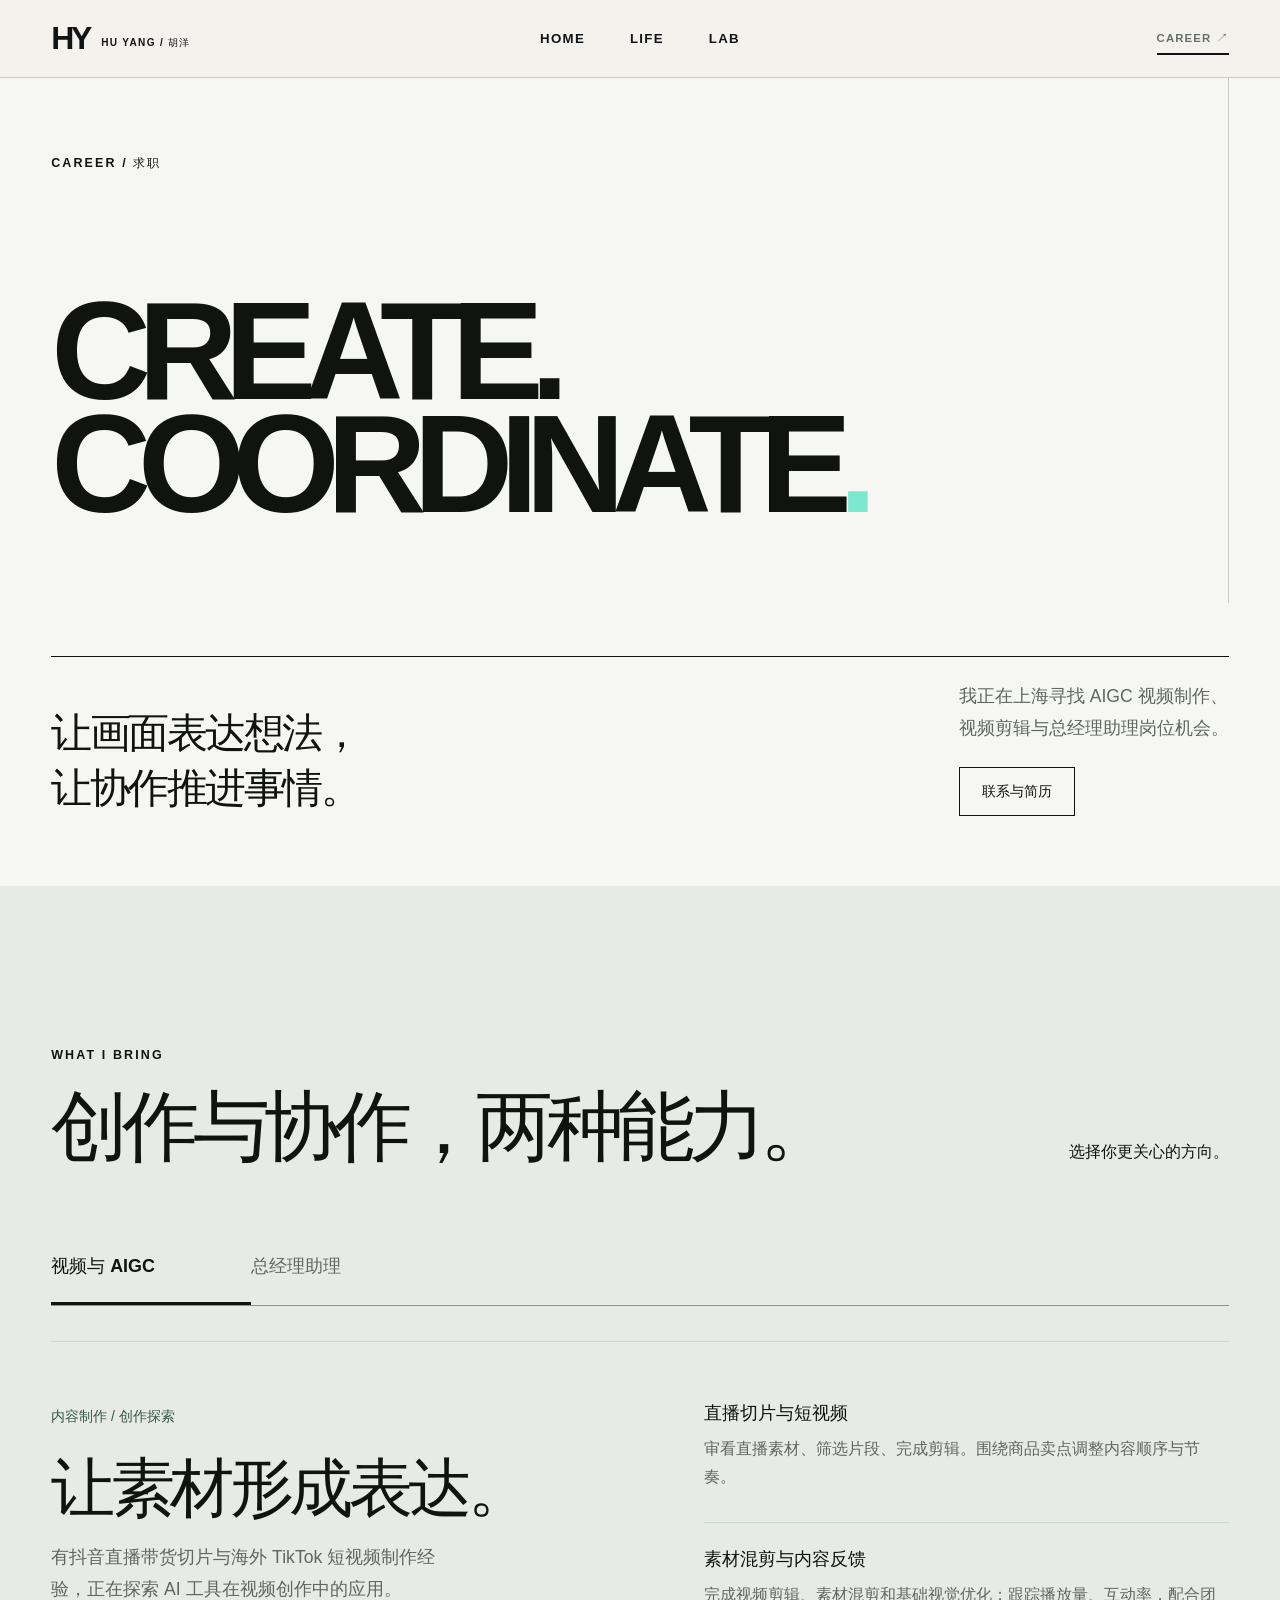
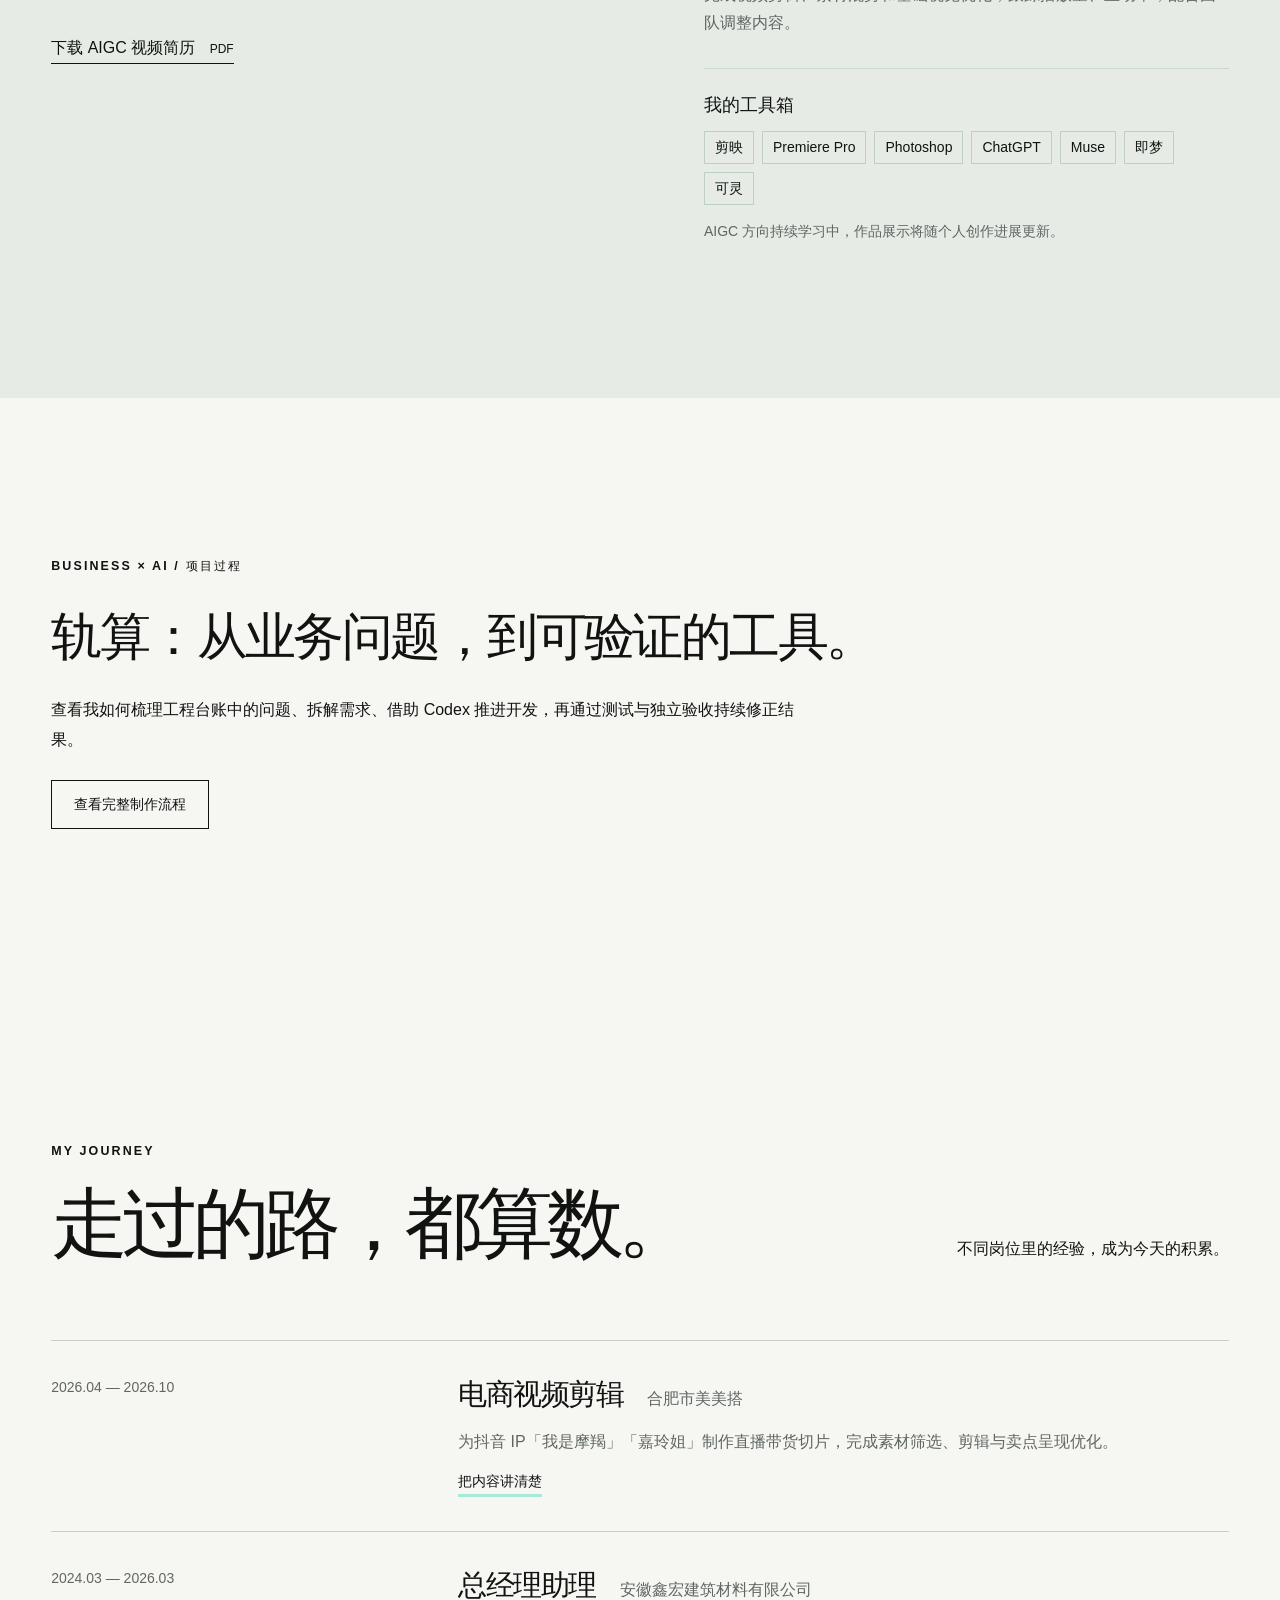
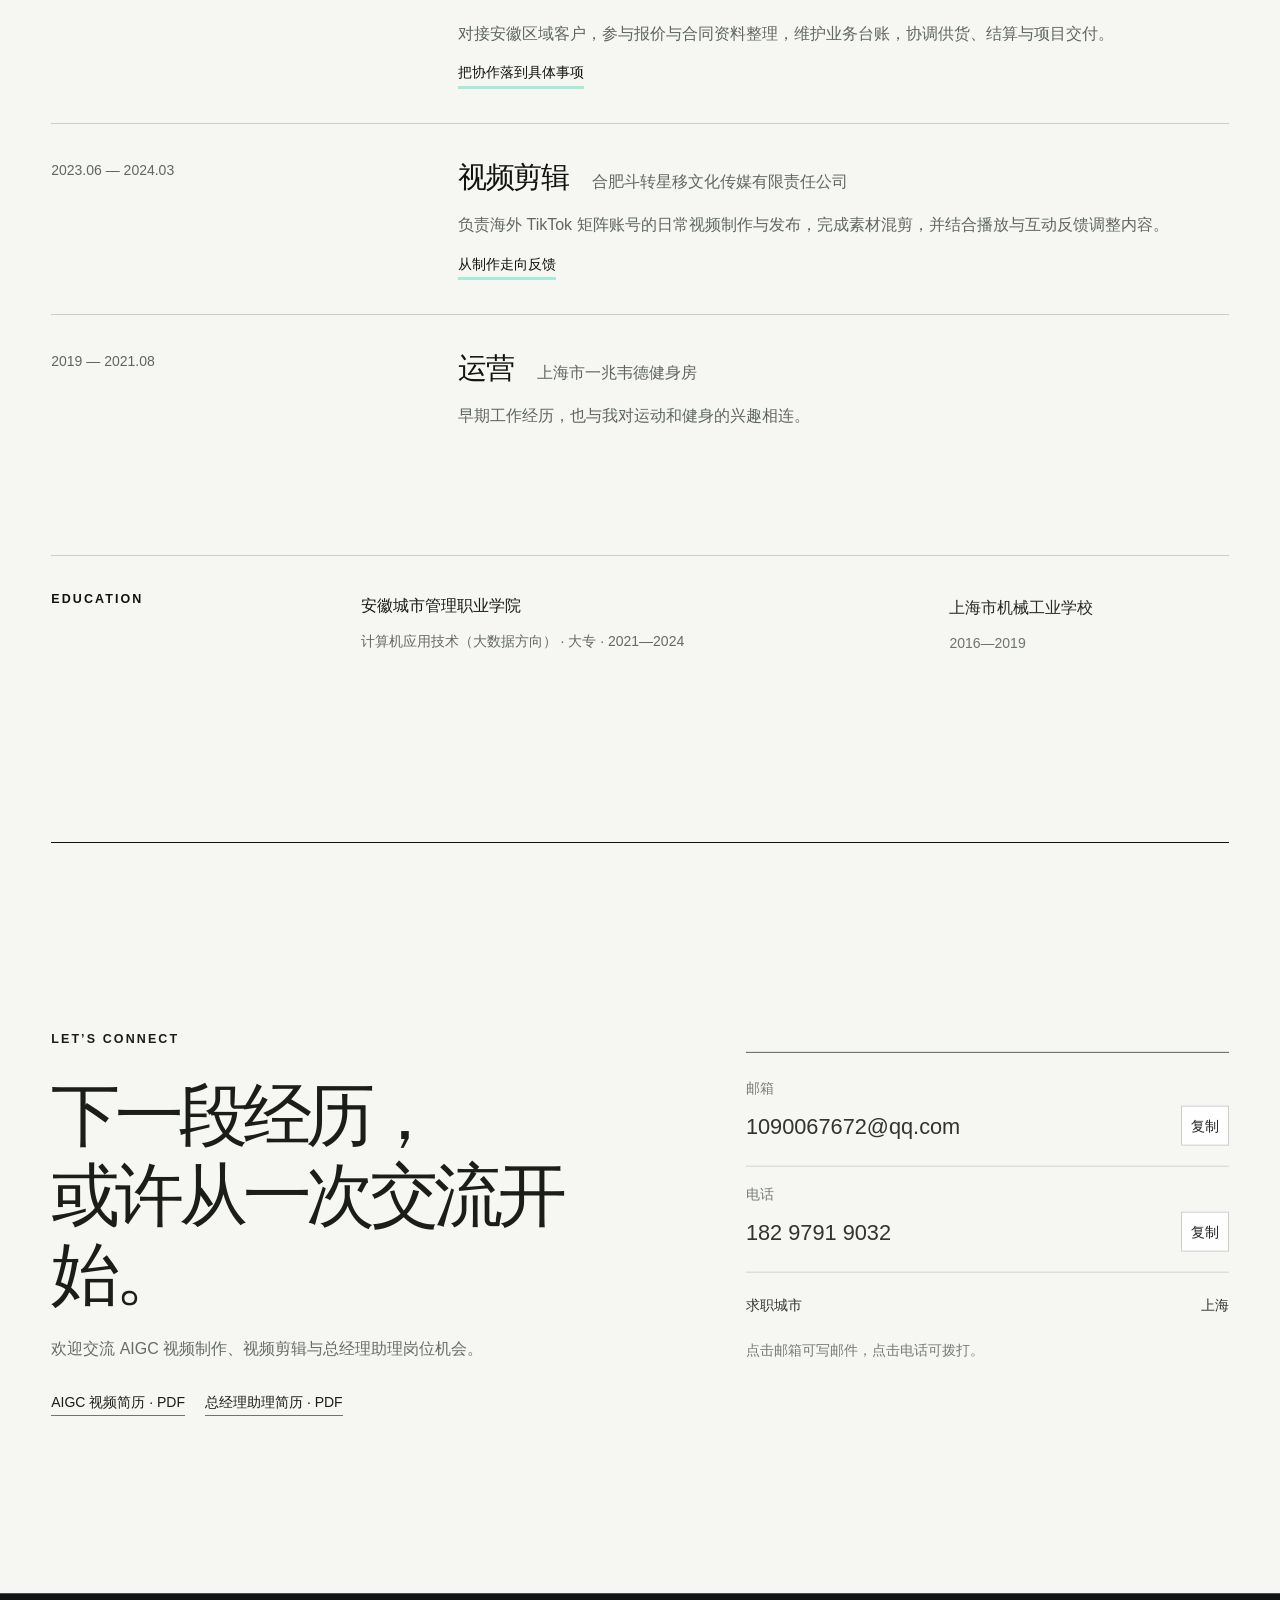
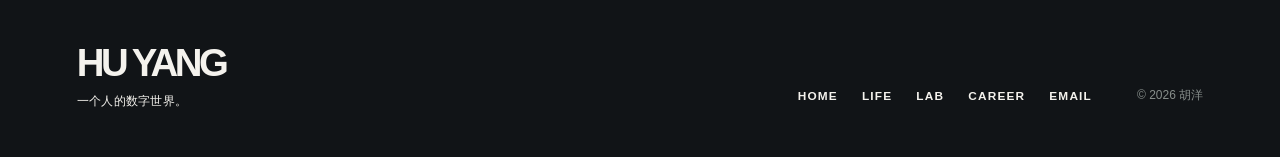
==== commit 225f74fa: "Add RailCost project process visualization and portfolio entry links" ====
--- a/career.html
+++ b/career.html
@@ -3,7 +3,7 @@
 <section class="skills-section" id="skills"><div class="wrap section"><div class="section-heading"><div><span class="section-label">WHAT I BRING</span><h2>创作与协作，两种能力。</h2></div><p>选择你更关心的方向。</p></div><div class="tabs" role="tablist" aria-label="能力方向"><button id="creative-tab" class="tab" role="tab" aria-selected="true" aria-controls="creative-panel" tabindex="0">视频与 AIGC</button><button id="business-tab" class="tab" role="tab" aria-selected="false" aria-controls="business-panel" tabindex="-1">总经理助理</button></div>
 <div class="skill-panel" id="creative-panel" role="tabpanel" aria-labelledby="creative-tab" tabindex="0"><div class="panel-intro"><span class="pill">内容制作 / 创作探索</span><h3>让素材形成表达。</h3><p>有抖音直播带货切片与海外 TikTok 短视频制作经验，正在探索 AI 工具在视频创作中的应用。</p><a class="text-link" href="assets/huyang-aigc-resume.pdf" download="胡洋_AIGC视频制作_简历.pdf">下载 AIGC 视频简历 <span class="file-type">PDF</span></a></div><div class="skill-details"><article><h4>直播切片与短视频</h4><p>审看直播素材、筛选片段、完成剪辑。围绕商品卖点调整内容顺序与节奏。</p></article><article><h4>素材混剪与内容反馈</h4><p>完成视频剪辑、素材混剪和基础视觉优化；跟踪播放量、互动率，配合团队调整内容。</p></article><article><h4>我的工具箱</h4><div class="tags"><span>剪映</span><span>Premiere Pro</span><span>Photoshop</span><span>ChatGPT</span><span>Muse</span><span>即梦</span><span>可灵</span></div><p class="note">AIGC 方向持续学习中，作品展示将随个人创作进展更新。</p></article></div></div>
 <div class="skill-panel" id="business-panel" role="tabpanel" aria-labelledby="business-tab" tabindex="0" hidden><div class="panel-intro"><span class="pill">商务支持 / 业务协调</span><h3>让事情有序推进。</h3><p>在安徽鑫宏担任总经理助理，参与客户跟进、商务支持、业务台账与项目交付协调。</p><a class="text-link" href="assets/huyang-assistant-resume.pdf" download="胡洋_总经理助理_简历.pdf">下载总经理助理简历 <span class="file-type">PDF</span></a></div><div class="skill-details"><article><h4>商务与客户跟进</h4><p>参与商务谈判，整理报价单与合同文件；跟进客户订单、对账结算及异常处理。</p></article><article><h4>内外协同与交付</h4><p>协调采购、物流与供应商，跟进区域供货和重点项目交付，配合出差及现场协调。</p></article><article><h4>数据与办公</h4><p>使用 Excel 常用函数和数据透视表，维护进出货台账、整理并分析业务数据。</p><div class="tags"><span>Excel</span><span>数据透视表</span><span>业务台账</span><span>合同资料</span><span>驾驶证</span></div></article></div></div>
-</div></section><section class="section wrap" id="journey"><div class="section-heading"><div><span class="section-label">MY JOURNEY</span><h2>走过的路，都算数。</h2></div><p>不同岗位里的经验，成为今天的积累。</p></div><div class="timeline">
+</div></section><section class="section wrap" aria-labelledby="railcost-case-title"><span class="section-label">BUSINESS × AI / 项目过程</span><h2 id="railcost-case-title" style="font-size:clamp(2rem,4vw,4rem);margin:24px 0">轨算：从业务问题，到可验证的工具。</h2><p style="max-width:760px;line-height:1.9">查看我如何梳理工程台账中的问题、拆解需求、借助 Codex 推进开发，再通过测试与独立验收持续修正结果。</p><a class="outline-link" href="railcost.html" style="display:inline-block;margin-top:24px">查看完整制作流程</a></section><section class="section wrap" id="journey"><div class="section-heading"><div><span class="section-label">MY JOURNEY</span><h2>走过的路，都算数。</h2></div><p>不同岗位里的经验，成为今天的积累。</p></div><div class="timeline">
 <article class="timeline-item"><div class="period">2026.04 — 2026.10</div><div><h3>电商视频剪辑 <span>合肥市美美搭</span></h3><p>为抖音 IP「我是摩羯」「嘉玲姐」制作直播带货切片，完成素材筛选、剪辑与卖点呈现优化。</p><span class="timeline-tag">把内容讲清楚</span></div></article>
 <article class="timeline-item"><div class="period">2024.03 — 2026.03</div><div><h3>总经理助理 <span>安徽鑫宏建筑材料有限公司</span></h3><p>对接安徽区域客户，参与报价与合同资料整理，维护业务台账，协调供货、结算与项目交付。</p><span class="timeline-tag">把协作落到具体事项</span></div></article>
 <article class="timeline-item"><div class="period">2023.06 — 2024.03</div><div><h3>视频剪辑 <span>合肥斗转星移文化传媒有限责任公司</span></h3><p>负责海外 TikTok 矩阵账号的日常视频制作与发布，完成素材混剪，并结合播放与互动反馈调整内容。</p><span class="timeline-tag">从制作走向反馈</span></div></article>
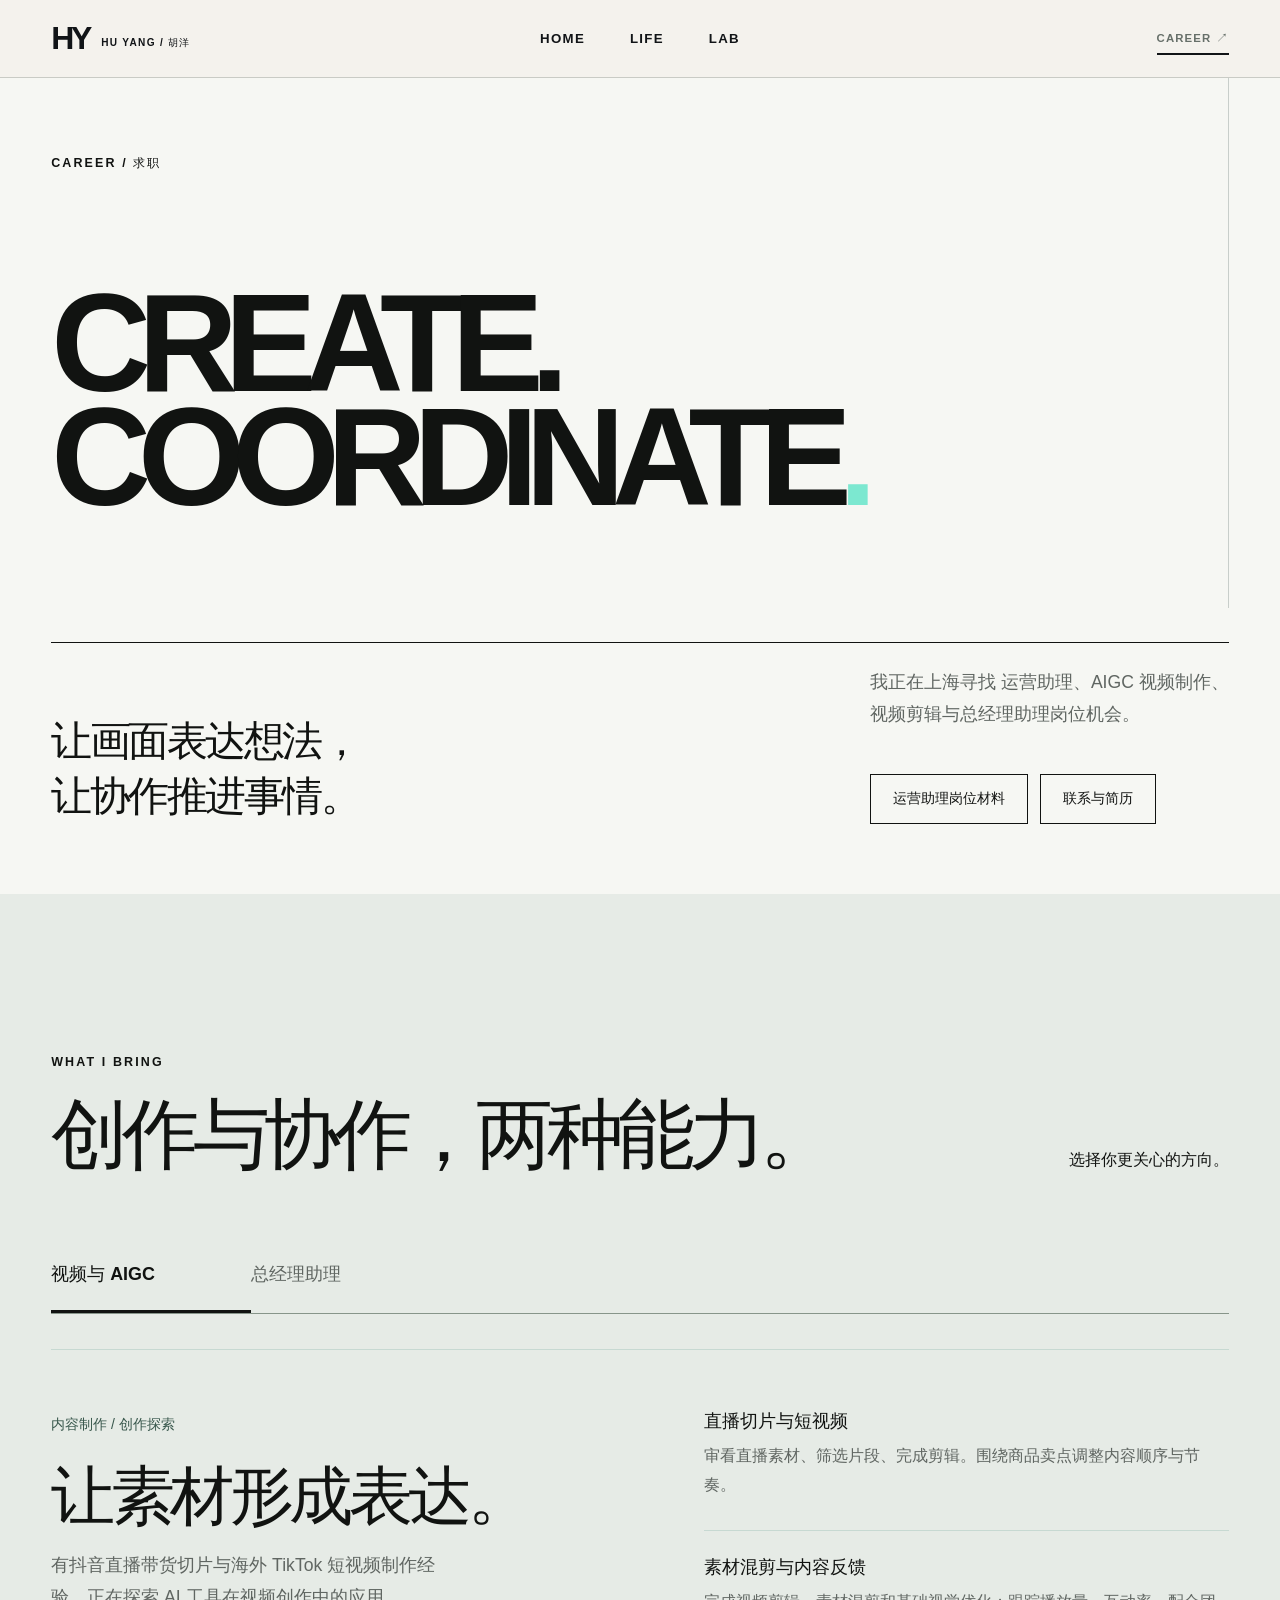
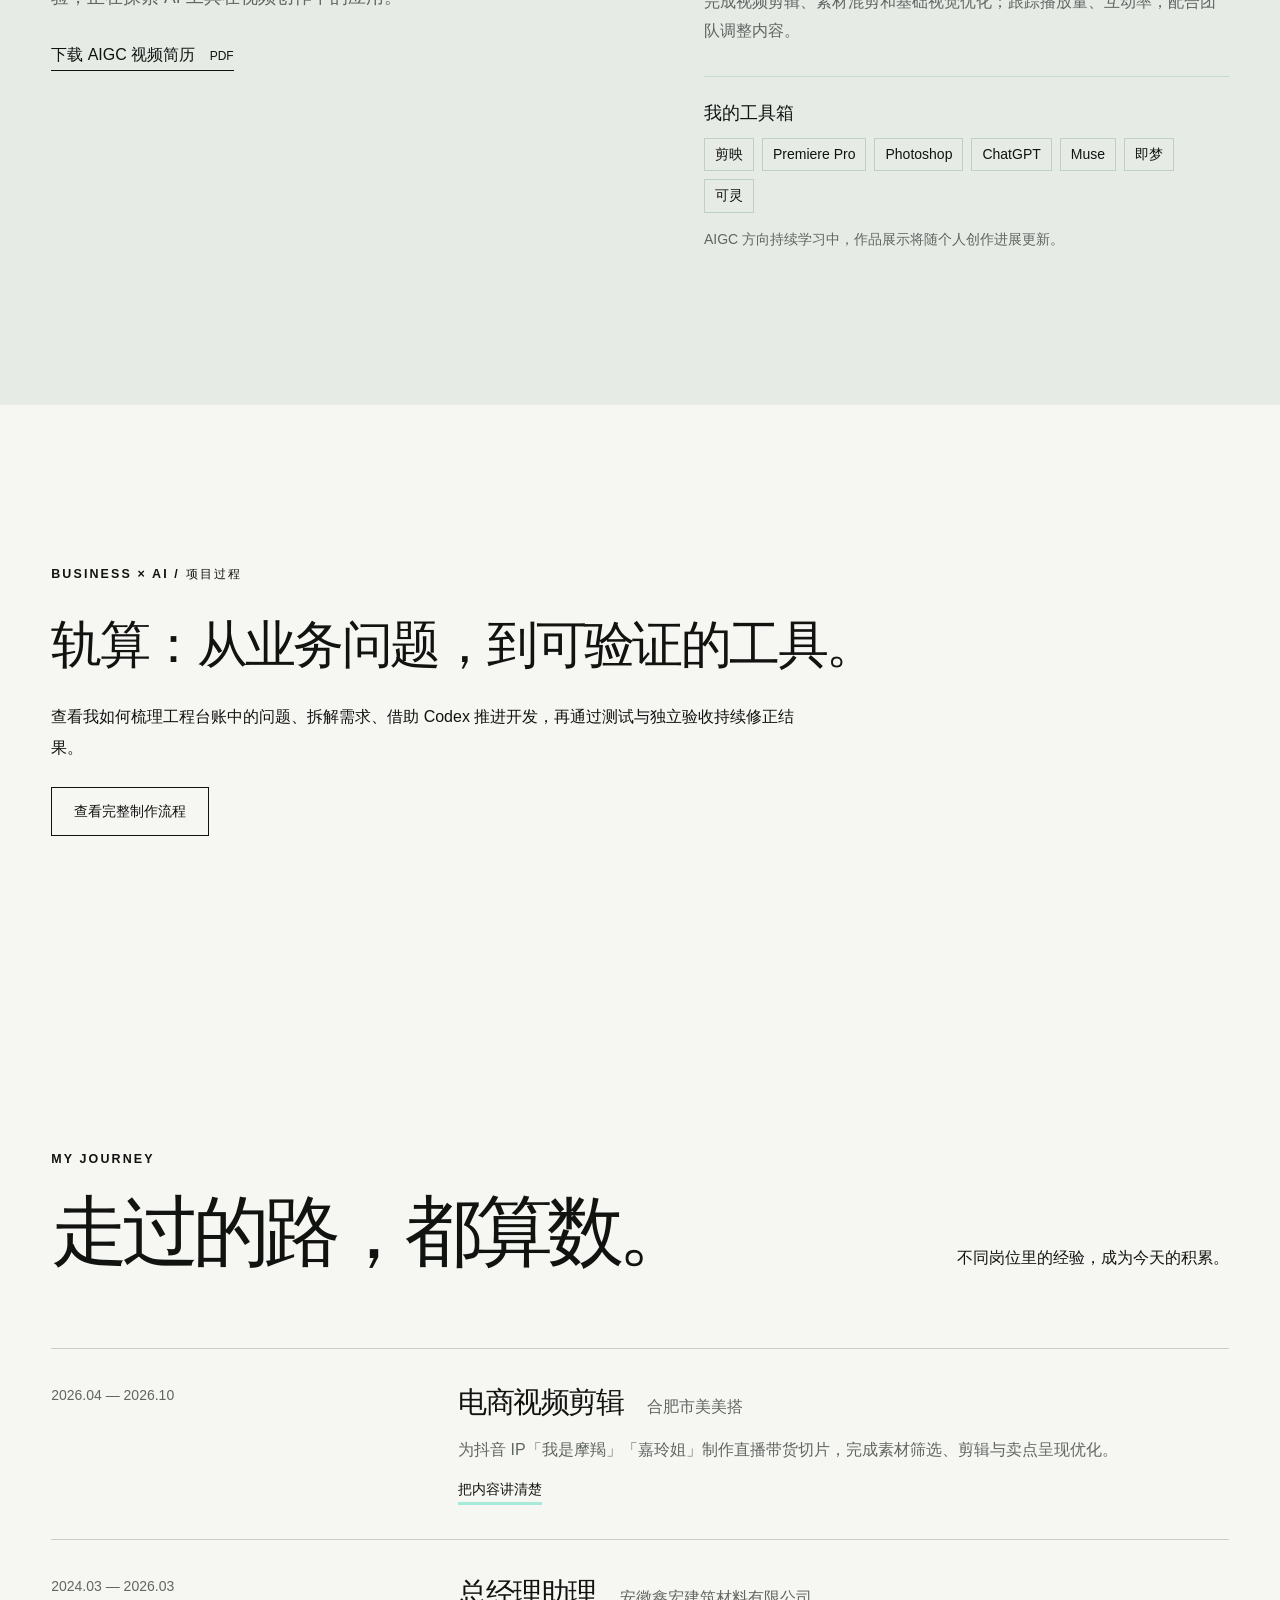
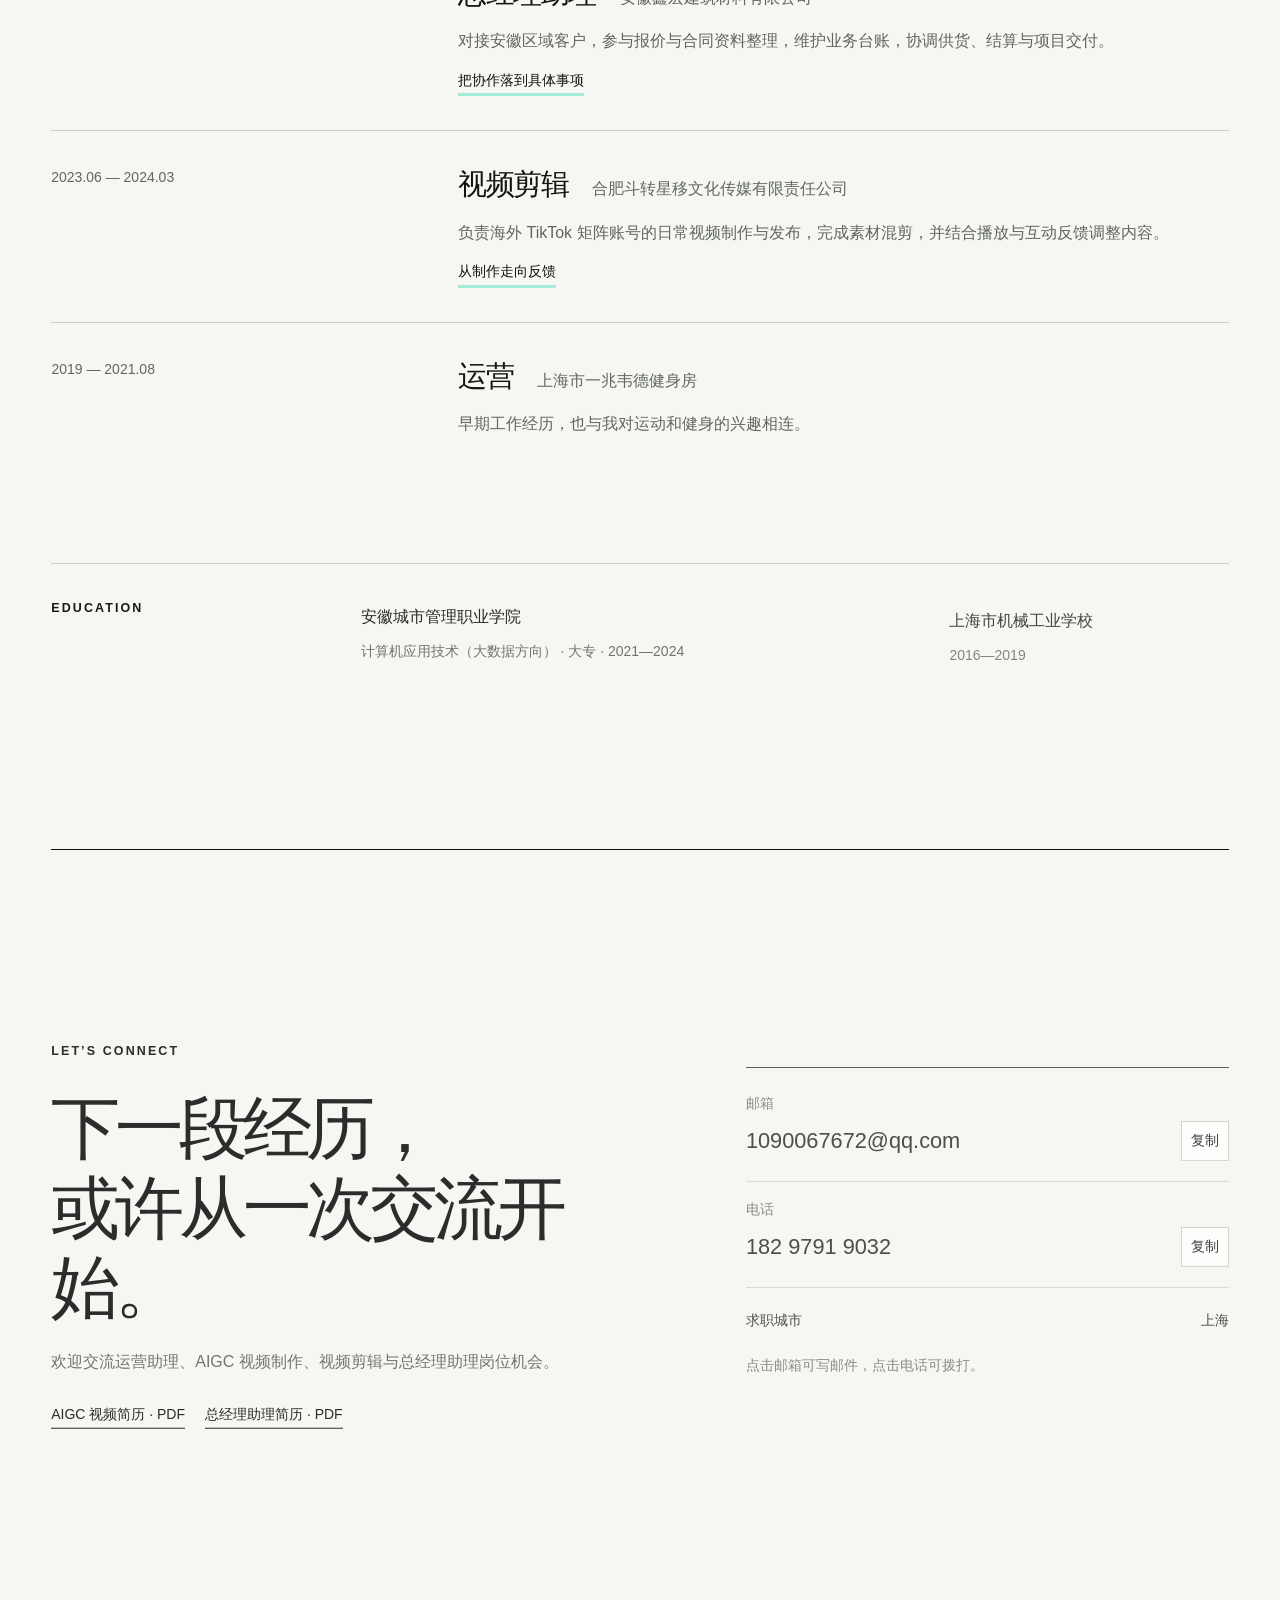
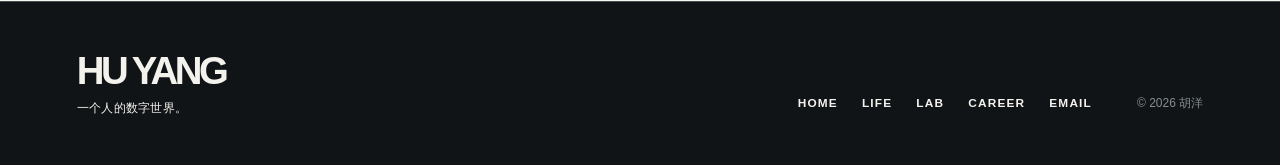
==== commit 8b2f0802: "Add targeted operations assistant application page" ====
--- a/career.html
+++ b/career.html
@@ -1,5 +1,5 @@
-<!doctype html><html lang="zh-CN"><head><meta charset="utf-8"><meta name="viewport" content="width=device-width, initial-scale=1"><title>求职｜胡洋 HU YANG</title><meta name="description" content="胡洋的求职主页：AIGC 视频制作、视频剪辑与总经理助理能力，工作经历、简历下载和联系方式。"><meta name="theme-color" content="#ffffff"><meta property="og:title" content="求职｜胡洋 HU YANG"><meta property="og:description" content="胡洋的求职主页：AIGC 视频制作、视频剪辑与总经理助理能力，工作经历、简历下载和联系方式。"><meta property="og:type" content="website"><link rel="icon" href="assets/favicon.svg" type="image/svg+xml"><link rel="stylesheet" href="style.css?v=color-portrait"><link rel="stylesheet" href="editorial.css?v=visual-2"><link rel="stylesheet" href="universe.css?v=3"><script src="assets/gsap.min.js" defer></script><script src="assets/ScrollTrigger.min.js" defer></script><script src="site.js?v=visual-2" defer></script><script src="motion.js?v=3" defer></script></head><body class="page-career"><div class="opening-curtain" aria-hidden="true"></div><a class="skip" href="#main">跳到正文</a><header class="site-header"><a class="brand" href="index.html" aria-label="胡洋，回到首页">HY<span>HU YANG / 胡洋</span></a><nav class="site-nav" aria-label="主导航"><a href="index.html" >HOME</a><a href="life.html" >LIFE</a><a href="lab.html" >LAB</a></nav><a class="career-access" href="career.html" aria-current="page">CAREER <span>↗</span></a></header><main id="main">
-<section class="wrap page-hero"><span class="eyebrow">CAREER / 求职</span><h1>CREATE.<br>COORDINATE<span class="mint">.</span></h1><div class="page-hero-bottom"><h2>让画面表达想法，<br>让协作推进事情。</h2><div><p>我正在上海寻找 AIGC 视频制作、<br>视频剪辑与总经理助理岗位机会。</p><a class="outline-link" href="#contact">联系与简历</a></div></div></section>
+<!doctype html><html lang="zh-CN"><head><meta charset="utf-8"><meta name="viewport" content="width=device-width, initial-scale=1"><title>求职｜胡洋 HU YANG</title><meta name="description" content="胡洋的求职主页：运营助理、AIGC 视频制作、视频剪辑与总经理助理能力，工作经历、简历下载和联系方式。"><meta name="theme-color" content="#ffffff"><meta property="og:title" content="求职｜胡洋 HU YANG"><meta property="og:description" content="胡洋的求职主页：运营助理、AIGC 视频制作、视频剪辑与总经理助理能力，工作经历、简历下载和联系方式。"><meta property="og:type" content="website"><link rel="icon" href="assets/favicon.svg" type="image/svg+xml"><link rel="stylesheet" href="style.css?v=color-portrait"><link rel="stylesheet" href="editorial.css?v=operations"><link rel="stylesheet" href="universe.css?v=3"><script src="assets/gsap.min.js" defer></script><script src="assets/ScrollTrigger.min.js" defer></script><script src="site.js?v=visual-2" defer></script><script src="motion.js?v=3" defer></script></head><body class="page-career"><div class="opening-curtain" aria-hidden="true"></div><a class="skip" href="#main">跳到正文</a><header class="site-header"><a class="brand" href="index.html" aria-label="胡洋，回到首页">HY<span>HU YANG / 胡洋</span></a><nav class="site-nav" aria-label="主导航"><a href="index.html" >HOME</a><a href="life.html" >LIFE</a><a href="lab.html" >LAB</a></nav><a class="career-access" href="career.html" aria-current="page">CAREER <span>↗</span></a></header><main id="main">
+<section class="wrap page-hero"><span class="eyebrow">CAREER / 求职</span><h1>CREATE.<br>COORDINATE<span class="mint">.</span></h1><div class="page-hero-bottom"><h2>让画面表达想法，<br>让协作推进事情。</h2><div><p>我正在上海寻找 运营助理、AIGC 视频制作、<br>视频剪辑与总经理助理岗位机会。</p><div class="career-hero-links"><a class="outline-link" href="operations.html">运营助理岗位材料</a><a class="outline-link" href="#contact">联系与简历</a></div></div></div></section>
 <section class="skills-section" id="skills"><div class="wrap section"><div class="section-heading"><div><span class="section-label">WHAT I BRING</span><h2>创作与协作，两种能力。</h2></div><p>选择你更关心的方向。</p></div><div class="tabs" role="tablist" aria-label="能力方向"><button id="creative-tab" class="tab" role="tab" aria-selected="true" aria-controls="creative-panel" tabindex="0">视频与 AIGC</button><button id="business-tab" class="tab" role="tab" aria-selected="false" aria-controls="business-panel" tabindex="-1">总经理助理</button></div>
 <div class="skill-panel" id="creative-panel" role="tabpanel" aria-labelledby="creative-tab" tabindex="0"><div class="panel-intro"><span class="pill">内容制作 / 创作探索</span><h3>让素材形成表达。</h3><p>有抖音直播带货切片与海外 TikTok 短视频制作经验，正在探索 AI 工具在视频创作中的应用。</p><a class="text-link" href="assets/huyang-aigc-resume.pdf" download="胡洋_AIGC视频制作_简历.pdf">下载 AIGC 视频简历 <span class="file-type">PDF</span></a></div><div class="skill-details"><article><h4>直播切片与短视频</h4><p>审看直播素材、筛选片段、完成剪辑。围绕商品卖点调整内容顺序与节奏。</p></article><article><h4>素材混剪与内容反馈</h4><p>完成视频剪辑、素材混剪和基础视觉优化；跟踪播放量、互动率，配合团队调整内容。</p></article><article><h4>我的工具箱</h4><div class="tags"><span>剪映</span><span>Premiere Pro</span><span>Photoshop</span><span>ChatGPT</span><span>Muse</span><span>即梦</span><span>可灵</span></div><p class="note">AIGC 方向持续学习中，作品展示将随个人创作进展更新。</p></article></div></div>
 <div class="skill-panel" id="business-panel" role="tabpanel" aria-labelledby="business-tab" tabindex="0" hidden><div class="panel-intro"><span class="pill">商务支持 / 业务协调</span><h3>让事情有序推进。</h3><p>在安徽鑫宏担任总经理助理，参与客户跟进、商务支持、业务台账与项目交付协调。</p><a class="text-link" href="assets/huyang-assistant-resume.pdf" download="胡洋_总经理助理_简历.pdf">下载总经理助理简历 <span class="file-type">PDF</span></a></div><div class="skill-details"><article><h4>商务与客户跟进</h4><p>参与商务谈判，整理报价单与合同文件；跟进客户订单、对账结算及异常处理。</p></article><article><h4>内外协同与交付</h4><p>协调采购、物流与供应商，跟进区域供货和重点项目交付，配合出差及现场协调。</p></article><article><h4>数据与办公</h4><p>使用 Excel 常用函数和数据透视表，维护进出货台账、整理并分析业务数据。</p><div class="tags"><span>Excel</span><span>数据透视表</span><span>业务台账</span><span>合同资料</span><span>驾驶证</span></div></article></div></div>
@@ -8,4 +8,4 @@
 <article class="timeline-item"><div class="period">2024.03 — 2026.03</div><div><h3>总经理助理 <span>安徽鑫宏建筑材料有限公司</span></h3><p>对接安徽区域客户，参与报价与合同资料整理，维护业务台账，协调供货、结算与项目交付。</p><span class="timeline-tag">把协作落到具体事项</span></div></article>
 <article class="timeline-item"><div class="period">2023.06 — 2024.03</div><div><h3>视频剪辑 <span>合肥斗转星移文化传媒有限责任公司</span></h3><p>负责海外 TikTok 矩阵账号的日常视频制作与发布，完成素材混剪，并结合播放与互动反馈调整内容。</p><span class="timeline-tag">从制作走向反馈</span></div></article>
 <article class="timeline-item"><div class="period">2019 — 2021.08</div><div><h3>运营 <span>上海市一兆韦德健身房</span></h3><p>早期工作经历，也与我对运动和健身的兴趣相连。</p></div></article>
-</div><div class="education"><span class="section-label">EDUCATION</span><div><strong>安徽城市管理职业学院</strong><p>计算机应用技术（大数据方向） · 大专 · 2021—2024</p></div><div><strong>上海市机械工业学校</strong><p>2016—2019</p></div></div></section><section class="section wrap contact" id="contact"><div><span class="section-label">LET’S CONNECT</span><h2>下一段经历，<br>或许从一次交流开始。</h2><p>欢迎交流 AIGC 视频制作、视频剪辑与总经理助理岗位机会。</p><div class="download-links"><a href="assets/huyang-aigc-resume.pdf" download="胡洋_AIGC视频制作_简历.pdf">AIGC 视频简历 · PDF</a><a href="assets/huyang-assistant-resume.pdf" download="胡洋_总经理助理_简历.pdf">总经理助理简历 · PDF</a></div></div><div class="contact-card"><div class="contact-row"><span>邮箱</span><a href="mailto:1090067672@qq.com">1090067672@qq.com</a><button class="copy" data-copy="1090067672@qq.com" aria-label="复制邮箱">复制</button></div><div class="contact-row"><span>电话</span><a href="tel:+8618297919032">182 9791 9032</a><button class="copy" data-copy="18297919032" aria-label="复制手机号">复制</button></div><div class="contact-location"><span>求职城市</span><strong>上海</strong></div><p class="contact-hint">点击邮箱可写邮件，点击电话可拨打。</p><p id="copy-status" role="status" aria-live="polite"></p></div></section></main><footer class="universe-footer"><a class="footer-logo" href="index.html">HU YANG<span>一个人的数字世界。</span></a><nav aria-label="页脚导航"><a href="index.html">HOME</a><a href="life.html">LIFE</a><a href="lab.html">LAB</a><a href="career.html">CAREER</a><a href="mailto:1090067672@qq.com">EMAIL</a></nav><small>© 2026 胡洋</small></footer></body></html>+</div><div class="education"><span class="section-label">EDUCATION</span><div><strong>安徽城市管理职业学院</strong><p>计算机应用技术（大数据方向） · 大专 · 2021—2024</p></div><div><strong>上海市机械工业学校</strong><p>2016—2019</p></div></div></section><section class="section wrap contact" id="contact"><div><span class="section-label">LET’S CONNECT</span><h2>下一段经历，<br>或许从一次交流开始。</h2><p>欢迎交流运营助理、AIGC 视频制作、视频剪辑与总经理助理岗位机会。</p><div class="download-links"><a href="assets/huyang-aigc-resume.pdf" download="胡洋_AIGC视频制作_简历.pdf">AIGC 视频简历 · PDF</a><a href="assets/huyang-assistant-resume.pdf" download="胡洋_总经理助理_简历.pdf">总经理助理简历 · PDF</a></div></div><div class="contact-card"><div class="contact-row"><span>邮箱</span><a href="mailto:1090067672@qq.com">1090067672@qq.com</a><button class="copy" data-copy="1090067672@qq.com" aria-label="复制邮箱">复制</button></div><div class="contact-row"><span>电话</span><a href="tel:+8618297919032">182 9791 9032</a><button class="copy" data-copy="18297919032" aria-label="复制手机号">复制</button></div><div class="contact-location"><span>求职城市</span><strong>上海</strong></div><p class="contact-hint">点击邮箱可写邮件，点击电话可拨打。</p><p id="copy-status" role="status" aria-live="polite"></p></div></section></main><footer class="universe-footer"><a class="footer-logo" href="index.html">HU YANG<span>一个人的数字世界。</span></a><nav aria-label="页脚导航"><a href="index.html">HOME</a><a href="life.html">LIFE</a><a href="lab.html">LAB</a><a href="career.html">CAREER</a><a href="mailto:1090067672@qq.com">EMAIL</a></nav><small>© 2026 胡洋</small></footer></body></html>
--- a/editorial.css
+++ b/editorial.css
@@ -149,3 +149,4 @@
 }
 @media(max-width:390px){.home-hero .giant{font-size:16vw}.profile-object{top:37%}.hero-bottom p{font-size:.87rem}.entry-art{height:120vw}.car-photo img{height:220px}}
 @media(prefers-reduced-motion:reduce){html{scroll-behavior:auto}.opening-curtain{display:none!important}.header a:not(.logo)>span,.entry-art>*,.entry-caption h3,.car-photo img,.outline-link,.round-link,.tab,.copy{transition:none!important}}
+.page-career .career-hero-links{display:flex;flex-wrap:wrap;gap:12px;margin-top:22px}
--- a/universe.css
+++ b/universe.css
@@ -48,14 +48,12 @@
 .moments-heading h2,.lab-intro h2{font-size:clamp(5.5rem,12vw,15rem);font-weight:900;line-height:.78;letter-spacing:-.105em}
 .moments-heading .acid,.lab-intro .acid{color:#83b52b}
 .moments-heading p,.lab-intro p{font-size:1.15rem;line-height:1.7;max-width:270px}
-.moment-spread{display:grid;grid-template-columns:1.3fr .83fr .54fr;gap:clamp(14px,2.5vw,40px);align-items:start}
+.moment-spread{display:grid;grid-template-columns:1.25fr .75fr;gap:clamp(14px,2.5vw,40px);align-items:start}
 .moment-photo{margin:0;overflow:hidden}
 .moment-photo img{width:100%;height:clamp(420px,47vw,750px);object-fit:cover;transition:transform 1.2s cubic-bezier(.22,1,.36,1)}
 .moment-photo:hover img{transform:scale(1.035)}
 .moment-primary img{object-position:center}
 .moment-secondary{margin-top:clamp(100px,14vw,230px)}
-.moment-tertiary{margin-top:clamp(45px,6vw,110px)}
-.moment-tertiary img{height:clamp(270px,32vw,510px)}
 .moment-photo figcaption{font-size:.72rem;font-weight:700;letter-spacing:.14em;border-top:1px solid var(--night);padding-top:9px;margin-top:10px}
 .editorial-link{font-size:1rem;font-weight:700;display:inline-flex;gap:35px;align-items:center;border-bottom:1px solid currentColor;padding-bottom:8px;margin-top:clamp(55px,6vw,100px);transition:gap .4s}
 .editorial-link span{font-size:1.5em;line-height:1}
@@ -107,11 +105,9 @@
 .chapter-banner strong{font-size:clamp(5.5rem,11vw,13rem);line-height:.77;letter-spacing:-.1em;grid-column:2;font-weight:900}
 .chapter-banner p{grid-column:2;font-size:1.2rem;margin-top:45px}
 .game-banner{background:#dfe4db;color:var(--night)}
-.page-life .car-album{padding-block:clamp(110px,12vw,190px)}
-.page-life .car-grid{grid-template-columns:1.32fr .83fr .83fr;gap:clamp(15px,2.2vw,35px)}
-.page-life .car-grid .car-photo img{height:clamp(490px,55vw,810px)}
-.page-life .car-grid .car-photo:first-child img{height:clamp(500px,60vw,890px)}
-.page-life .car-grid .car-photo:nth-child(3){margin-top:clamp(110px,17vw,270px)}
+.page-life .car-album{padding-block:90px 125px}
+.page-life .car-grid{display:block;max-width:1100px}
+.page-life .car-grid .car-photo:first-child img{width:100%;height:auto;aspect-ratio:4/3;object-fit:cover}
 .page-life .basketball-section{padding-block:clamp(115px,13vw,200px);gap:clamp(50px,9vw,160px)}
 .page-life .basketball-photo img{height:auto;max-height:900px;object-fit:cover}
 .discipline-section{padding:clamp(100px,12vw,190px) clamp(24px,6vw,110px);background:var(--night);color:var(--chalk)}
@@ -166,21 +162,28 @@
 .page-career #journey{overflow:clip}
 .page-career .universe-footer{margin-top:0}
 @media(max-width:1000px){
- .universe-hero h1{font-size:20vw}.arrival-portrait{right:3%;width:25vw}.person-section{grid-template-columns:1fr 3fr}.moment-spread{grid-template-columns:1.2fr .9fr}.moment-tertiary{display:none}.home-projects a{grid-template-columns:.6fr 1.4fr 1fr auto}.archive-item summary{grid-template-columns:.1fr 1.3fr .5fr auto}
+ .universe-hero h1{font-size:20vw}.arrival-portrait{right:3%;width:25vw}.person-section{grid-template-columns:1fr 3fr}.moment-spread{grid-template-columns:1.2fr .9fr}.home-projects a{grid-template-columns:.6fr 1.4fr 1fr auto}.archive-item summary{grid-template-columns:.1fr 1.3fr .5fr auto}
 }
 @media(max-width:680px){
  html{scroll-padding-top:62px}.site-header{height:64px;padding:0 20px;grid-template-columns:auto 1fr auto;gap:14px}.brand{font-size:1.65rem}.brand span{display:none}.site-nav{justify-content:center;gap:clamp(13px,4vw,24px)}.site-nav a{font-size:.68rem;letter-spacing:.03em}.career-access{font-size:.58rem;letter-spacing:0;white-space:nowrap}.career-access span{display:none}
  .universe-section{padding:95px 20px}.section-index{font-size:.68rem}.universe-hero{height:calc(100svh - 64px);min-height:620px;padding:20px}.hero-meta{font-size:.57rem}.hero-meta span:last-child{max-width:125px;text-align:right}.universe-hero h1{font-size:28vw;left:18px;top:22%;line-height:.8}.universe-hero h1>span+span{margin-left:8vw}.arrival-portrait{width:min(43vw,210px);right:7%;top:49%;padding:8px;box-shadow:10px 12px 0 #0008}.arrival-portrait>span{font-size:.57rem;margin:6px 0 2px}.arrival-bottom{left:20px;right:20px;bottom:20px}.arrival-bottom p{font-size:1rem}.circle-link{width:61px;height:61px;font-size:.58rem}
  .person-section{display:block;min-height:0}.person-main .kicker{margin:50px 0 35px}.person-main h2{font-size:14vw}.person-detail{display:block;margin-top:75px}.giant-side{writing-mode:initial;transform:none;font-size:2rem}.person-detail p{font-size:1rem}
- .moments-heading{display:block;margin:70px 0 50px}.moments-heading h2,.lab-intro h2{font-size:16vw}.moments-heading p{margin-top:45px}.moment-spread{display:grid;grid-template-columns:1.35fr .65fr;gap:12px}.moment-primary img{height:440px}.moment-secondary{margin-top:125px}.moment-secondary img{height:280px}.moment-tertiary{display:none}.moment-photo figcaption{font-size:.6rem}.moments-section .editorial-link{margin-top:60px}
+ .moments-heading{display:block;margin:70px 0 50px}.moments-heading h2,.lab-intro h2{font-size:16vw}.moments-heading p{margin-top:45px}.moment-spread{display:grid;grid-template-columns:1.35fr .65fr;gap:12px}.moment-primary img{height:440px}.moment-secondary{margin-top:125px}.moment-secondary img{height:280px}.moment-photo figcaption{font-size:.6rem}.moments-section .editorial-link{margin-top:60px}
  .obsessions-heading{display:block;margin:70px 0}.obsessions-heading h2{font-size:11vw;margin-top:35px}.obsession-list a{grid-template-columns:27px 1fr auto;gap:10px;padding:24px 0}.obsession-list strong{font-size:2.1rem}.obsession-list em{display:none}.obsession-list b{font-size:1.5rem}
  .lab-intro{display:block;margin:70px 0}.lab-intro p{margin-top:45px}.home-projects a{min-height:170px;display:grid;grid-template-columns:1fr auto;gap:5px 15px;padding:25px 0}.home-projects a>span{grid-column:1/-1}.home-projects strong{font-size:3rem}.home-projects small{grid-column:1}.home-projects b{grid-column:2;grid-row:2/4}
  .ending-section{min-height:680px}.ending-section h2{font-size:16vw}.ending-bottom>div{font-size:.9rem}.universe-footer{padding:45px 20px;display:block}.universe-footer nav{margin:35px 0}.universe-footer small{display:block}
  .universe-page-hero{min-height:calc(100svh - 64px);padding:45px 20px 35px}.universe-page-hero h1{font-size:17vw;line-height:.9;overflow-wrap:anywhere}.page-hero-rule{display:block}.page-hero-rule p{font-size:1.3rem}.page-hero-rule span{display:block;margin-top:35px}
  .page-life .life-intro{padding-block:110px}.page-life .life-intro h2{font-size:3rem}.chapter-banner{display:block;min-height:520px;padding:75px 20px}.chapter-banner strong{display:block;font-size:17vw;margin-top:115px}.chapter-banner p{margin-top:60px;font-size:1rem}
- .page-life .car-album{padding-block:100px}.page-life .car-grid{grid-template-columns:1fr 1fr;gap:24px 12px}.page-life .car-grid .car-photo:first-child{grid-column:1/-1}.page-life .car-grid .car-photo img{height:275px}.page-life .car-grid .car-photo:first-child img{height:450px}.page-life .car-grid .car-photo:nth-child(2),.page-life .car-grid .car-photo:nth-child(3){margin-top:0}.page-life .basketball-section{padding-block:110px}.discipline-section,.playground-section{padding:100px 20px}.discipline-layout .story{display:block}.discipline-layout .story-art{height:430px}.discipline-layout .story-copy{padding-top:50px}.discipline-layout .story-copy h3{font-size:3rem}.playground-section>h2{font-size:17vw}.playground-layout .story,.playground-layout .story:last-child{display:flex;flex-direction:column;align-items:stretch;gap:35px;margin-bottom:110px}.playground-layout .story:last-child{margin-bottom:0}.playground-layout .story:last-child .story-art{order:0}.playground-layout .story:last-child .story-copy{order:1}.playground-layout .story-art{height:380px}.playground-layout .story-copy{padding:0}.life-to-lab{padding:120px 20px}.life-to-lab h2{font-size:3.5rem}
+ .page-life .car-album{padding-block:100px}.page-life .car-grid{display:block}.page-life .car-grid .car-photo:first-child img{height:auto;aspect-ratio:4/3}.page-life .basketball-section{padding-block:110px}.discipline-section,.playground-section{padding:100px 20px}.discipline-layout .story{display:block}.discipline-layout .story-art{height:430px}.discipline-layout .story-copy{padding-top:50px}.discipline-layout .story-copy h3{font-size:3rem}.playground-section>h2{font-size:17vw}.playground-layout .story,.playground-layout .story:last-child{display:flex;flex-direction:column;align-items:stretch;gap:35px;margin-bottom:110px}.playground-layout .story:last-child{margin-bottom:0}.playground-layout .story:last-child .story-art{order:0}.playground-layout .story:last-child .story-copy{order:1}.playground-layout .story-art{height:380px}.playground-layout .story-copy{padding:0}.life-to-lab{padding:120px 20px}.life-to-lab h2{font-size:3.5rem}
  .archive-intro{display:block;padding:130px 20px}.archive-intro h2{font-size:3.6rem;margin:60px 0 40px}.archive-intro p{font-size:1rem}.archive-section{padding:100px 20px}.archive-item summary{min-height:170px;grid-template-columns:30px 1fr 25px;gap:10px}.archive-number{margin-top:35px}.archive-title{font-size:clamp(2.8rem,12vw,4.5rem)}.archive-title small{font-size:.63rem;line-height:1.4}.archive-stage{grid-column:2;grid-row:2;margin-top:-25px;font-size:.75rem}.archive-open{grid-column:3;grid-row:1;font-size:2rem}.archive-body{padding:0 0 80px}.archive-body .exploration{display:block}.archive-body .project-mark{min-height:230px;margin-bottom:35px}.archive-body .project-mark strong{font-size:2.5rem}.lab-ending{padding:130px 20px}.lab-ending h2{font-size:4rem}
  .page-career .page-hero{min-height:620px}.page-career .page-hero h1{font-size:13vw}
 }
 @media(max-width:360px){.site-header{gap:8px}.site-nav{gap:10px}.site-nav a{font-size:.61rem}.career-access{font-size:.52rem}.arrival-portrait{top:49%}.universe-hero h1{font-size:27vw}}
 @media(prefers-reduced-motion:reduce){html{scroll-behavior:auto}.opening-curtain{display:none!important}.moment-photo img,.circle-link,.obsession-list a,.home-projects a,.archive-open{transition:none!important}.archive-body{animation:none!important}}
+.training-reels{display:grid;grid-template-columns:minmax(0,.78fr) minmax(0,1.22fr);align-items:end;gap:clamp(24px,5vw,80px);margin-top:clamp(90px,11vw,170px)}
+.training-reel{min-width:0;margin:0}
+.training-reel-portrait{max-width:500px}
+.training-reel video{display:block;width:100%;height:auto;background:#222;object-fit:cover}
+.training-reel figcaption{display:flex;justify-content:space-between;gap:16px;border-top:1px solid #777e77;margin-top:18px;padding-top:12px;font-size:1rem}
+.training-reel figcaption span{color:#aeb6ae;font-size:.8rem;letter-spacing:.12em}
+@media(max-width:680px){.training-reels{grid-template-columns:1fr;gap:65px;margin-top:90px}.training-reel-portrait{width:min(80%,420px)}.training-reel figcaption{font-size:.9rem}}
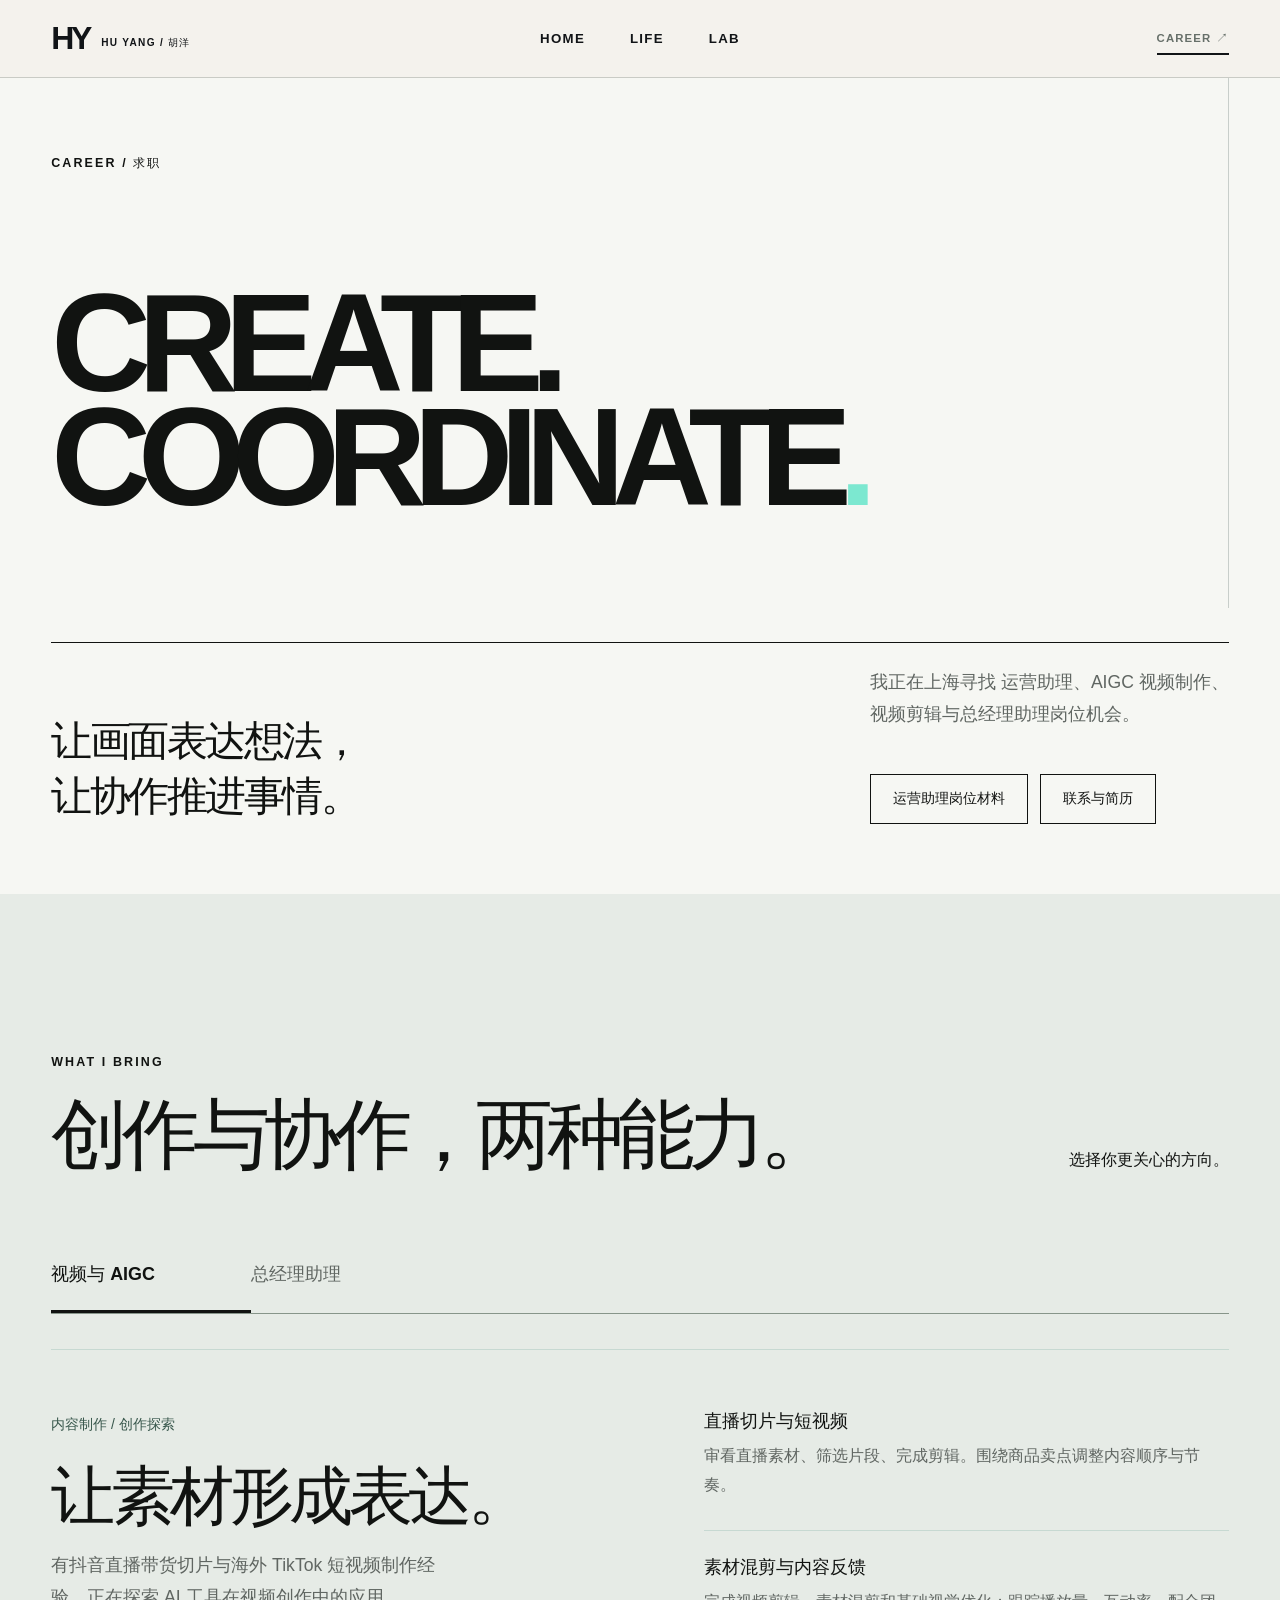
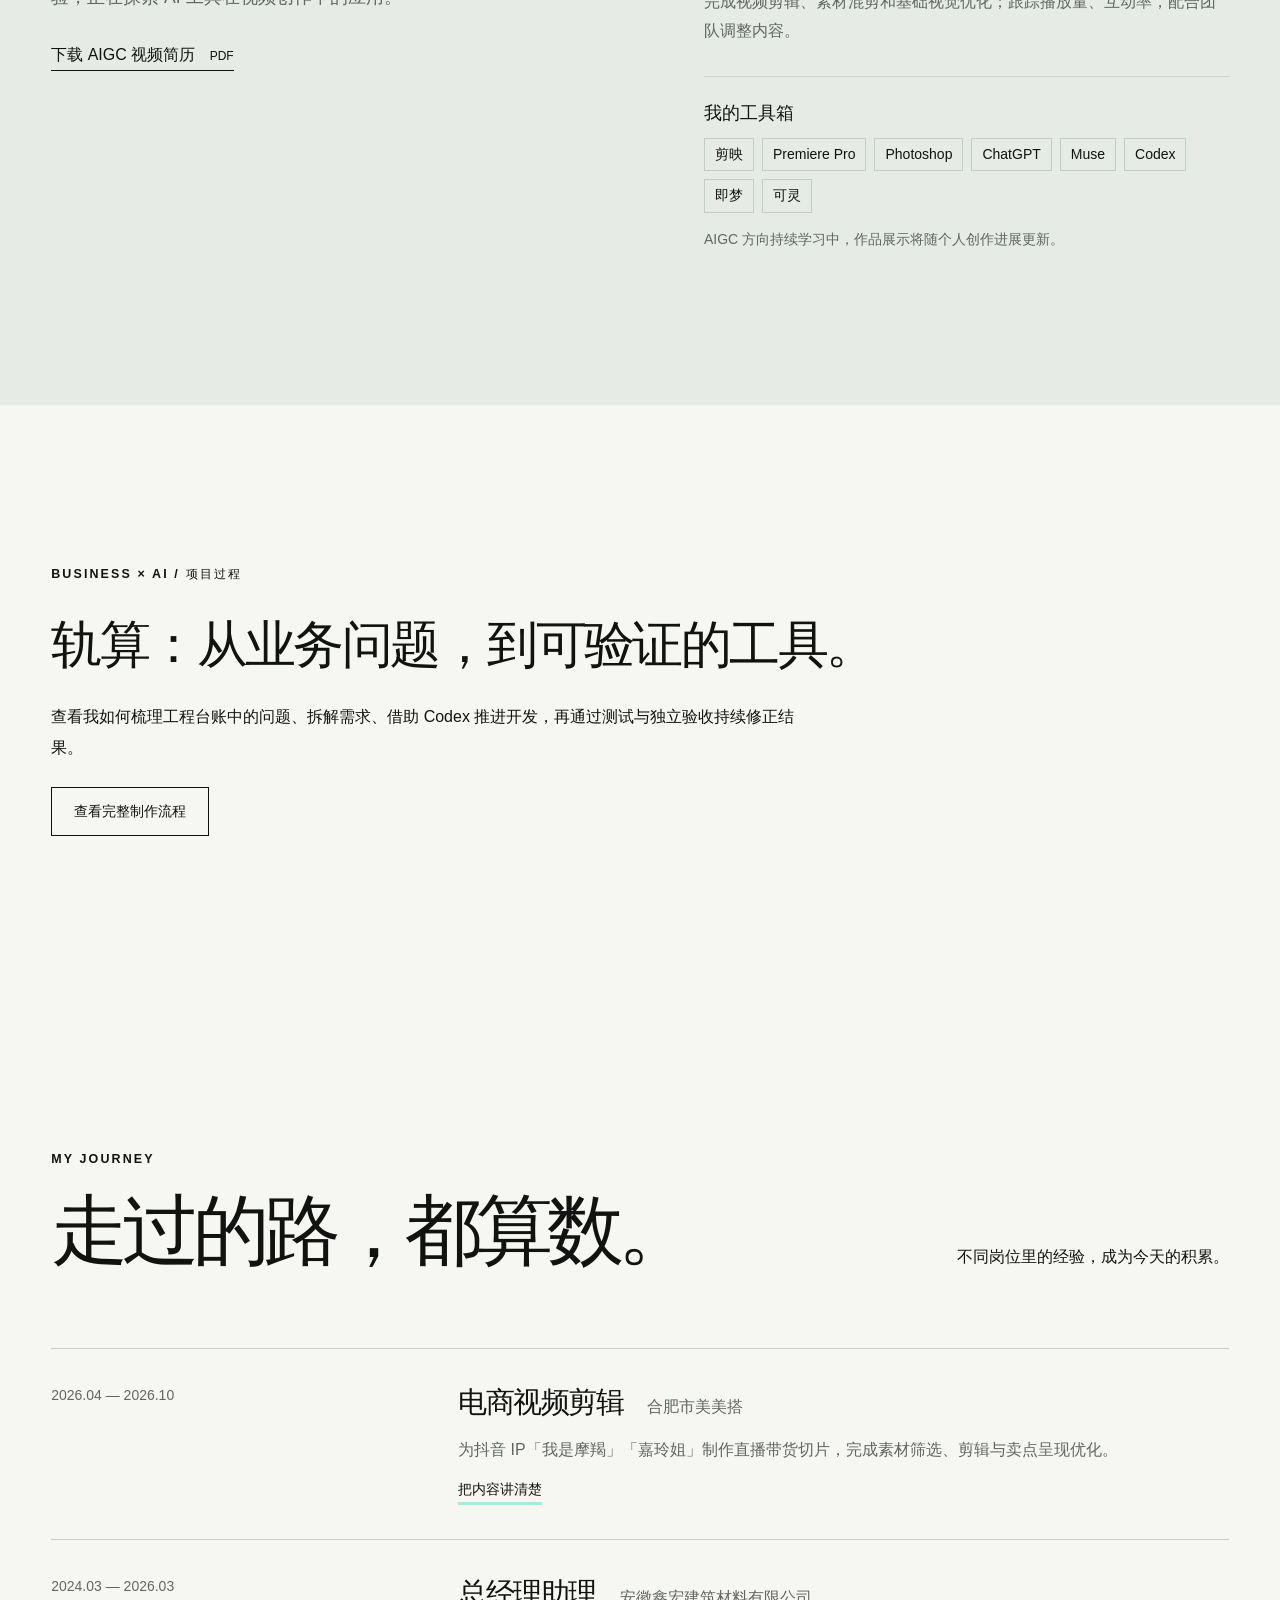
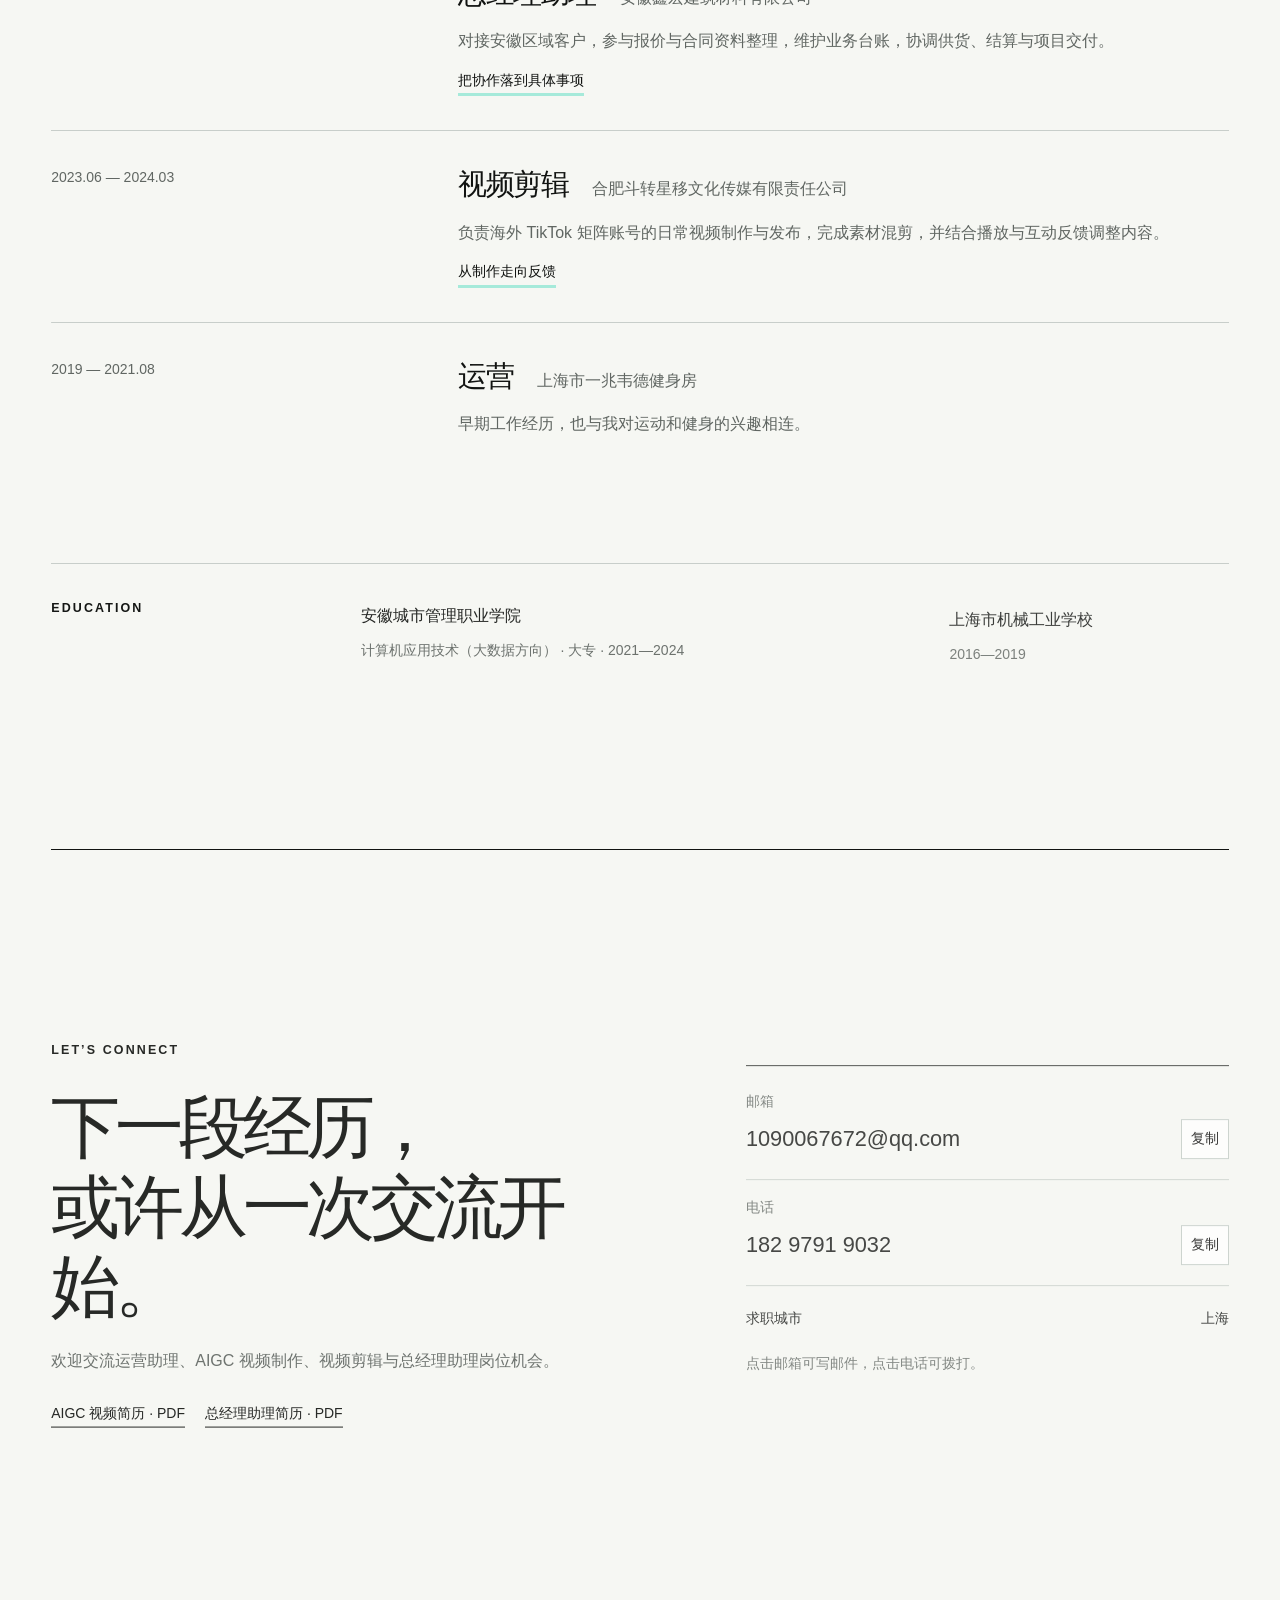
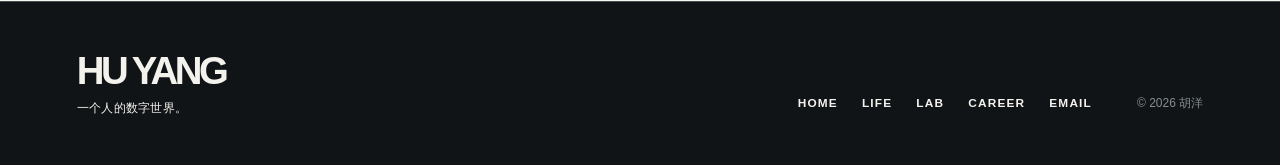
==== commit 0ee31721: "Remove car content and emphasize Muse and Codex" ====
--- a/career.html
+++ b/career.html
@@ -1,7 +1,7 @@
 <!doctype html><html lang="zh-CN"><head><meta charset="utf-8"><meta name="viewport" content="width=device-width, initial-scale=1"><title>求职｜胡洋 HU YANG</title><meta name="description" content="胡洋的求职主页：运营助理、AIGC 视频制作、视频剪辑与总经理助理能力，工作经历、简历下载和联系方式。"><meta name="theme-color" content="#ffffff"><meta property="og:title" content="求职｜胡洋 HU YANG"><meta property="og:description" content="胡洋的求职主页：运营助理、AIGC 视频制作、视频剪辑与总经理助理能力，工作经历、简历下载和联系方式。"><meta property="og:type" content="website"><link rel="icon" href="assets/favicon.svg" type="image/svg+xml"><link rel="stylesheet" href="style.css?v=color-portrait"><link rel="stylesheet" href="editorial.css?v=operations"><link rel="stylesheet" href="universe.css?v=3"><script src="assets/gsap.min.js" defer></script><script src="assets/ScrollTrigger.min.js" defer></script><script src="site.js?v=visual-2" defer></script><script src="motion.js?v=3" defer></script></head><body class="page-career"><div class="opening-curtain" aria-hidden="true"></div><a class="skip" href="#main">跳到正文</a><header class="site-header"><a class="brand" href="index.html" aria-label="胡洋，回到首页">HY<span>HU YANG / 胡洋</span></a><nav class="site-nav" aria-label="主导航"><a href="index.html" >HOME</a><a href="life.html" >LIFE</a><a href="lab.html" >LAB</a></nav><a class="career-access" href="career.html" aria-current="page">CAREER <span>↗</span></a></header><main id="main">
 <section class="wrap page-hero"><span class="eyebrow">CAREER / 求职</span><h1>CREATE.<br>COORDINATE<span class="mint">.</span></h1><div class="page-hero-bottom"><h2>让画面表达想法，<br>让协作推进事情。</h2><div><p>我正在上海寻找 运营助理、AIGC 视频制作、<br>视频剪辑与总经理助理岗位机会。</p><div class="career-hero-links"><a class="outline-link" href="operations.html">运营助理岗位材料</a><a class="outline-link" href="#contact">联系与简历</a></div></div></div></section>
 <section class="skills-section" id="skills"><div class="wrap section"><div class="section-heading"><div><span class="section-label">WHAT I BRING</span><h2>创作与协作，两种能力。</h2></div><p>选择你更关心的方向。</p></div><div class="tabs" role="tablist" aria-label="能力方向"><button id="creative-tab" class="tab" role="tab" aria-selected="true" aria-controls="creative-panel" tabindex="0">视频与 AIGC</button><button id="business-tab" class="tab" role="tab" aria-selected="false" aria-controls="business-panel" tabindex="-1">总经理助理</button></div>
-<div class="skill-panel" id="creative-panel" role="tabpanel" aria-labelledby="creative-tab" tabindex="0"><div class="panel-intro"><span class="pill">内容制作 / 创作探索</span><h3>让素材形成表达。</h3><p>有抖音直播带货切片与海外 TikTok 短视频制作经验，正在探索 AI 工具在视频创作中的应用。</p><a class="text-link" href="assets/huyang-aigc-resume.pdf" download="胡洋_AIGC视频制作_简历.pdf">下载 AIGC 视频简历 <span class="file-type">PDF</span></a></div><div class="skill-details"><article><h4>直播切片与短视频</h4><p>审看直播素材、筛选片段、完成剪辑。围绕商品卖点调整内容顺序与节奏。</p></article><article><h4>素材混剪与内容反馈</h4><p>完成视频剪辑、素材混剪和基础视觉优化；跟踪播放量、互动率，配合团队调整内容。</p></article><article><h4>我的工具箱</h4><div class="tags"><span>剪映</span><span>Premiere Pro</span><span>Photoshop</span><span>ChatGPT</span><span>Muse</span><span>即梦</span><span>可灵</span></div><p class="note">AIGC 方向持续学习中，作品展示将随个人创作进展更新。</p></article></div></div>
+<div class="skill-panel" id="creative-panel" role="tabpanel" aria-labelledby="creative-tab" tabindex="0"><div class="panel-intro"><span class="pill">内容制作 / 创作探索</span><h3>让素材形成表达。</h3><p>有抖音直播带货切片与海外 TikTok 短视频制作经验，正在探索 AI 工具在视频创作中的应用。</p><a class="text-link" href="assets/huyang-aigc-resume.pdf" download="胡洋_AIGC视频制作_简历.pdf">下载 AIGC 视频简历 <span class="file-type">PDF</span></a></div><div class="skill-details"><article><h4>直播切片与短视频</h4><p>审看直播素材、筛选片段、完成剪辑。围绕商品卖点调整内容顺序与节奏。</p></article><article><h4>素材混剪与内容反馈</h4><p>完成视频剪辑、素材混剪和基础视觉优化；跟踪播放量、互动率，配合团队调整内容。</p></article><article><h4>我的工具箱</h4><div class="tags"><span>剪映</span><span>Premiere Pro</span><span>Photoshop</span><span>ChatGPT</span><span>Muse</span><span>Codex</span><span>即梦</span><span>可灵</span></div><p class="note">AIGC 方向持续学习中，作品展示将随个人创作进展更新。</p></article></div></div>
 <div class="skill-panel" id="business-panel" role="tabpanel" aria-labelledby="business-tab" tabindex="0" hidden><div class="panel-intro"><span class="pill">商务支持 / 业务协调</span><h3>让事情有序推进。</h3><p>在安徽鑫宏担任总经理助理，参与客户跟进、商务支持、业务台账与项目交付协调。</p><a class="text-link" href="assets/huyang-assistant-resume.pdf" download="胡洋_总经理助理_简历.pdf">下载总经理助理简历 <span class="file-type">PDF</span></a></div><div class="skill-details"><article><h4>商务与客户跟进</h4><p>参与商务谈判，整理报价单与合同文件；跟进客户订单、对账结算及异常处理。</p></article><article><h4>内外协同与交付</h4><p>协调采购、物流与供应商，跟进区域供货和重点项目交付，配合出差及现场协调。</p></article><article><h4>数据与办公</h4><p>使用 Excel 常用函数和数据透视表，维护进出货台账、整理并分析业务数据。</p><div class="tags"><span>Excel</span><span>数据透视表</span><span>业务台账</span><span>合同资料</span><span>驾驶证</span></div></article></div></div>
 </div></section><section class="section wrap" aria-labelledby="railcost-case-title"><span class="section-label">BUSINESS × AI / 项目过程</span><h2 id="railcost-case-title" style="font-size:clamp(2rem,4vw,4rem);margin:24px 0">轨算：从业务问题，到可验证的工具。</h2><p style="max-width:760px;line-height:1.9">查看我如何梳理工程台账中的问题、拆解需求、借助 Codex 推进开发，再通过测试与独立验收持续修正结果。</p><a class="outline-link" href="railcost.html" style="display:inline-block;margin-top:24px">查看完整制作流程</a></section><section class="section wrap" id="journey"><div class="section-heading"><div><span class="section-label">MY JOURNEY</span><h2>走过的路，都算数。</h2></div><p>不同岗位里的经验，成为今天的积累。</p></div><div class="timeline">
 <article class="timeline-item"><div class="period">2026.04 — 2026.10</div><div><h3>电商视频剪辑 <span>合肥市美美搭</span></h3><p>为抖音 IP「我是摩羯」「嘉玲姐」制作直播带货切片，完成素材筛选、剪辑与卖点呈现优化。</p><span class="timeline-tag">把内容讲清楚</span></div></article>
--- a/universe.css
+++ b/universe.css
@@ -187,3 +187,6 @@
 .training-reel figcaption{display:flex;justify-content:space-between;gap:16px;border-top:1px solid #777e77;margin-top:18px;padding-top:12px;font-size:1rem}
 .training-reel figcaption span{color:#aeb6ae;font-size:.8rem;letter-spacing:.12em}
 @media(max-width:680px){.training-reels{grid-template-columns:1fr;gap:65px;margin-top:90px}.training-reel-portrait{width:min(80%,420px)}.training-reel figcaption{font-size:.9rem}}
+
+.moment-solo{display:block;width:min(620px,100%);margin-left:auto}
+.moment-solo .moment-photo img{height:auto;max-height:none}
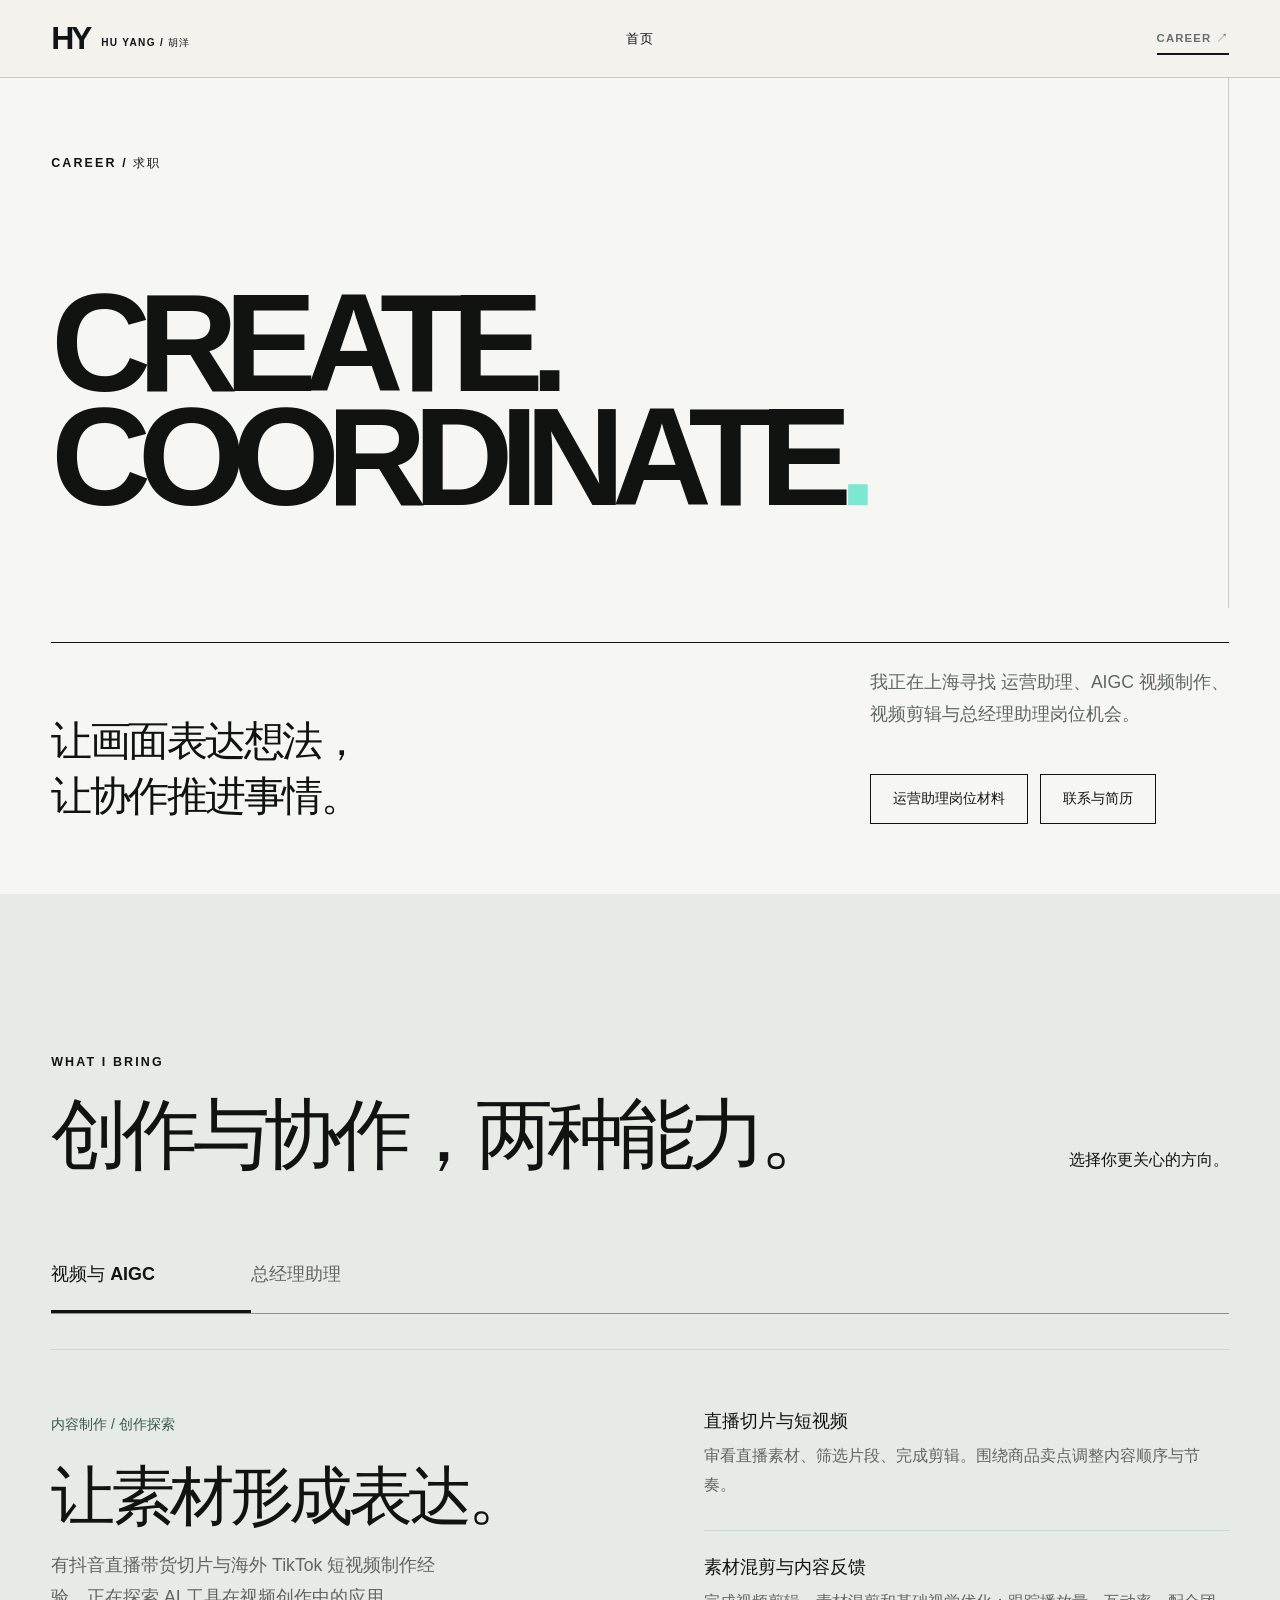
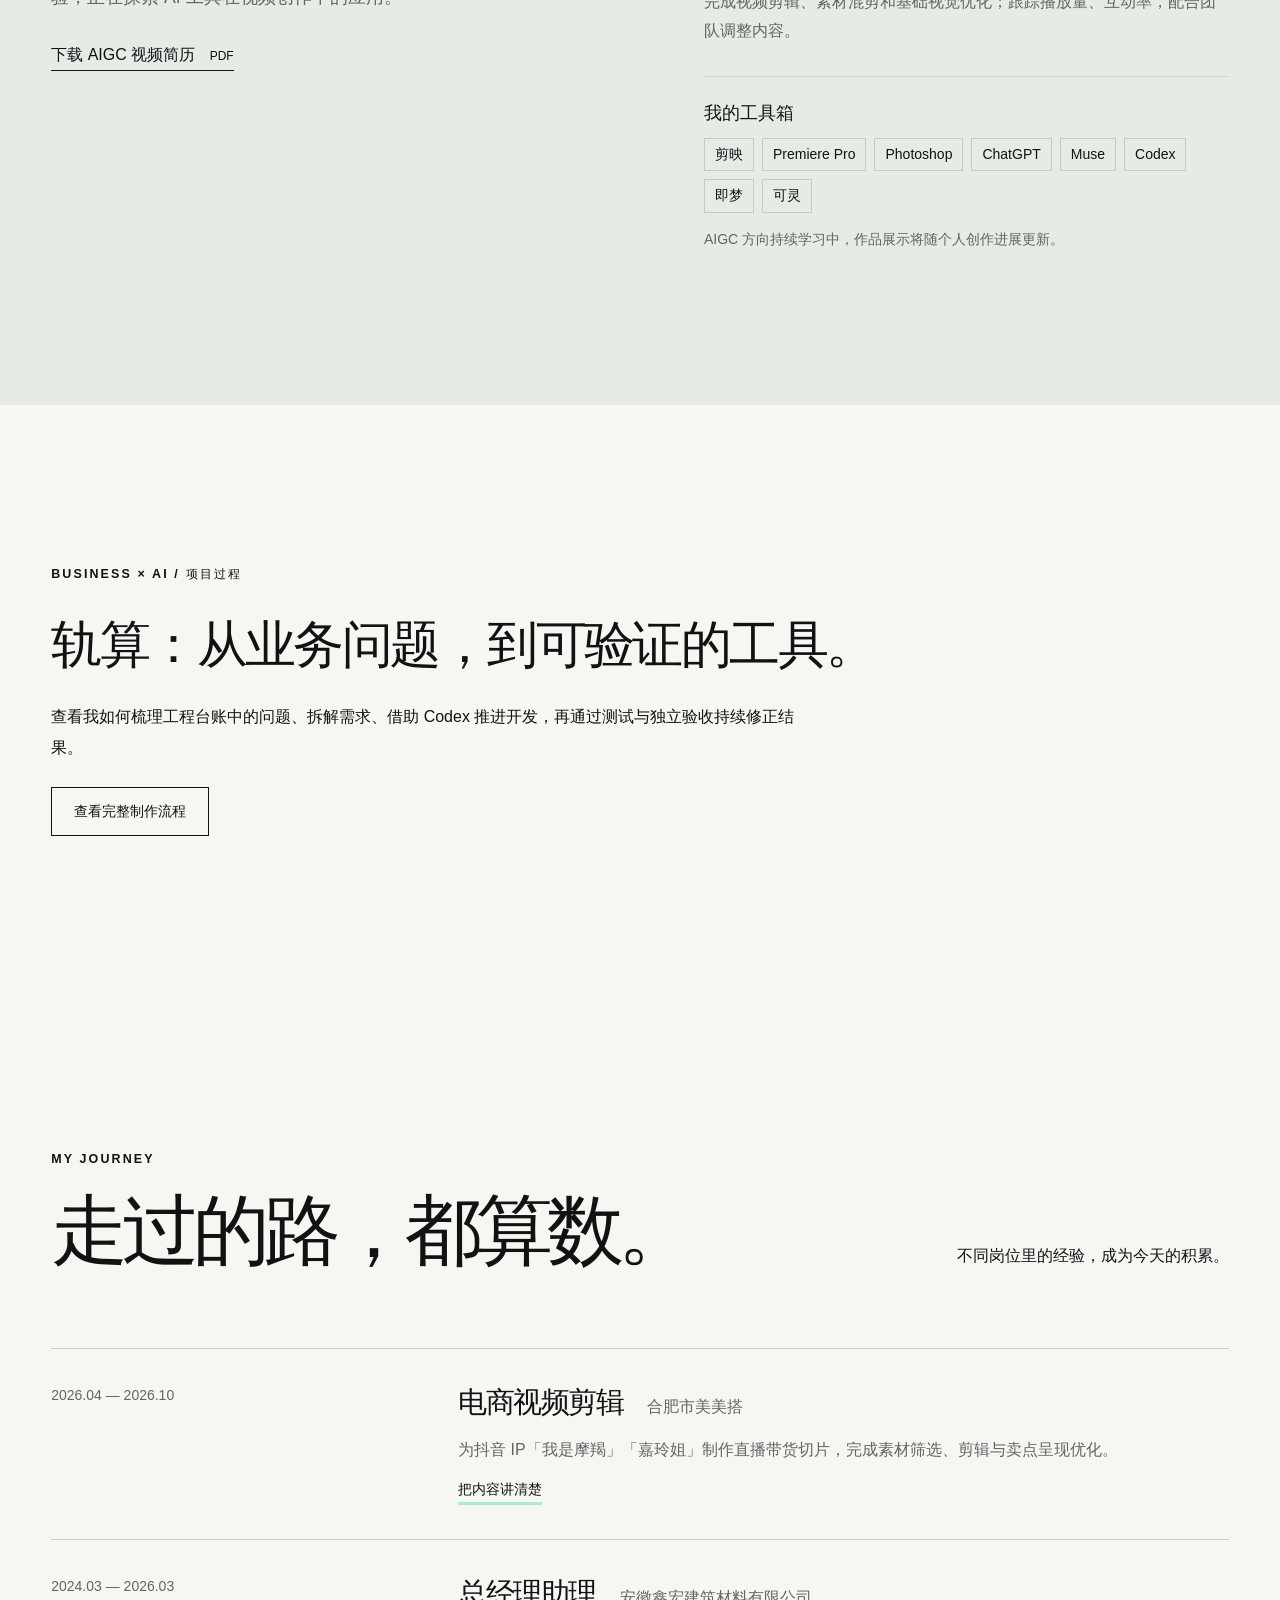
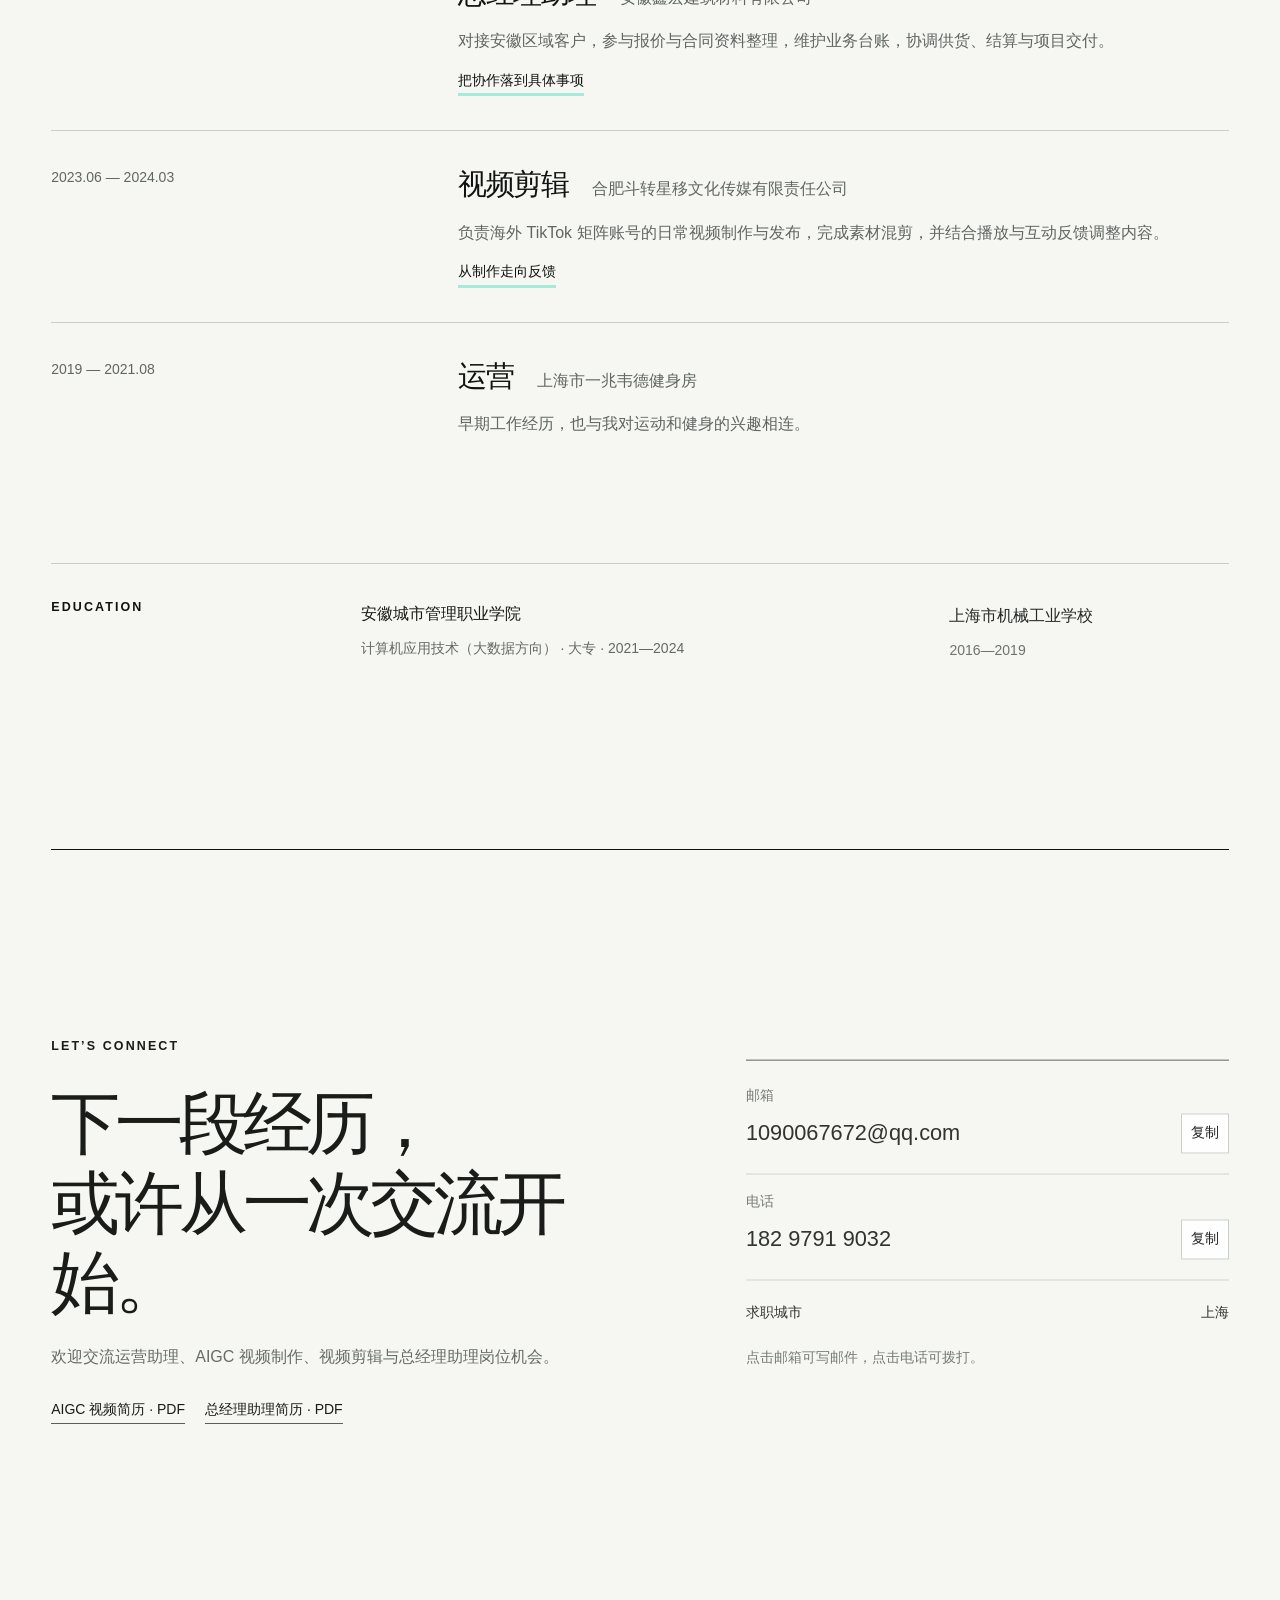
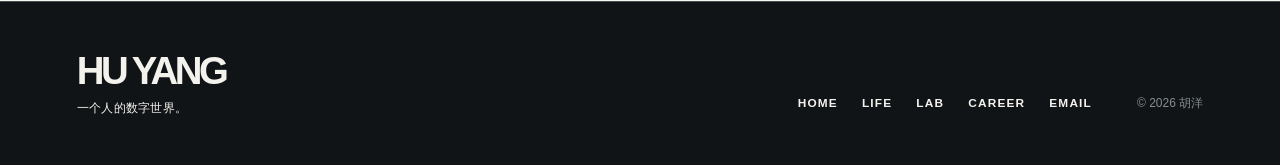
==== commit b6a9c534: "Simplify top navigation around homepage" ====
--- a/career.html
+++ b/career.html
@@ -1,4 +1,4 @@
-<!doctype html><html lang="zh-CN"><head><meta charset="utf-8"><meta name="viewport" content="width=device-width, initial-scale=1"><title>求职｜胡洋 HU YANG</title><meta name="description" content="胡洋的求职主页：运营助理、AIGC 视频制作、视频剪辑与总经理助理能力，工作经历、简历下载和联系方式。"><meta name="theme-color" content="#ffffff"><meta property="og:title" content="求职｜胡洋 HU YANG"><meta property="og:description" content="胡洋的求职主页：运营助理、AIGC 视频制作、视频剪辑与总经理助理能力，工作经历、简历下载和联系方式。"><meta property="og:type" content="website"><link rel="icon" href="assets/favicon.svg" type="image/svg+xml"><link rel="stylesheet" href="style.css?v=color-portrait"><link rel="stylesheet" href="editorial.css?v=operations"><link rel="stylesheet" href="universe.css?v=3"><script src="assets/gsap.min.js" defer></script><script src="assets/ScrollTrigger.min.js" defer></script><script src="site.js?v=visual-2" defer></script><script src="motion.js?v=3" defer></script></head><body class="page-career"><div class="opening-curtain" aria-hidden="true"></div><a class="skip" href="#main">跳到正文</a><header class="site-header"><a class="brand" href="index.html" aria-label="胡洋，回到首页">HY<span>HU YANG / 胡洋</span></a><nav class="site-nav" aria-label="主导航"><a href="index.html" >HOME</a><a href="life.html" >LIFE</a><a href="lab.html" >LAB</a></nav><a class="career-access" href="career.html" aria-current="page">CAREER <span>↗</span></a></header><main id="main">
+<!doctype html><html lang="zh-CN"><head><meta charset="utf-8"><meta name="viewport" content="width=device-width, initial-scale=1"><title>求职｜胡洋 HU YANG</title><meta name="description" content="胡洋的求职主页：运营助理、AIGC 视频制作、视频剪辑与总经理助理能力，工作经历、简历下载和联系方式。"><meta name="theme-color" content="#ffffff"><meta property="og:title" content="求职｜胡洋 HU YANG"><meta property="og:description" content="胡洋的求职主页：运营助理、AIGC 视频制作、视频剪辑与总经理助理能力，工作经历、简历下载和联系方式。"><meta property="og:type" content="website"><link rel="icon" href="assets/favicon.svg" type="image/svg+xml"><link rel="stylesheet" href="style.css?v=color-portrait"><link rel="stylesheet" href="editorial.css?v=operations"><link rel="stylesheet" href="universe.css?v=3"><script src="assets/gsap.min.js" defer></script><script src="assets/ScrollTrigger.min.js" defer></script><script src="site.js?v=visual-2" defer></script><script src="motion.js?v=3" defer></script></head><body class="page-career"><div class="opening-curtain" aria-hidden="true"></div><a class="skip" href="#main">跳到正文</a><header class="site-header"><a class="brand" href="index.html" aria-label="胡洋，回到首页">HY<span>HU YANG / 胡洋</span></a><nav class="site-nav" aria-label="主导航"><a href="index.html">首页</a></nav><a class="career-access" href="career.html" aria-current="page">CAREER <span>↗</span></a></header><main id="main">
 <section class="wrap page-hero"><span class="eyebrow">CAREER / 求职</span><h1>CREATE.<br>COORDINATE<span class="mint">.</span></h1><div class="page-hero-bottom"><h2>让画面表达想法，<br>让协作推进事情。</h2><div><p>我正在上海寻找 运营助理、AIGC 视频制作、<br>视频剪辑与总经理助理岗位机会。</p><div class="career-hero-links"><a class="outline-link" href="operations.html">运营助理岗位材料</a><a class="outline-link" href="#contact">联系与简历</a></div></div></div></section>
 <section class="skills-section" id="skills"><div class="wrap section"><div class="section-heading"><div><span class="section-label">WHAT I BRING</span><h2>创作与协作，两种能力。</h2></div><p>选择你更关心的方向。</p></div><div class="tabs" role="tablist" aria-label="能力方向"><button id="creative-tab" class="tab" role="tab" aria-selected="true" aria-controls="creative-panel" tabindex="0">视频与 AIGC</button><button id="business-tab" class="tab" role="tab" aria-selected="false" aria-controls="business-panel" tabindex="-1">总经理助理</button></div>
 <div class="skill-panel" id="creative-panel" role="tabpanel" aria-labelledby="creative-tab" tabindex="0"><div class="panel-intro"><span class="pill">内容制作 / 创作探索</span><h3>让素材形成表达。</h3><p>有抖音直播带货切片与海外 TikTok 短视频制作经验，正在探索 AI 工具在视频创作中的应用。</p><a class="text-link" href="assets/huyang-aigc-resume.pdf" download="胡洋_AIGC视频制作_简历.pdf">下载 AIGC 视频简历 <span class="file-type">PDF</span></a></div><div class="skill-details"><article><h4>直播切片与短视频</h4><p>审看直播素材、筛选片段、完成剪辑。围绕商品卖点调整内容顺序与节奏。</p></article><article><h4>素材混剪与内容反馈</h4><p>完成视频剪辑、素材混剪和基础视觉优化；跟踪播放量、互动率，配合团队调整内容。</p></article><article><h4>我的工具箱</h4><div class="tags"><span>剪映</span><span>Premiere Pro</span><span>Photoshop</span><span>ChatGPT</span><span>Muse</span><span>Codex</span><span>即梦</span><span>可灵</span></div><p class="note">AIGC 方向持续学习中，作品展示将随个人创作进展更新。</p></article></div></div>
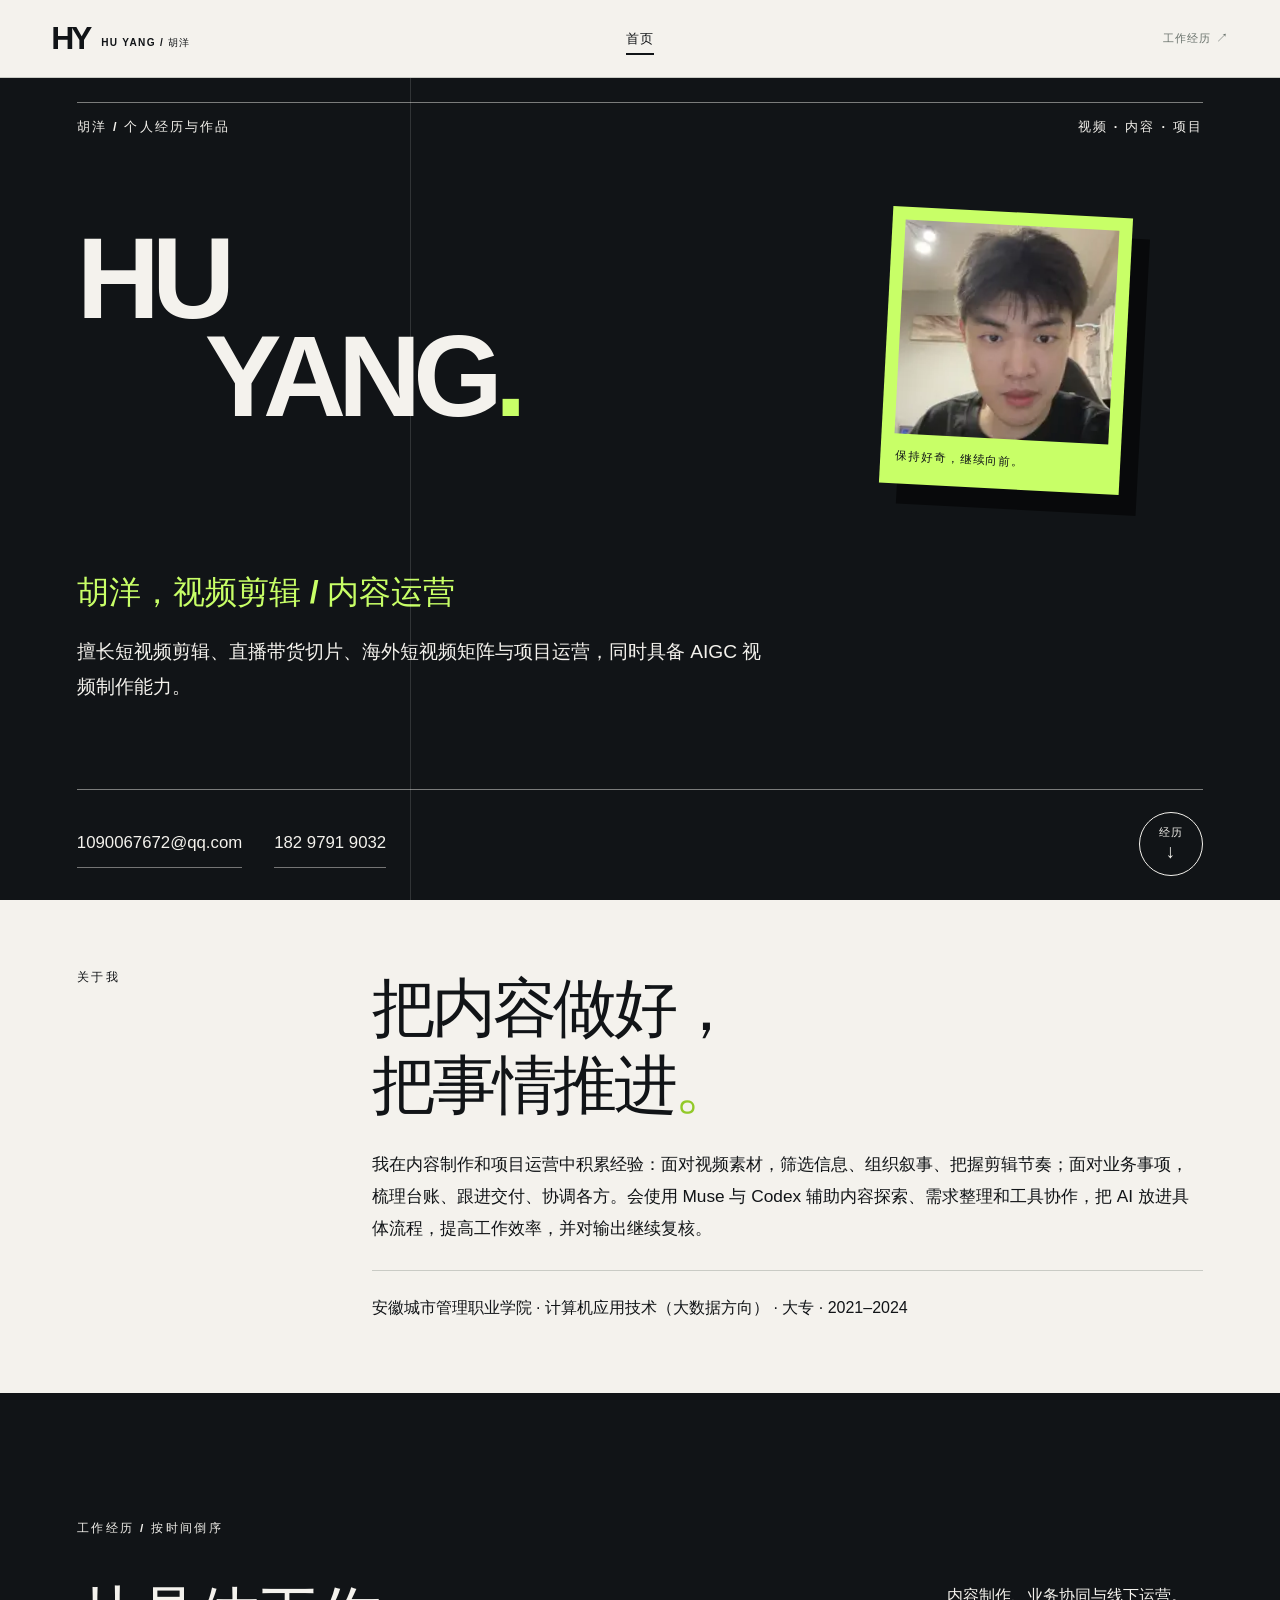
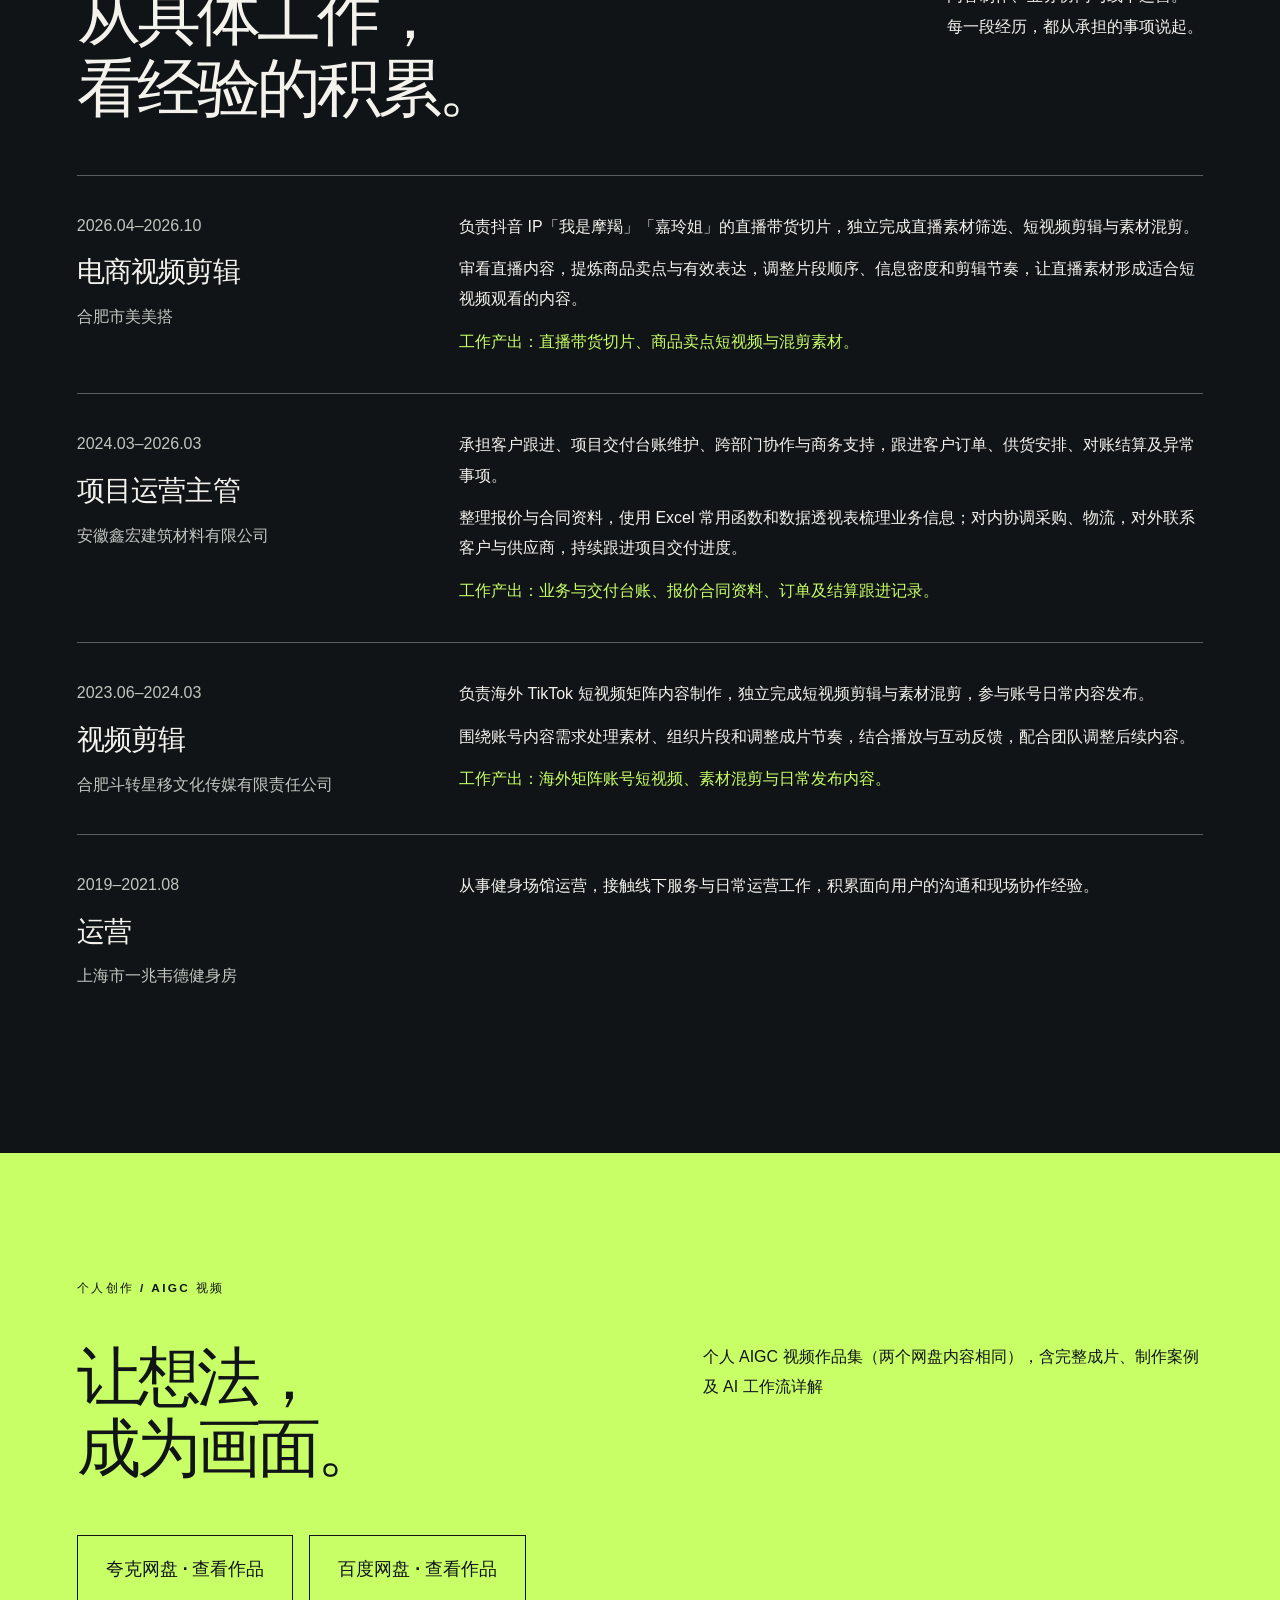
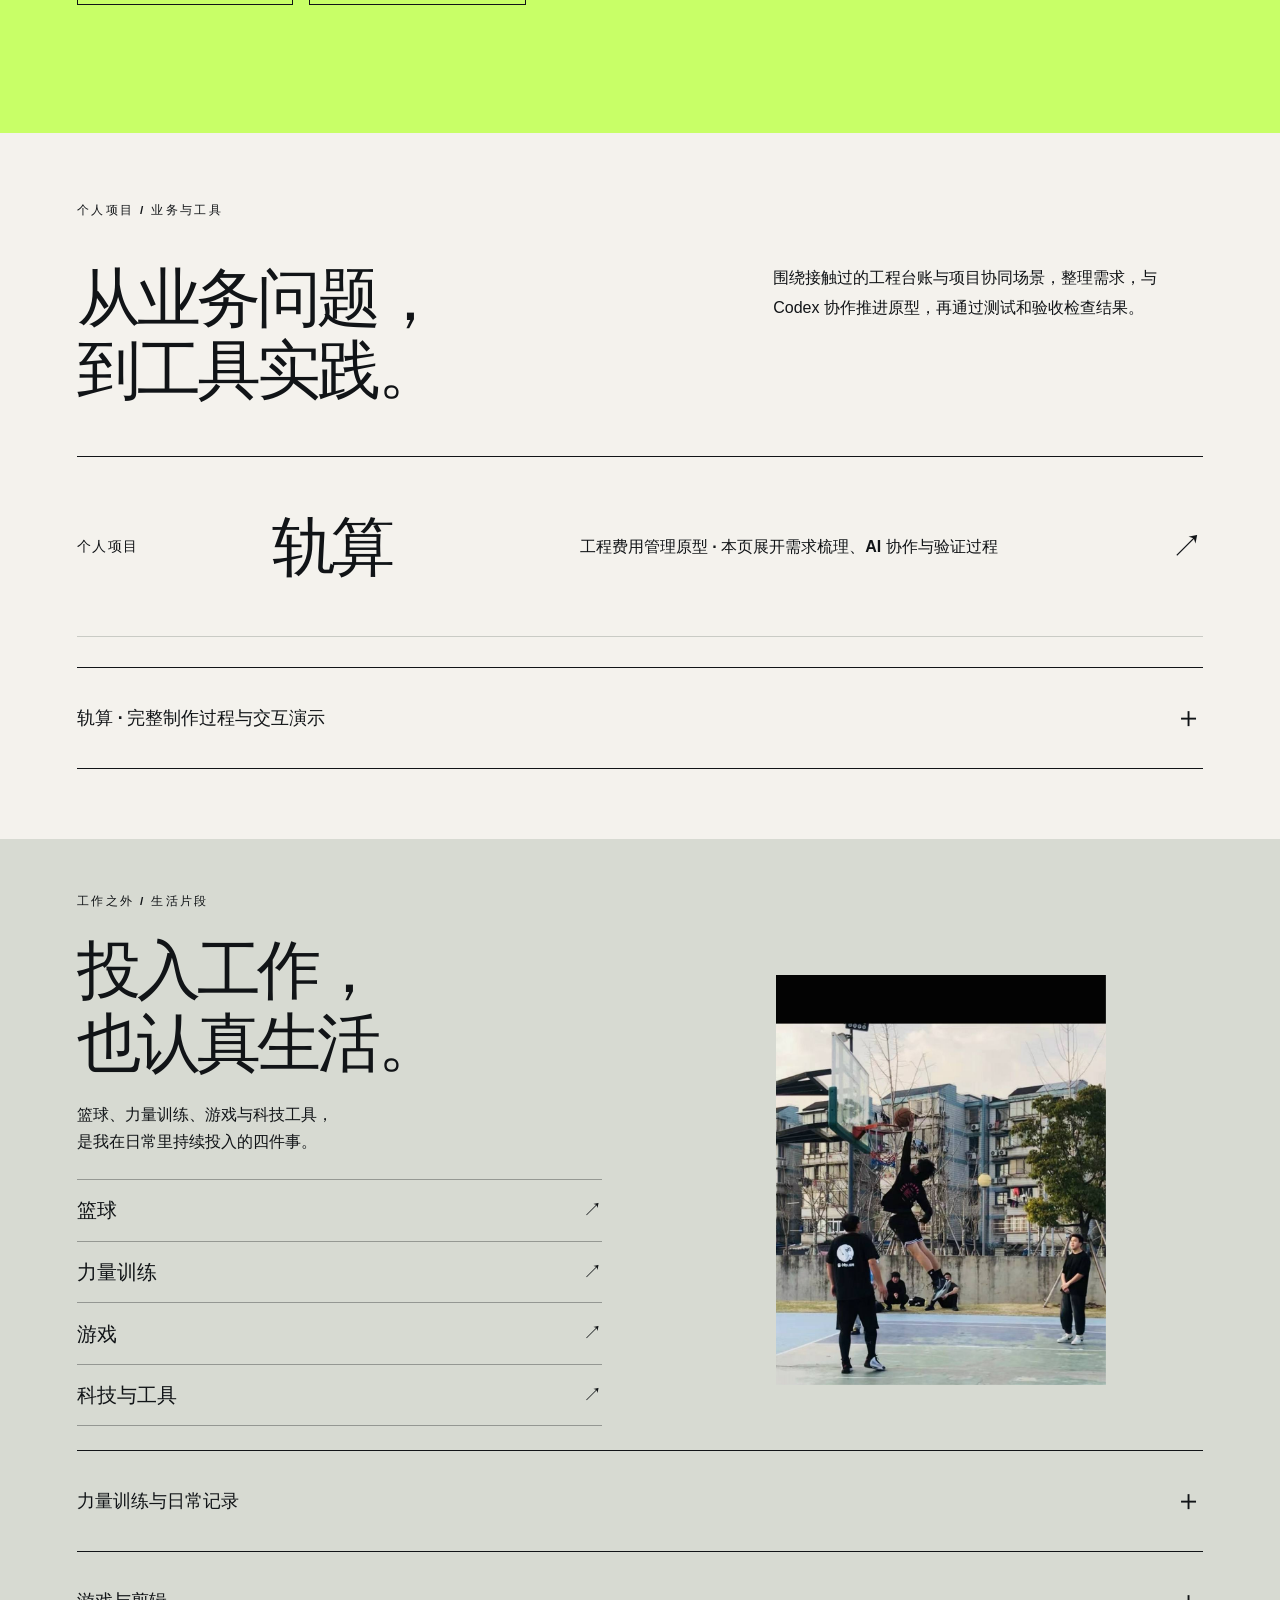
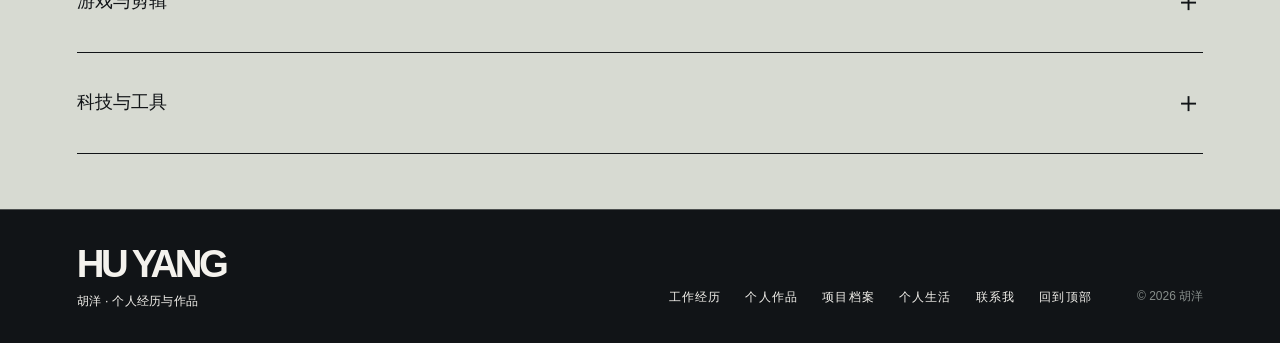
==== commit 8e1c43f7: "Consolidate portfolio, project process and life content into homepage" ====
--- a/career.html
+++ b/career.html
@@ -1,11 +1 @@
-<!doctype html><html lang="zh-CN"><head><meta charset="utf-8"><meta name="viewport" content="width=device-width, initial-scale=1"><title>求职｜胡洋 HU YANG</title><meta name="description" content="胡洋的求职主页：运营助理、AIGC 视频制作、视频剪辑与总经理助理能力，工作经历、简历下载和联系方式。"><meta name="theme-color" content="#ffffff"><meta property="og:title" content="求职｜胡洋 HU YANG"><meta property="og:description" content="胡洋的求职主页：运营助理、AIGC 视频制作、视频剪辑与总经理助理能力，工作经历、简历下载和联系方式。"><meta property="og:type" content="website"><link rel="icon" href="assets/favicon.svg" type="image/svg+xml"><link rel="stylesheet" href="style.css?v=color-portrait"><link rel="stylesheet" href="editorial.css?v=operations"><link rel="stylesheet" href="universe.css?v=3"><script src="assets/gsap.min.js" defer></script><script src="assets/ScrollTrigger.min.js" defer></script><script src="site.js?v=visual-2" defer></script><script src="motion.js?v=3" defer></script></head><body class="page-career"><div class="opening-curtain" aria-hidden="true"></div><a class="skip" href="#main">跳到正文</a><header class="site-header"><a class="brand" href="index.html" aria-label="胡洋，回到首页">HY<span>HU YANG / 胡洋</span></a><nav class="site-nav" aria-label="主导航"><a href="index.html">首页</a></nav><a class="career-access" href="career.html" aria-current="page">CAREER <span>↗</span></a></header><main id="main">
-<section class="wrap page-hero"><span class="eyebrow">CAREER / 求职</span><h1>CREATE.<br>COORDINATE<span class="mint">.</span></h1><div class="page-hero-bottom"><h2>让画面表达想法，<br>让协作推进事情。</h2><div><p>我正在上海寻找 运营助理、AIGC 视频制作、<br>视频剪辑与总经理助理岗位机会。</p><div class="career-hero-links"><a class="outline-link" href="operations.html">运营助理岗位材料</a><a class="outline-link" href="#contact">联系与简历</a></div></div></div></section>
-<section class="skills-section" id="skills"><div class="wrap section"><div class="section-heading"><div><span class="section-label">WHAT I BRING</span><h2>创作与协作，两种能力。</h2></div><p>选择你更关心的方向。</p></div><div class="tabs" role="tablist" aria-label="能力方向"><button id="creative-tab" class="tab" role="tab" aria-selected="true" aria-controls="creative-panel" tabindex="0">视频与 AIGC</button><button id="business-tab" class="tab" role="tab" aria-selected="false" aria-controls="business-panel" tabindex="-1">总经理助理</button></div>
-<div class="skill-panel" id="creative-panel" role="tabpanel" aria-labelledby="creative-tab" tabindex="0"><div class="panel-intro"><span class="pill">内容制作 / 创作探索</span><h3>让素材形成表达。</h3><p>有抖音直播带货切片与海外 TikTok 短视频制作经验，正在探索 AI 工具在视频创作中的应用。</p><a class="text-link" href="assets/huyang-aigc-resume.pdf" download="胡洋_AIGC视频制作_简历.pdf">下载 AIGC 视频简历 <span class="file-type">PDF</span></a></div><div class="skill-details"><article><h4>直播切片与短视频</h4><p>审看直播素材、筛选片段、完成剪辑。围绕商品卖点调整内容顺序与节奏。</p></article><article><h4>素材混剪与内容反馈</h4><p>完成视频剪辑、素材混剪和基础视觉优化；跟踪播放量、互动率，配合团队调整内容。</p></article><article><h4>我的工具箱</h4><div class="tags"><span>剪映</span><span>Premiere Pro</span><span>Photoshop</span><span>ChatGPT</span><span>Muse</span><span>Codex</span><span>即梦</span><span>可灵</span></div><p class="note">AIGC 方向持续学习中，作品展示将随个人创作进展更新。</p></article></div></div>
-<div class="skill-panel" id="business-panel" role="tabpanel" aria-labelledby="business-tab" tabindex="0" hidden><div class="panel-intro"><span class="pill">商务支持 / 业务协调</span><h3>让事情有序推进。</h3><p>在安徽鑫宏担任总经理助理，参与客户跟进、商务支持、业务台账与项目交付协调。</p><a class="text-link" href="assets/huyang-assistant-resume.pdf" download="胡洋_总经理助理_简历.pdf">下载总经理助理简历 <span class="file-type">PDF</span></a></div><div class="skill-details"><article><h4>商务与客户跟进</h4><p>参与商务谈判，整理报价单与合同文件；跟进客户订单、对账结算及异常处理。</p></article><article><h4>内外协同与交付</h4><p>协调采购、物流与供应商，跟进区域供货和重点项目交付，配合出差及现场协调。</p></article><article><h4>数据与办公</h4><p>使用 Excel 常用函数和数据透视表，维护进出货台账、整理并分析业务数据。</p><div class="tags"><span>Excel</span><span>数据透视表</span><span>业务台账</span><span>合同资料</span><span>驾驶证</span></div></article></div></div>
-</div></section><section class="section wrap" aria-labelledby="railcost-case-title"><span class="section-label">BUSINESS × AI / 项目过程</span><h2 id="railcost-case-title" style="font-size:clamp(2rem,4vw,4rem);margin:24px 0">轨算：从业务问题，到可验证的工具。</h2><p style="max-width:760px;line-height:1.9">查看我如何梳理工程台账中的问题、拆解需求、借助 Codex 推进开发，再通过测试与独立验收持续修正结果。</p><a class="outline-link" href="railcost.html" style="display:inline-block;margin-top:24px">查看完整制作流程</a></section><section class="section wrap" id="journey"><div class="section-heading"><div><span class="section-label">MY JOURNEY</span><h2>走过的路，都算数。</h2></div><p>不同岗位里的经验，成为今天的积累。</p></div><div class="timeline">
-<article class="timeline-item"><div class="period">2026.04 — 2026.10</div><div><h3>电商视频剪辑 <span>合肥市美美搭</span></h3><p>为抖音 IP「我是摩羯」「嘉玲姐」制作直播带货切片，完成素材筛选、剪辑与卖点呈现优化。</p><span class="timeline-tag">把内容讲清楚</span></div></article>
-<article class="timeline-item"><div class="period">2024.03 — 2026.03</div><div><h3>总经理助理 <span>安徽鑫宏建筑材料有限公司</span></h3><p>对接安徽区域客户，参与报价与合同资料整理，维护业务台账，协调供货、结算与项目交付。</p><span class="timeline-tag">把协作落到具体事项</span></div></article>
-<article class="timeline-item"><div class="period">2023.06 — 2024.03</div><div><h3>视频剪辑 <span>合肥斗转星移文化传媒有限责任公司</span></h3><p>负责海外 TikTok 矩阵账号的日常视频制作与发布，完成素材混剪，并结合播放与互动反馈调整内容。</p><span class="timeline-tag">从制作走向反馈</span></div></article>
-<article class="timeline-item"><div class="period">2019 — 2021.08</div><div><h3>运营 <span>上海市一兆韦德健身房</span></h3><p>早期工作经历，也与我对运动和健身的兴趣相连。</p></div></article>
-</div><div class="education"><span class="section-label">EDUCATION</span><div><strong>安徽城市管理职业学院</strong><p>计算机应用技术（大数据方向） · 大专 · 2021—2024</p></div><div><strong>上海市机械工业学校</strong><p>2016—2019</p></div></div></section><section class="section wrap contact" id="contact"><div><span class="section-label">LET’S CONNECT</span><h2>下一段经历，<br>或许从一次交流开始。</h2><p>欢迎交流运营助理、AIGC 视频制作、视频剪辑与总经理助理岗位机会。</p><div class="download-links"><a href="assets/huyang-aigc-resume.pdf" download="胡洋_AIGC视频制作_简历.pdf">AIGC 视频简历 · PDF</a><a href="assets/huyang-assistant-resume.pdf" download="胡洋_总经理助理_简历.pdf">总经理助理简历 · PDF</a></div></div><div class="contact-card"><div class="contact-row"><span>邮箱</span><a href="mailto:1090067672@qq.com">1090067672@qq.com</a><button class="copy" data-copy="1090067672@qq.com" aria-label="复制邮箱">复制</button></div><div class="contact-row"><span>电话</span><a href="tel:+8618297919032">182 9791 9032</a><button class="copy" data-copy="18297919032" aria-label="复制手机号">复制</button></div><div class="contact-location"><span>求职城市</span><strong>上海</strong></div><p class="contact-hint">点击邮箱可写邮件，点击电话可拨打。</p><p id="copy-status" role="status" aria-live="polite"></p></div></section></main><footer class="universe-footer"><a class="footer-logo" href="index.html">HU YANG<span>一个人的数字世界。</span></a><nav aria-label="页脚导航"><a href="index.html">HOME</a><a href="life.html">LIFE</a><a href="lab.html">LAB</a><a href="career.html">CAREER</a><a href="mailto:1090067672@qq.com">EMAIL</a></nav><small>© 2026 胡洋</small></footer></body></html>+<!doctype html><html lang="zh-CN"><head><meta charset="utf-8"><meta name="viewport" content="width=device-width,initial-scale=1"><title>胡洋 · 个人网站</title><link rel="canonical" href="https://2y-hy.github.io/index.html#journey"><meta http-equiv="refresh" content="0;url=index.html#journey"><script>const section=location.hash.slice(1);const mapping={explorations:'experiments',explore:'moments',skills:'journey'};location.replace('index.html#'+(mapping[section]||section||'journey'));</script></head><body><a href="index.html#journey">返回胡洋的个人网站</a></body></html>
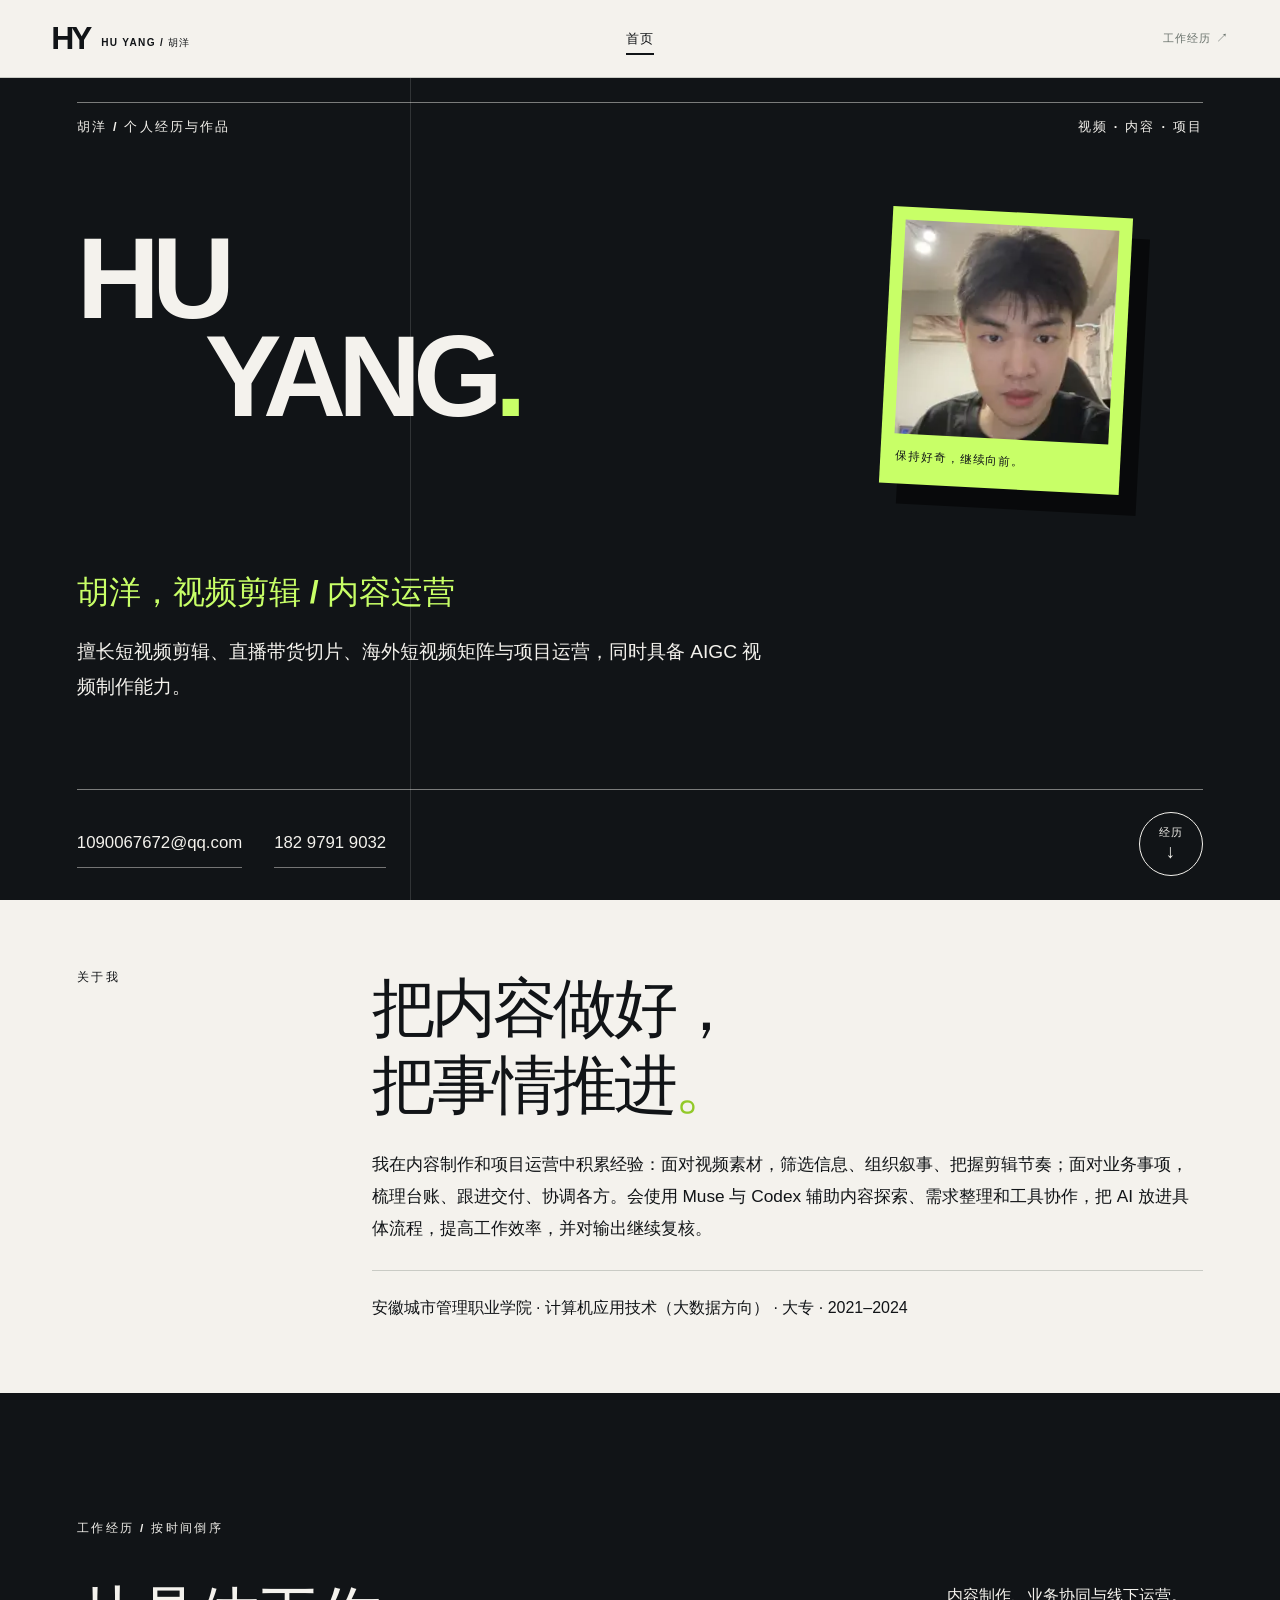
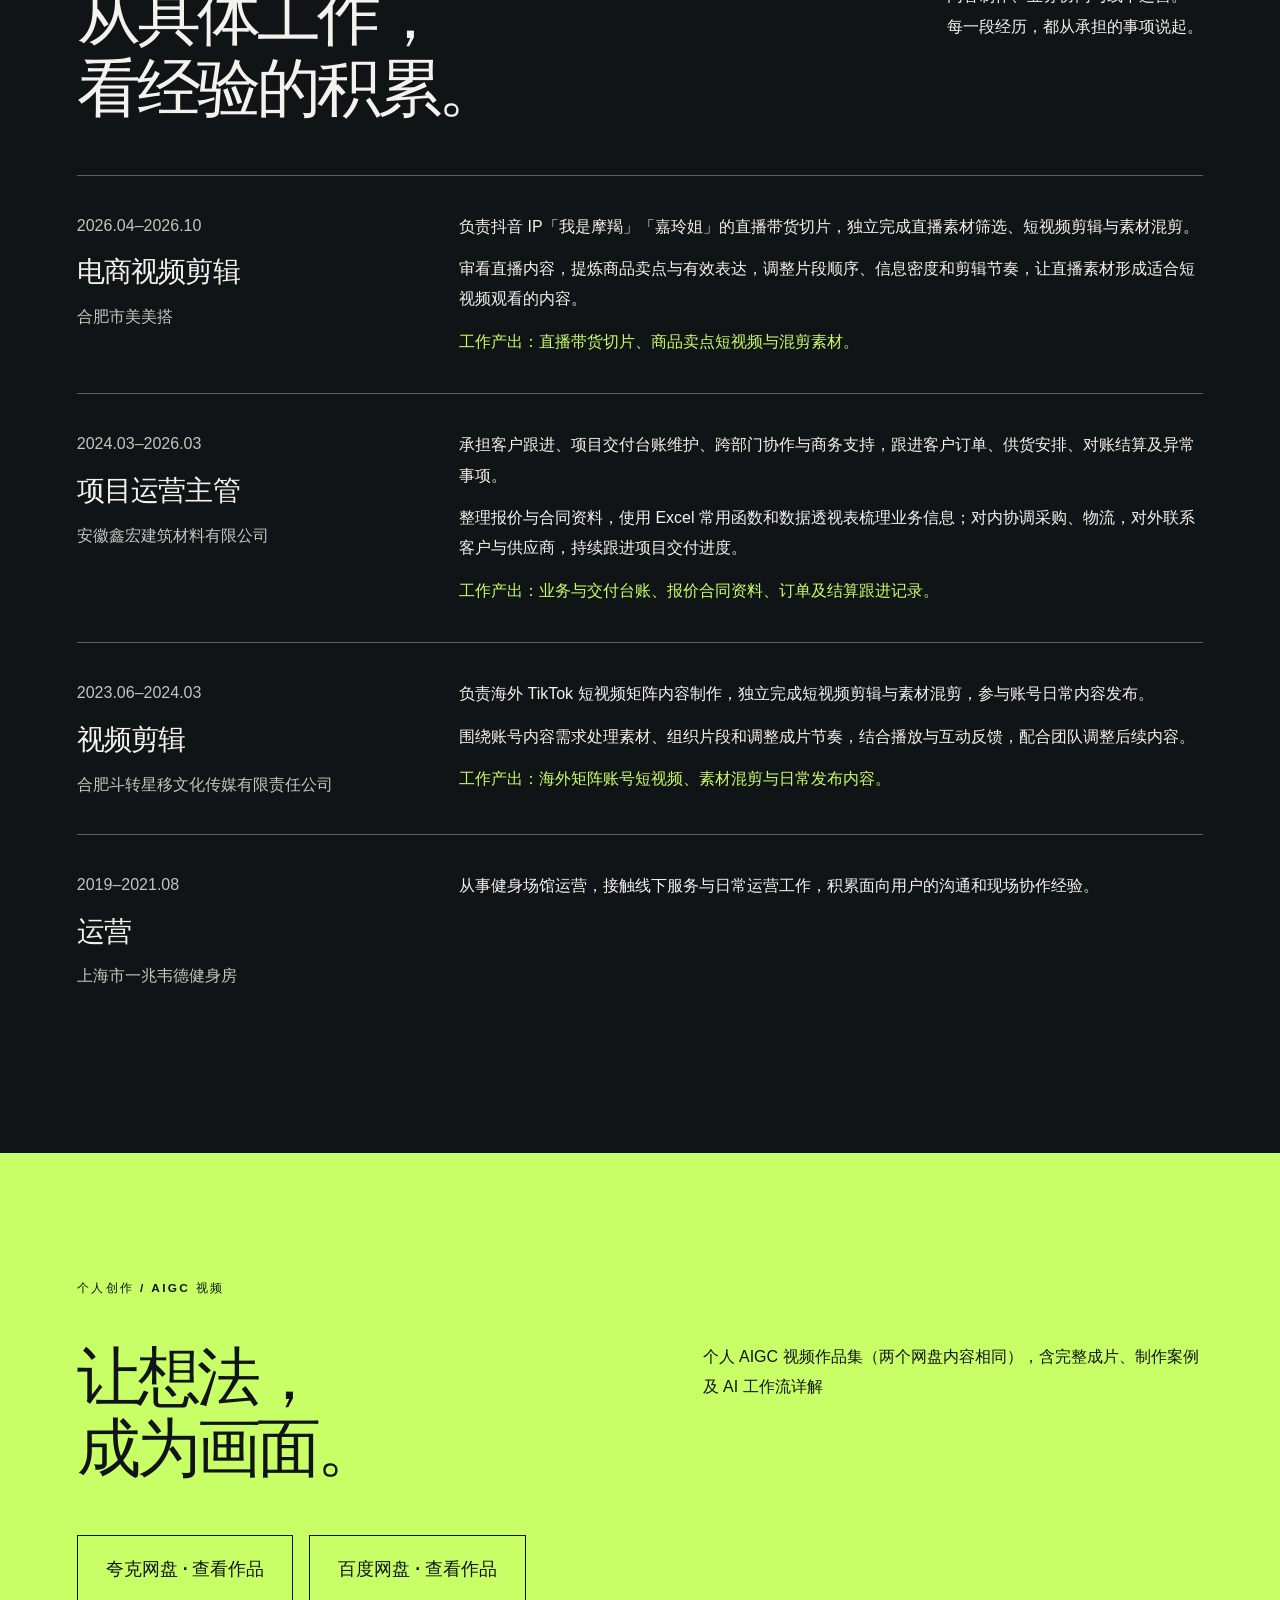
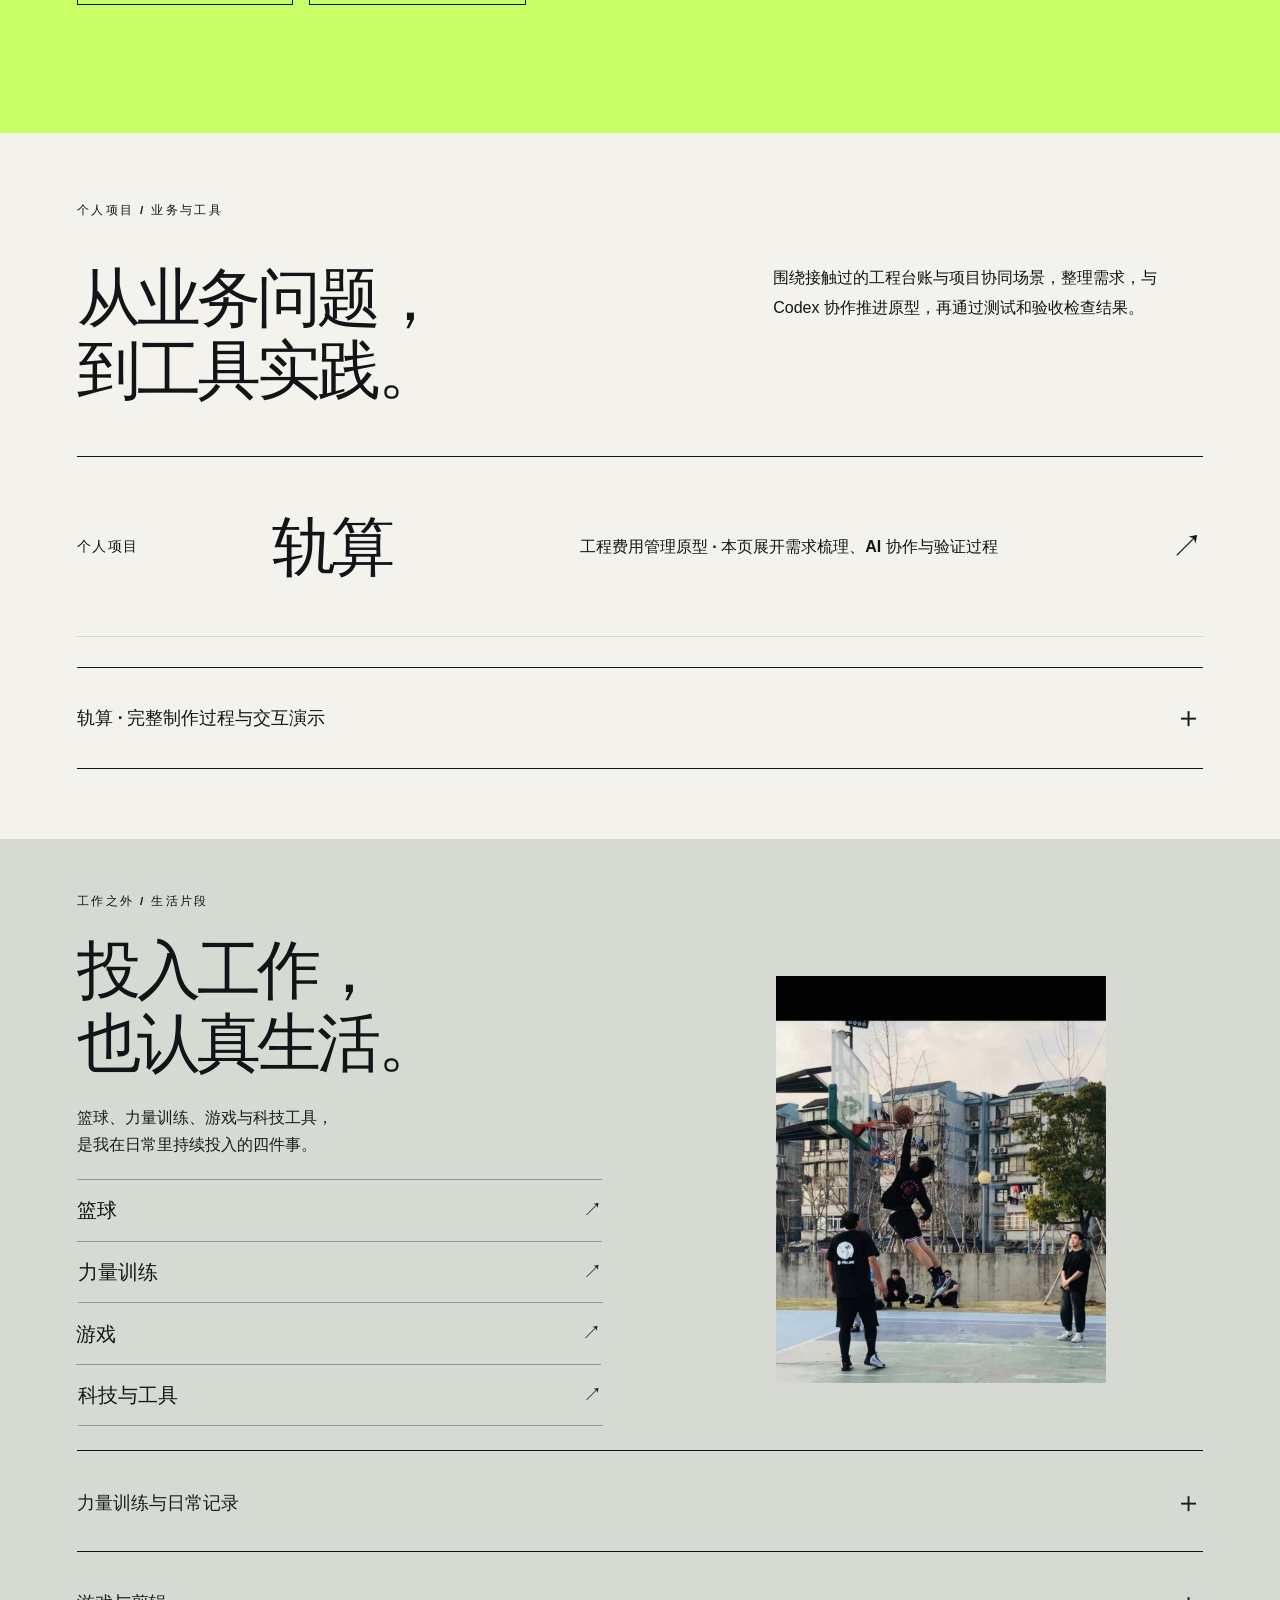
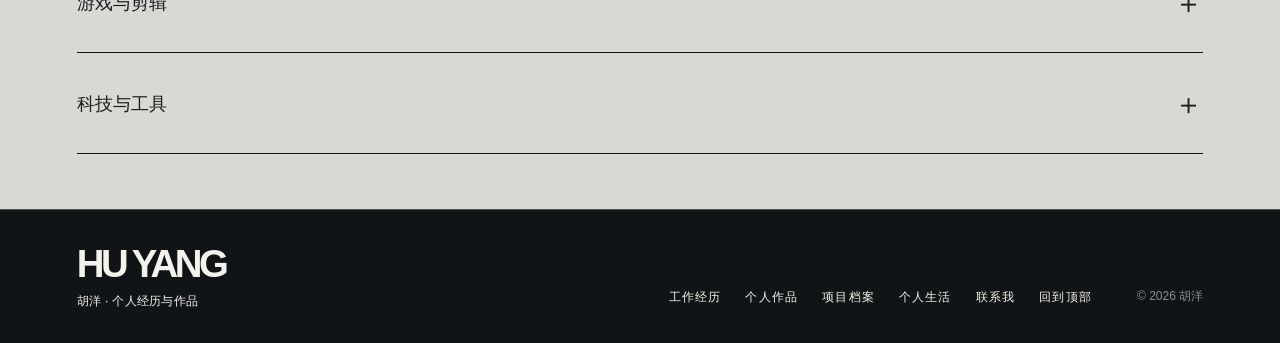
==== commit 404360d8: "Load consolidated homepage when following legacy links" ====
--- a/career.html
+++ b/career.html
@@ -1 +1 @@
-<!doctype html><html lang="zh-CN"><head><meta charset="utf-8"><meta name="viewport" content="width=device-width,initial-scale=1"><title>胡洋 · 个人网站</title><link rel="canonical" href="https://2y-hy.github.io/index.html#journey"><meta http-equiv="refresh" content="0;url=index.html#journey"><script>const section=location.hash.slice(1);const mapping={explorations:'experiments',explore:'moments',skills:'journey'};location.replace('index.html#'+(mapping[section]||section||'journey'));</script></head><body><a href="index.html#journey">返回胡洋的个人网站</a></body></html>+<!doctype html><html lang="zh-CN"><head><meta charset="utf-8"><meta name="viewport" content="width=device-width,initial-scale=1"><title>胡洋 · 个人网站</title><link rel="canonical" href="https://2y-hy.github.io/index.html?v=single-home#journey"><meta http-equiv="refresh" content="0;url=index.html?v=single-home#journey"><script>const section=location.hash.slice(1);const mapping={explorations:'experiments',explore:'moments',skills:'journey'};location.replace('index.html?v=single-home#'+(mapping[section]||section||'journey'));</script></head><body><a href="index.html?v=single-home#journey">返回胡洋的个人网站</a></body></html>
